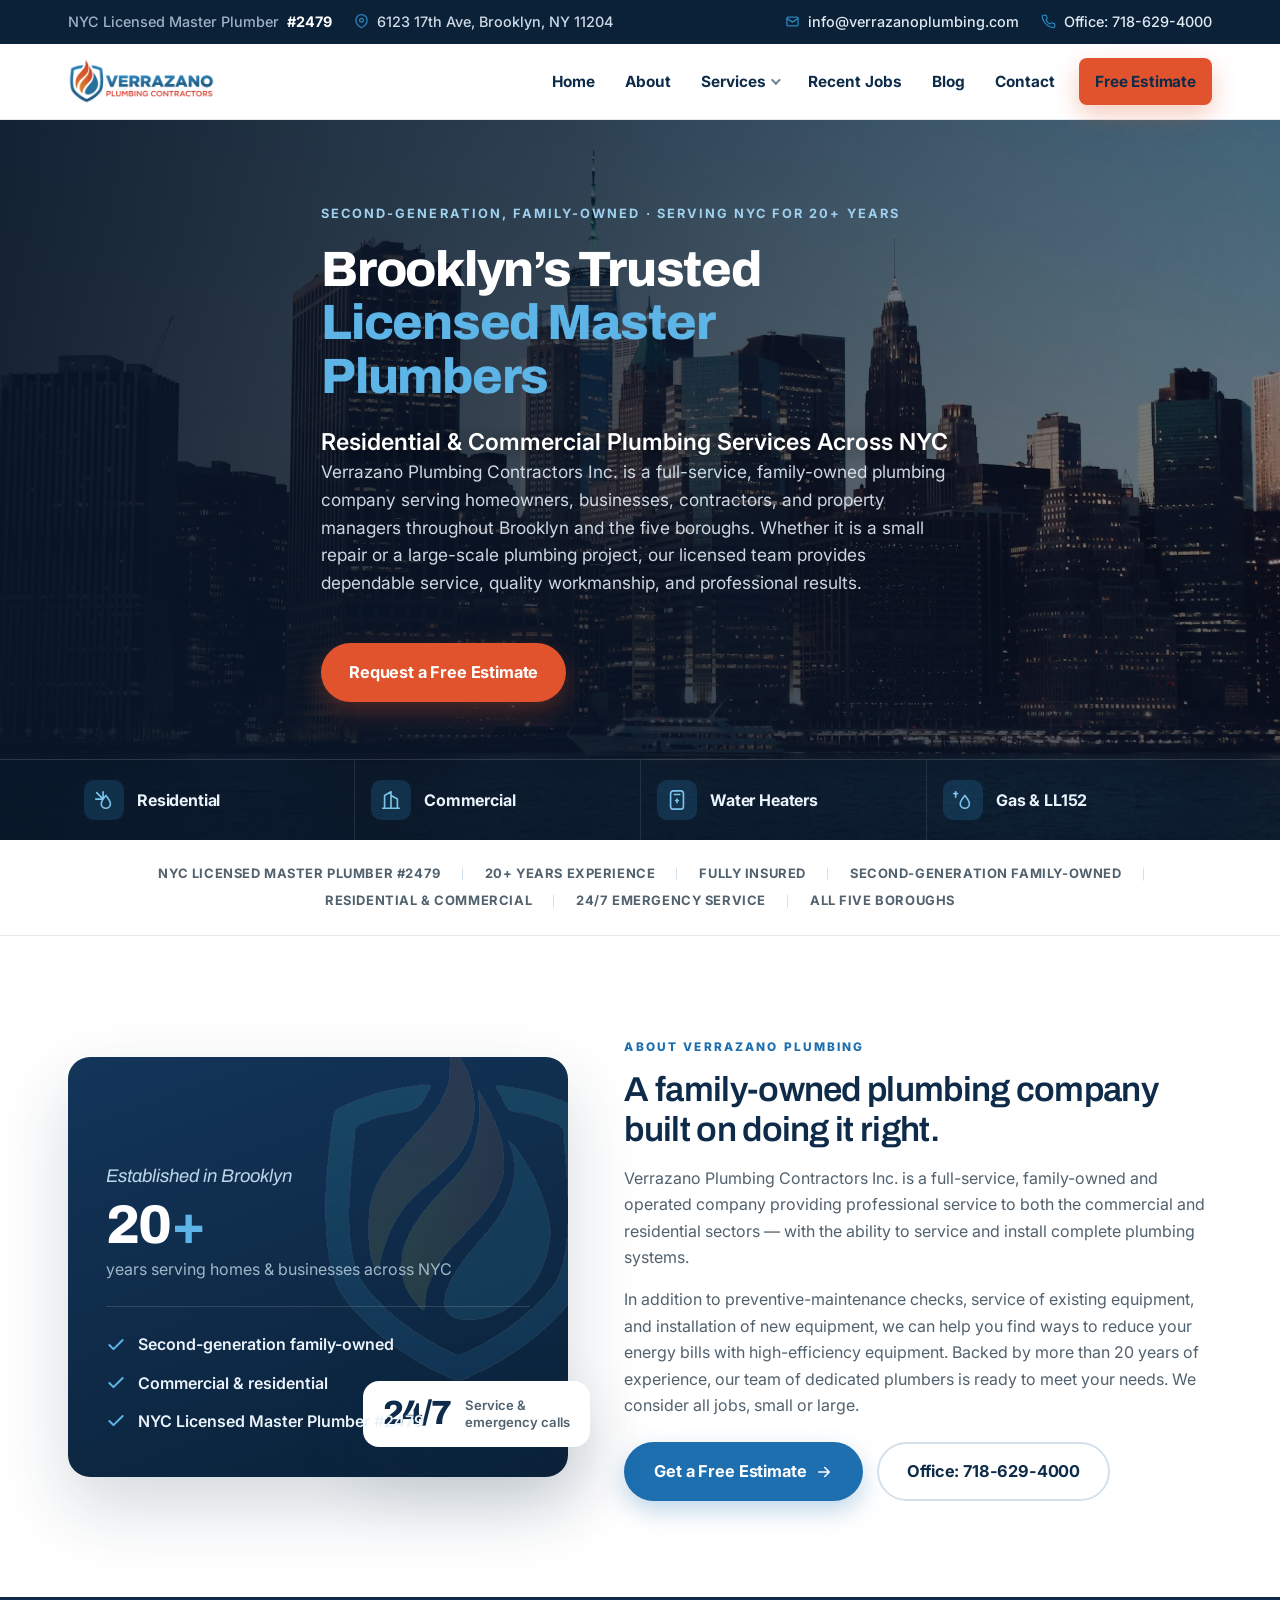
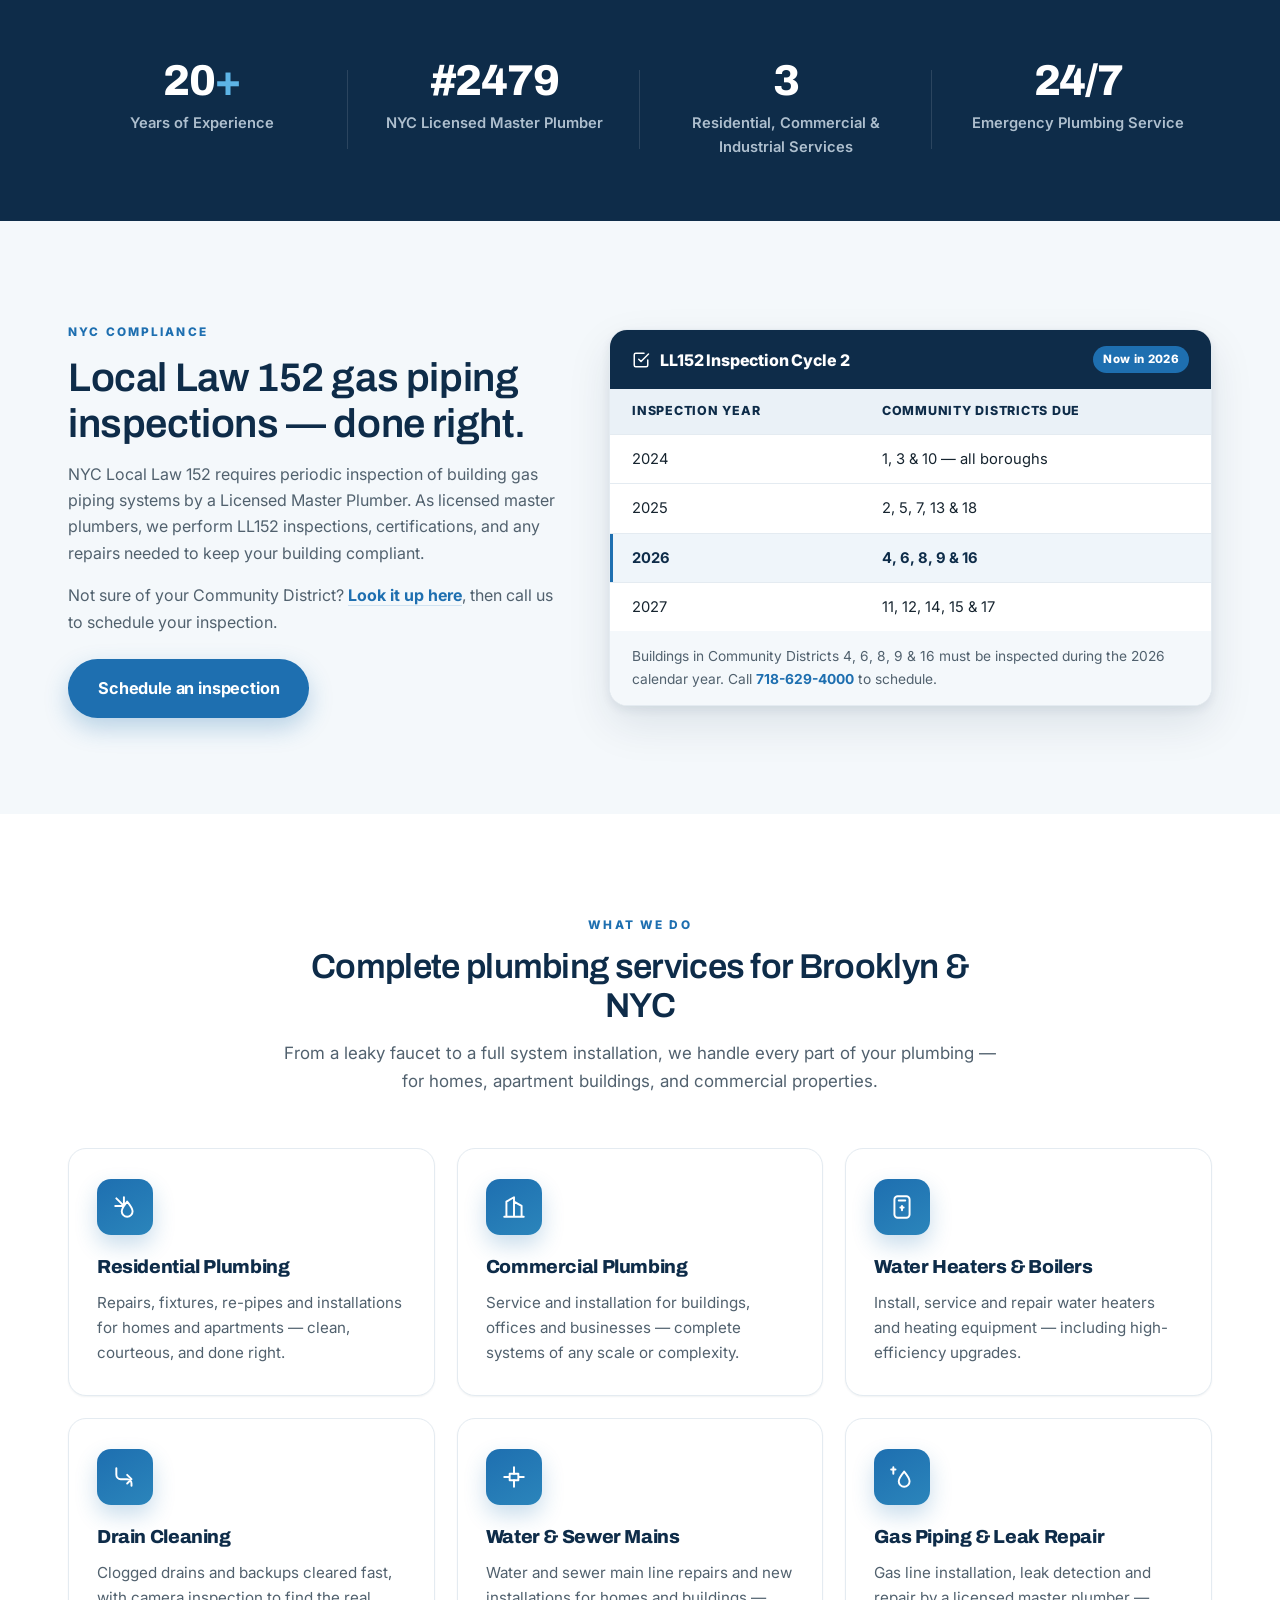
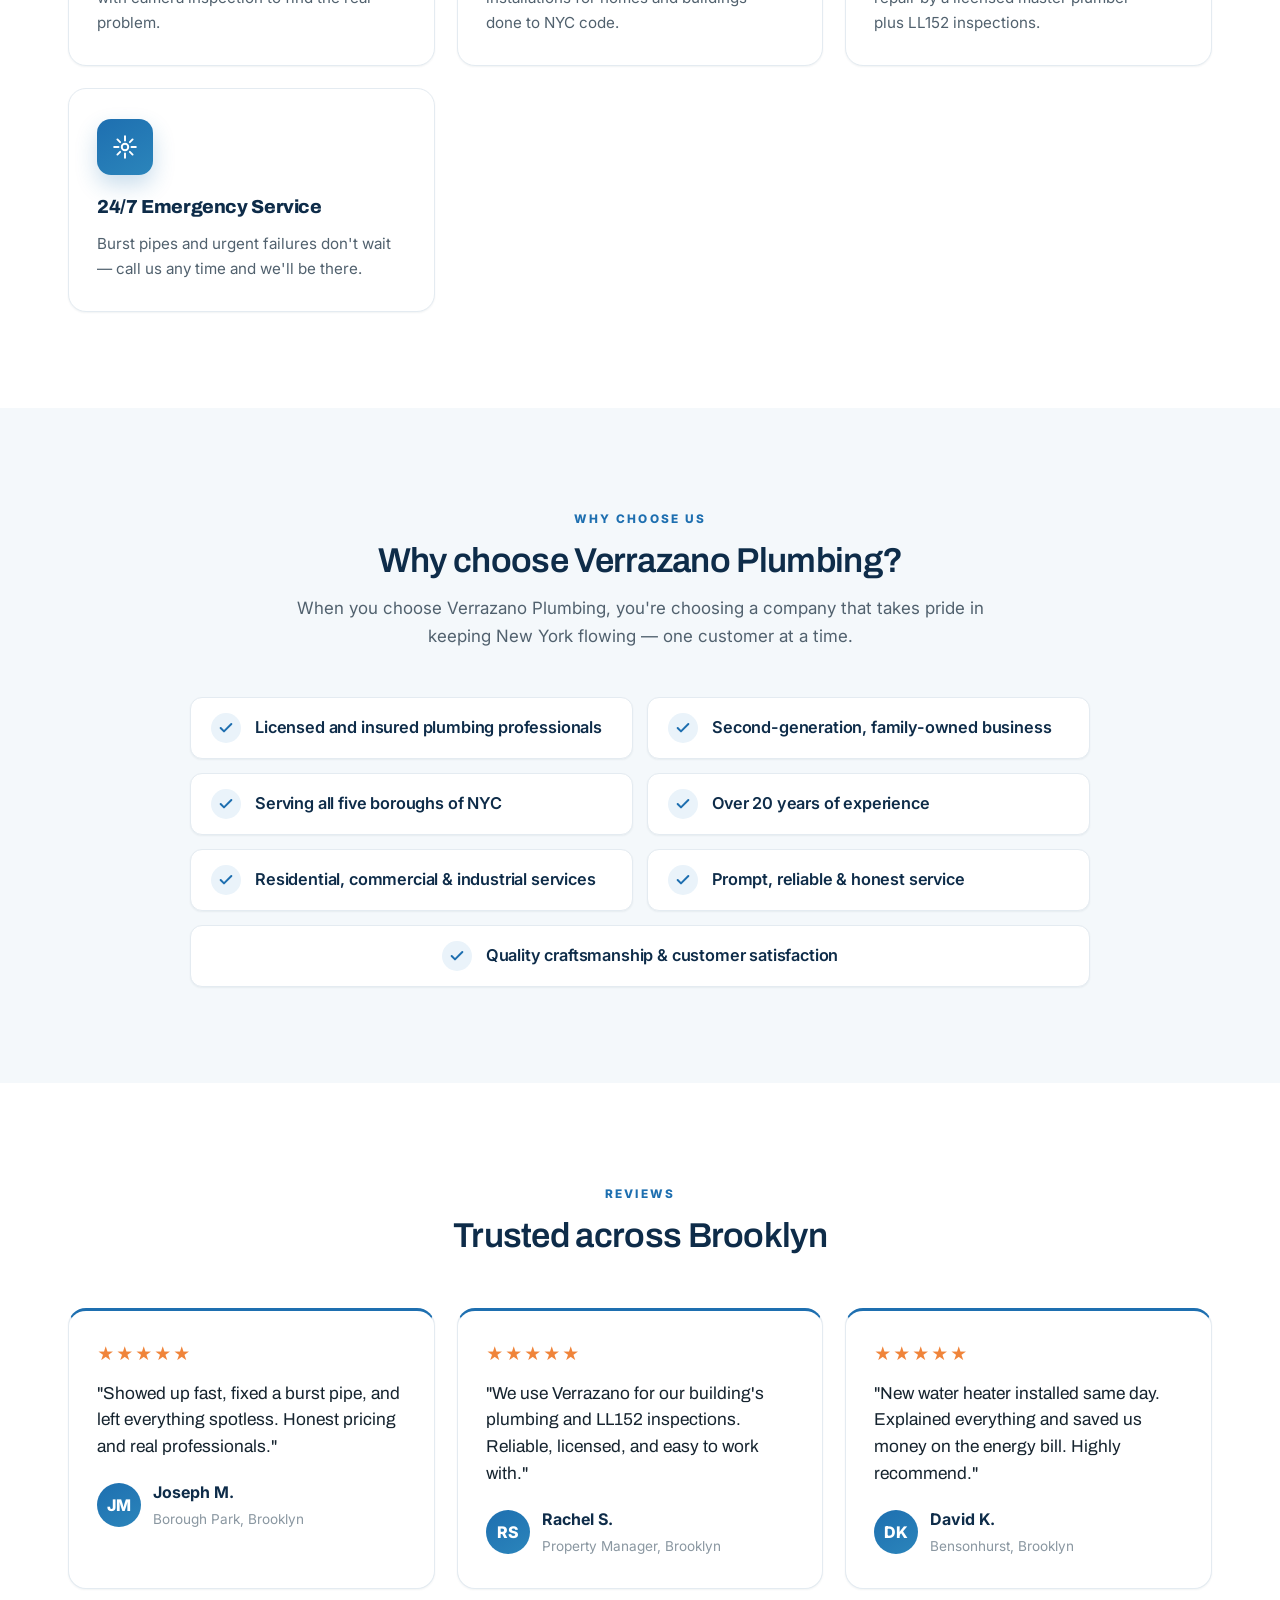
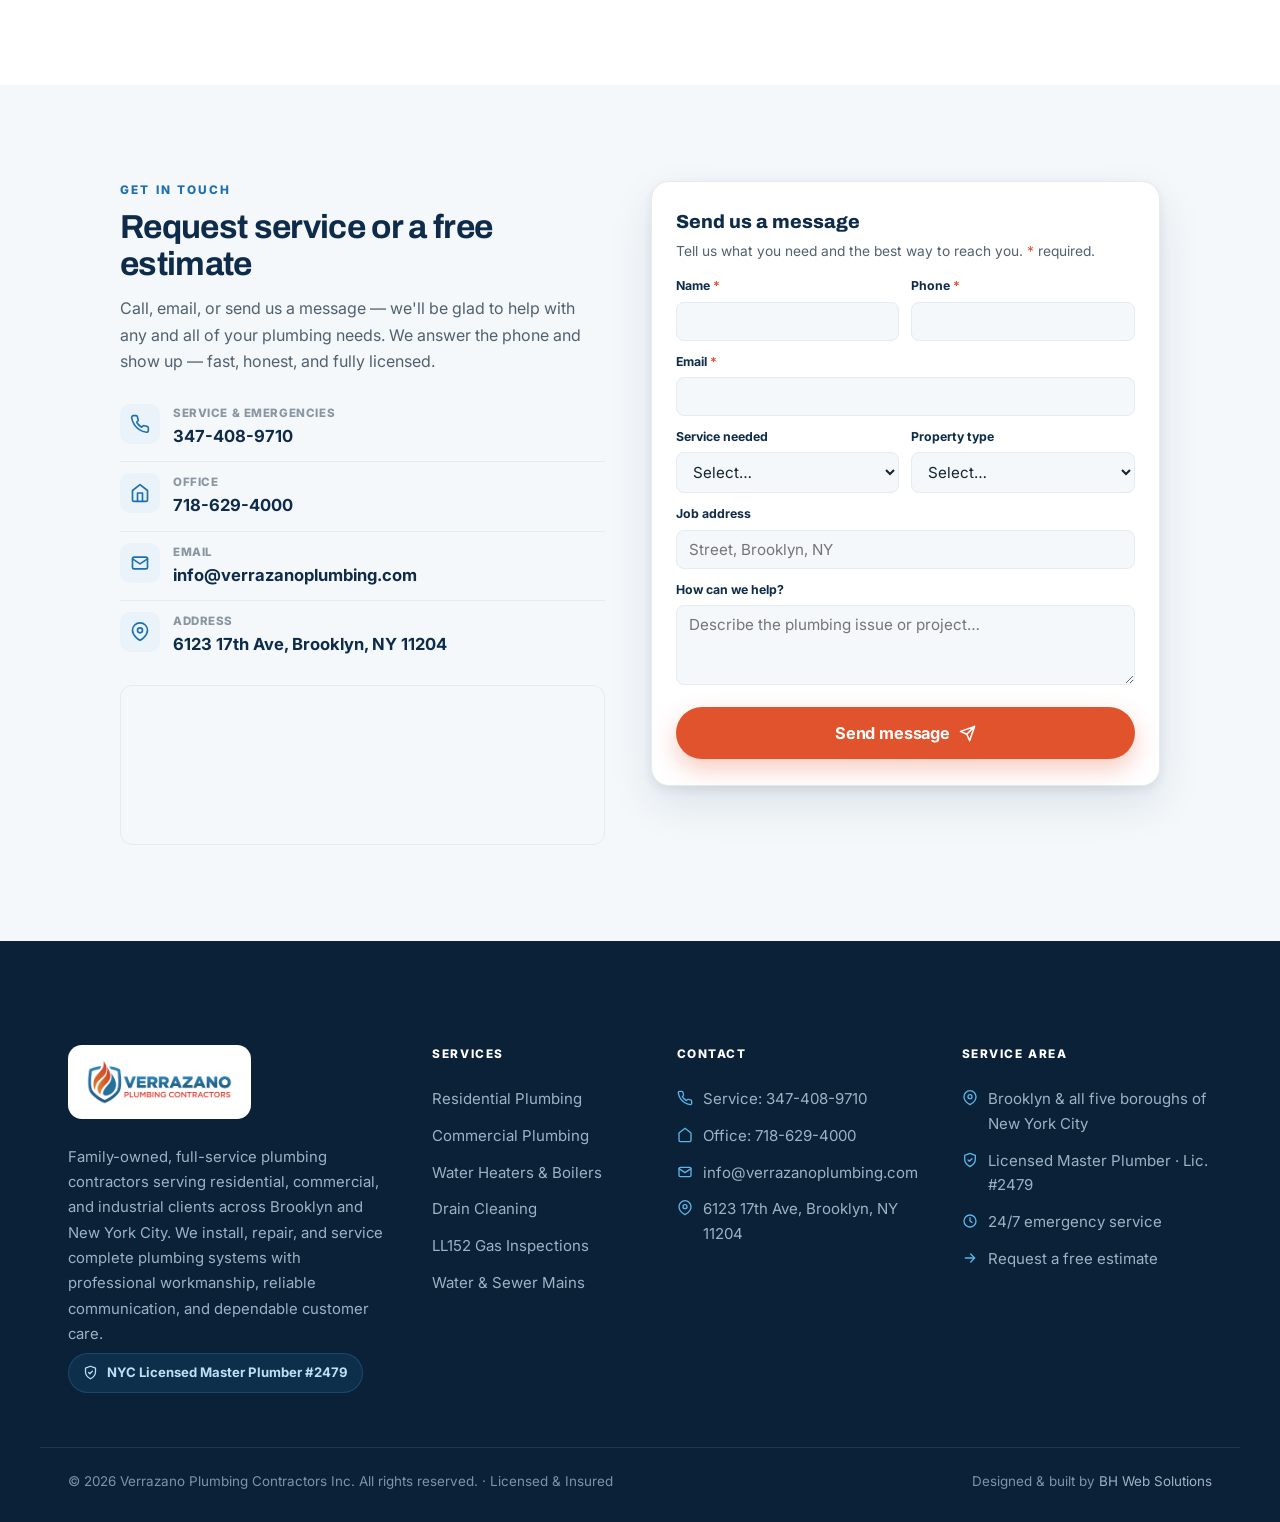
==== index.html @ 9fcffcb4 "About page corporate rewrite + add Water & Sewer Mains service; remove sewer cleaning About page (ab" ====
<!DOCTYPE html>
<html lang="en">
<head>
<meta charset="UTF-8">
<meta name="viewport" content="width=device-width, initial-scale=1.0">
<title>Verrazano Plumbing Contractors Inc. | Licensed Master Plumber — Brooklyn, NY</title>
<meta name="description" content="Verrazano Plumbing Contractors Inc. — family-owned, full-service commercial &amp; residential plumbing in Brooklyn and NYC. NYC Licensed Master Plumber #2479. 20+ years of experience. Call 347-408-9710 for 24/7 service.">
<meta name="theme-color" content="#0E2C49">
<link rel="icon" type="image/png" sizes="32x32" href="assets/favicon-32.png">
<link rel="icon" type="image/png" sizes="64x64" href="assets/favicon-64.png">
<link rel="apple-touch-icon" href="assets/favicon-180.png">
<meta property="og:type" content="website">
<meta property="og:title" content="Verrazano Plumbing Contractors Inc. | Licensed Master Plumber — Brooklyn, NY">
<meta property="og:description" content="Family-owned, full-service commercial &amp; residential plumbing in Brooklyn and NYC. NYC Licensed Master Plumber #2479.">
<meta property="og:image" content="assets/logo.png">
<link rel="preconnect" href="https://fonts.googleapis.com">
<link rel="preconnect" href="https://fonts.gstatic.com" crossorigin>
<link href="https://fonts.googleapis.com/css2?family=Archivo:wght@500;600;700;800;900&family=Inter:wght@400;500;600;700&display=swap" rel="stylesheet">
<link rel="stylesheet" href="assets/site.css">
</head>
<body>

<!-- TOP BAR -->
<div class="topbar">
  <div class="in">
    <div class="tb-left">
      <span class="tb-i lic">NYC Licensed Master Plumber <b>#2479</b></span>
      <span class="tb-i hideS"><svg width="15" height="15" viewBox="0 0 24 24" fill="none" stroke="currentColor" stroke-width="2" stroke-linecap="round" stroke-linejoin="round"><path d="M21 10c0 7-9 12-9 12s-9-5-9-12a9 9 0 0 1 18 0Z"/><circle cx="12" cy="10" r="3"/></svg>6123 17th Ave, Brooklyn, NY 11204</span>
    </div>
    <div class="tb-right">
      <a class="tb-i" href="mailto:info@verrazanoplumbing.com"><svg width="15" height="15" viewBox="0 0 24 24" fill="none" stroke="currentColor" stroke-width="2" stroke-linecap="round" stroke-linejoin="round"><rect x="3" y="5" width="18" height="14" rx="2"/><path d="m3 7 9 6 9-6"/></svg>info@verrazanoplumbing.com</a>
      <a class="tb-i" href="tel:7186294000"><svg width="15" height="15" viewBox="0 0 24 24" fill="none" stroke="currentColor" stroke-width="2" stroke-linecap="round" stroke-linejoin="round"><path d="M22 16.9v3a2 2 0 0 1-2.2 2 19.8 19.8 0 0 1-8.6-3.1 19.5 19.5 0 0 1-6-6A19.8 19.8 0 0 1 2 4.2 2 2 0 0 1 4 2h3a2 2 0 0 1 2 1.7c.1 1 .4 1.9.7 2.8a2 2 0 0 1-.4 2.1L8 9.9a16 16 0 0 0 6 6l1.3-1.3a2 2 0 0 1 2.1-.4c.9.3 1.8.6 2.8.7A2 2 0 0 1 22 16.9Z"/></svg>Office: 718-629-4000</a>
    </div>
  </div>
</div>

<!-- NAV -->
<nav class="nav" id="nav">
  <div class="in">
    <a href="#top" class="brand" aria-label="Verrazano Plumbing Contractors home">
      <img src="assets/logo.png" alt="Verrazano Plumbing Contractors Inc.">
    </a>
    <ul class="nav__links">
      <li><a href="index.html">Home</a></li>
      <li><a href="about.html">About</a></li>
      <li class="has drop"><a href="services.html">Services</a>
        <div class="drop__menu">
          <a href="services.html#residential">Residential Plumbing</a>
          <a href="services.html#commercial">Commercial Plumbing</a>
          <a href="services.html#heating">Water Heaters &amp; Boilers</a>
          <a href="services.html#drain">Drain Cleaning</a>
          <a href="services.html#gas">Gas Piping &amp; LL152</a>
          <a href="services.html#mains">Water &amp; Sewer Mains</a>
        </div>
      </li>
      <li><a href="case-studies.html">Recent Jobs</a></li>
      <li><a href="blog.html">Blog</a></li>
      <li><a href="contact.html">Contact</a></li>
      <li class="nav__cta"><a href="contact.html" class="btn btn--org btn--sm">Free Estimate</a></li>
    </ul>
    <button class="burger" id="burger" aria-label="Open menu" aria-expanded="false"><span></span><span></span><span></span></button>
  </div>
</nav>
<div class="mobile" id="mobile">
  <a href="index.html">Home</a>
  <a href="about.html">About</a>
  <a href="services.html">Services</a>
  <a href="case-studies.html">Recent Jobs</a>
  <a href="blog.html">Blog</a>
  <a href="contact.html">Contact</a>
  <a href="tel:3474089710" class="m-cta btn btn--org">Call 347-408-9710</a>
</div>

<!-- HERO -->
<header class="hero" id="top">
  <div class="hero__media" aria-hidden="true"><img src="assets/img/nyc-skyline.jpg" alt=""></div>
  <div class="hero__scrim" aria-hidden="true"></div>
  <div class="in hero__inner">
    <span class="hero__eyebrow">Second-Generation, Family-Owned · Serving NYC for 20+ Years</span>
    <h1>Brooklyn’s Trusted <span class="u">Licensed Master Plumbers</span></h1>
    <p class="hero__lead">Residential &amp; Commercial Plumbing Services Across NYC</p>
    <p class="hero__sub">Verrazano Plumbing Contractors Inc. is a full-service, family-owned plumbing company serving homeowners, businesses, contractors, and property managers throughout Brooklyn and the five boroughs. Whether it is a small repair or a large-scale plumbing project, our licensed team provides dependable service, quality workmanship, and professional results.</p>
    <div class="hero__cta"><a class="btn btn--org" target="_blank" rel="noopener" href="https://wa.me/13474089710?text=Hi%20Verrazano%20Plumbing%2C%20I%20would%20like%20to%20request%20service%20or%20a%20free%20estimate.">Request a Free Estimate</a></div>
  </div>
  <div class="hero__tiles">
    <div class="in hero__tiles-row">
      <a href="#services" class="htile"><span class="htile__ic"><svg width="22" height="22" viewBox="0 0 24 24" fill="none" stroke="currentColor" stroke-width="1.8" stroke-linecap="round" stroke-linejoin="round"><path d="M3 11h8V3M11 11 4 4M14 21a5 5 0 0 0 5-5c0-3-5-9-5-9s-5 6-5 9a5 5 0 0 0 5 5Z"/></svg></span>Residential</a>
      <a href="#services" class="htile"><span class="htile__ic"><svg width="22" height="22" viewBox="0 0 24 24" fill="none" stroke="currentColor" stroke-width="1.8" stroke-linecap="round" stroke-linejoin="round"><path d="M3 21h18M5 21V7l7-4v18M19 21V11l-7-4"/></svg></span>Commercial</a>
      <a href="#services" class="htile"><span class="htile__ic"><svg width="22" height="22" viewBox="0 0 24 24" fill="none" stroke="currentColor" stroke-width="1.8" stroke-linecap="round" stroke-linejoin="round"><rect x="5" y="2" width="14" height="20" rx="3"/><path d="M9 6h6M12 11v4M10.5 12.5h3"/></svg></span>Water Heaters</a>
      <a href="#ll152" class="htile"><span class="htile__ic"><svg width="22" height="22" viewBox="0 0 24 24" fill="none" stroke="currentColor" stroke-width="1.8" stroke-linecap="round" stroke-linejoin="round"><path d="M14 21a5 5 0 0 0 5-5c0-3-5-9-5-9s-5 6-5 9a5 5 0 0 0 5 5Z"/><path d="M4 3v6M2 5h4"/></svg></span>Gas &amp; LL152</a>
    </div>
  </div>
</header>

<!-- CREDIBILITY STRIP -->
<section class="cred">
  <div class="in cred__row">
    <span class="cred__item">NYC Licensed Master Plumber #2479</span>
    <span class="cred__item">20+ Years Experience</span>
    <span class="cred__item">Fully Insured</span>
    <span class="cred__item">Second-Generation Family-Owned</span>
    <span class="cred__item">Residential &amp; Commercial</span>
    <span class="cred__item">24/7 Emergency Service</span>
    <span class="cred__item">All Five Boroughs</span>
  </div>
</section>

<!-- ABOUT -->
<section class="sec" id="about">
  <div class="in about__wrap">
    <div class="about__visual rv">
      <div class="about__panel">
        <img class="wm" src="assets/mark.png" alt="">
        <span class="est">Established in Brooklyn</span>
        <div class="big">20<span>+</span></div>
        <div class="sub">years serving homes &amp; businesses across NYC</div>
        <div class="rule"></div>
        <ul>
          <li><svg width="20" height="20" viewBox="0 0 24 24" fill="none" stroke="currentColor" stroke-width="2.4" stroke-linecap="round" stroke-linejoin="round"><path d="m20 6-11 11-5-5"/></svg> Second-generation family-owned</li>
          <li><svg width="20" height="20" viewBox="0 0 24 24" fill="none" stroke="currentColor" stroke-width="2.4" stroke-linecap="round" stroke-linejoin="round"><path d="m20 6-11 11-5-5"/></svg> Commercial &amp; residential</li>
          <li><svg width="20" height="20" viewBox="0 0 24 24" fill="none" stroke="currentColor" stroke-width="2.4" stroke-linecap="round" stroke-linejoin="round"><path d="m20 6-11 11-5-5"/></svg> NYC Licensed Master Plumber #2479</li>
        </ul>
      </div>
      <div class="about__badge">
        <span class="n">24/7</span>
        <span class="t">Service &amp;<br>emergency calls</span>
      </div>
    </div>
    <div class="about__body rv rd1">
      <span class="eyebrow">About Verrazano Plumbing</span>
      <h2>A family-owned plumbing company built on doing it right.</h2>
      <p>Verrazano Plumbing Contractors Inc. is a full-service, family-owned and operated company providing professional service to both the commercial and residential sectors — with the ability to service and install complete plumbing systems.</p>
      <p>In addition to preventive-maintenance checks, service of existing equipment, and installation of new equipment, we can help you find ways to reduce your energy bills with high-efficiency equipment. Backed by more than 20 years of experience, our team of dedicated plumbers is ready to meet your needs. We consider all jobs, small or large.</p>
      <div class="cta-row">
        <a href="#contact" class="btn btn--blue">Get a Free Estimate <svg class="arr" width="18" height="18" viewBox="0 0 24 24" fill="none" stroke="currentColor" stroke-width="2" stroke-linecap="round" stroke-linejoin="round"><path d="M5 12h14M13 6l6 6-6 6"/></svg></a>
        <a href="tel:7186294000" class="btn btn--outline">Office: 718-629-4000</a>
      </div>
    </div>
  </div>
</section>

<!-- STATS -->
<section class="stats">
  <div class="in" style="padding-top:54px;padding-bottom:54px">
    <div class="grid">
      <div class="stat rv rd1"><div class="n">20<span>+</span></div><div class="l">Years of Experience</div></div>
      <div class="stat rv rd2"><div class="n">#2479</div><div class="l">NYC Licensed Master Plumber</div></div>
      <div class="stat rv rd3"><div class="n">3</div><div class="l">Residential, Commercial &amp; Industrial Services</div></div>
      <div class="stat rv rd4"><div class="n">24/7</div><div class="l">Emergency Plumbing Service</div></div>
    </div>
  </div>
</section>

<!-- LL152 -->
<section class="sec ll152" id="ll152">
  <div class="in ll152__wrap">
    <div class="rv">
      <span class="eyebrow org">NYC Compliance</span>
      <h2 style="font-family:var(--serif);font-weight:600;font-size:clamp(1.8rem,3.4vw,2.5rem);color:var(--navy);letter-spacing:-.01em;line-height:1.14;margin:12px 0 14px">Local Law 152 gas piping inspections — done right.</h2>
      <p style="color:var(--ink-soft);margin-bottom:16px">NYC Local Law 152 requires periodic inspection of building gas piping systems by a Licensed Master Plumber. As licensed master plumbers, we perform LL152 inspections, certifications, and any repairs needed to keep your building compliant.</p>
      <p style="color:var(--ink-soft)">Not sure of your Community District? <a href="https://communityprofiles.planning.nyc.gov/" target="_blank" rel="noopener" style="color:var(--blue);font-weight:700;border-bottom:1px solid var(--blue-line)">Look it up here</a>, then call us to schedule your inspection.</p>
      <a href="#contact" class="btn btn--blue" style="margin-top:24px">Schedule an inspection</a>
    </div>
    <div class="ll152__card rv rd2">
      <div class="hd">
        <svg width="18" height="18" viewBox="0 0 24 24" fill="none" stroke="currentColor" stroke-width="2" stroke-linecap="round" stroke-linejoin="round"><path d="M9 11l3 3L22 4M21 12v7a2 2 0 0 1-2 2H5a2 2 0 0 1-2-2V5a2 2 0 0 1 2-2h11"/></svg>
        LL152 Inspection Cycle 2
        <span class="tag">Now in 2026</span>
      </div>
      <table>
        <thead><tr><th>Inspection year</th><th>Community Districts due</th></tr></thead>
        <tbody>
          <tr><td>2024</td><td>1, 3 &amp; 10 — all boroughs</td></tr>
          <tr><td>2025</td><td>2, 5, 7, 13 &amp; 18</td></tr>
          <tr class="now"><td>2026</td><td>4, 6, 8, 9 &amp; 16</td></tr>
          <tr><td>2027</td><td>11, 12, 14, 15 &amp; 17</td></tr>
        </tbody>
      </table>
      <div class="note">Buildings in Community Districts 4, 6, 8, 9 &amp; 16 must be inspected during the 2026 calendar year. Call <a href="tel:7186294000" style="color:var(--blue);font-weight:700">718-629-4000</a> to schedule.</div>
    </div>
  </div>
</section>

<!-- SERVICES -->
<section class="sec svcs" id="services">
  <div class="in">
    <div class="shead center rv">
      <span class="eyebrow">What We Do</span>
      <h2>Complete plumbing services for Brooklyn &amp; NYC</h2>
      <p>From a leaky faucet to a full system installation, we handle every part of your plumbing — for homes, apartment buildings, and commercial properties.</p>
    </div>
    <div class="grid">
      <div class="scard rv"><span class="ic"><svg width="26" height="26" viewBox="0 0 24 24" fill="none" stroke="currentColor" stroke-width="1.8" stroke-linecap="round" stroke-linejoin="round"><path d="M3 11h8V3M11 11 4 4M14 21a5 5 0 0 0 5-5c0-3-5-9-5-9s-5 6-5 9a5 5 0 0 0 5 5Z"/></svg></span><h3>Residential Plumbing</h3><p>Repairs, fixtures, re-pipes and installations for homes and apartments — clean, courteous, and done right.</p></div>
      <div class="scard rv"><span class="ic"><svg width="26" height="26" viewBox="0 0 24 24" fill="none" stroke="currentColor" stroke-width="1.8" stroke-linecap="round" stroke-linejoin="round"><path d="M3 21h18M5 21V7l7-4v18M19 21V11l-7-4"/></svg></span><h3>Commercial Plumbing</h3><p>Service and installation for buildings, offices and businesses — complete systems of any scale or complexity.</p></div>
      <div class="scard rv"><span class="ic"><svg width="26" height="26" viewBox="0 0 24 24" fill="none" stroke="currentColor" stroke-width="1.8" stroke-linecap="round" stroke-linejoin="round"><rect x="5" y="2" width="14" height="20" rx="3"/><path d="M9 6h6M12 11v4M10.5 12.5h3"/></svg></span><h3>Water Heaters &amp; Boilers</h3><p>Install, service and repair water heaters and heating equipment — including high-efficiency upgrades.</p></div>
      <div class="scard rv"><span class="ic"><svg width="26" height="26" viewBox="0 0 24 24" fill="none" stroke="currentColor" stroke-width="1.8" stroke-linecap="round" stroke-linejoin="round"><path d="M4 4v6a4 4 0 0 0 4 4h6a4 4 0 0 1 4 4v2M14 10l4 4-4 4"/></svg></span><h3>Drain Cleaning</h3><p>Clogged drains and backups cleared fast, with camera inspection to find the real problem.</p></div>
      <div class="scard rv"><span class="ic"><svg width="26" height="26" viewBox="0 0 24 24" fill="none" stroke="currentColor" stroke-width="1.8" stroke-linecap="round" stroke-linejoin="round"><path d="M3 12h5M16 12h5M8 9v6h8V9z"/><path d="M12 3v6M12 15v6"/></svg></span><h3>Water &amp; Sewer Mains</h3><p>Water and sewer main line repairs and new installations for homes and buildings — done to NYC code.</p></div>
      <div class="scard rv"><span class="ic"><svg width="26" height="26" viewBox="0 0 24 24" fill="none" stroke="currentColor" stroke-width="1.8" stroke-linecap="round" stroke-linejoin="round"><path d="M14 21a5 5 0 0 0 5-5c0-3-5-9-5-9s-5 6-5 9a5 5 0 0 0 5 5Z"/><path d="M4 3v6M2 5h4"/></svg></span><h3>Gas Piping &amp; Leak Repair</h3><p>Gas line installation, leak detection and repair by a licensed master plumber — plus LL152 inspections.</p></div>
      <div class="scard rv"><span class="ic"><svg width="26" height="26" viewBox="0 0 24 24" fill="none" stroke="currentColor" stroke-width="1.8" stroke-linecap="round" stroke-linejoin="round"><path d="M12 2v4M12 18v4M2 12h4M18 12h4M5 5l2.5 2.5M16.5 16.5 19 19M19 5l-2.5 2.5M7.5 16.5 5 19"/><circle cx="12" cy="12" r="3"/></svg></span><h3>24/7 Emergency Service</h3><p>Burst pipes and urgent failures don't wait — call us any time and we'll be there.</p></div>
    </div>
  </div>
</section>

<!-- WHY -->
<section class="sec why" id="why">
  <div class="in">
    <div class="shead center rv">
      <span class="eyebrow">Why Choose Us</span>
      <h2>Why choose Verrazano Plumbing?</h2>
      <p>When you choose Verrazano Plumbing, you're choosing a company that takes pride in keeping New York flowing — one customer at a time.</p>
    </div>
    <ul class="whychoose rv rd1">
      <li><span class="wc-ic"><svg width="16" height="16" viewBox="0 0 24 24" fill="none" stroke="currentColor" stroke-width="3" stroke-linecap="round" stroke-linejoin="round"><path d="m20 6-11 11-5-5"/></svg></span>Licensed and insured plumbing professionals</li>
      <li><span class="wc-ic"><svg width="16" height="16" viewBox="0 0 24 24" fill="none" stroke="currentColor" stroke-width="3" stroke-linecap="round" stroke-linejoin="round"><path d="m20 6-11 11-5-5"/></svg></span>Second-generation, family-owned business</li>
      <li><span class="wc-ic"><svg width="16" height="16" viewBox="0 0 24 24" fill="none" stroke="currentColor" stroke-width="3" stroke-linecap="round" stroke-linejoin="round"><path d="m20 6-11 11-5-5"/></svg></span>Serving all five boroughs of NYC</li>
      <li><span class="wc-ic"><svg width="16" height="16" viewBox="0 0 24 24" fill="none" stroke="currentColor" stroke-width="3" stroke-linecap="round" stroke-linejoin="round"><path d="m20 6-11 11-5-5"/></svg></span>Over 20 years of experience</li>
      <li><span class="wc-ic"><svg width="16" height="16" viewBox="0 0 24 24" fill="none" stroke="currentColor" stroke-width="3" stroke-linecap="round" stroke-linejoin="round"><path d="m20 6-11 11-5-5"/></svg></span>Residential, commercial &amp; industrial services</li>
      <li><span class="wc-ic"><svg width="16" height="16" viewBox="0 0 24 24" fill="none" stroke="currentColor" stroke-width="3" stroke-linecap="round" stroke-linejoin="round"><path d="m20 6-11 11-5-5"/></svg></span>Prompt, reliable &amp; honest service</li>
      <li><span class="wc-ic"><svg width="16" height="16" viewBox="0 0 24 24" fill="none" stroke="currentColor" stroke-width="3" stroke-linecap="round" stroke-linejoin="round"><path d="m20 6-11 11-5-5"/></svg></span>Quality craftsmanship &amp; customer satisfaction</li>
    </ul>
  </div>
</section>

<!-- TESTIMONIALS (placeholder copy — replace with real reviews) -->
<section class="sec quotes">
  <div class="in">
    <div class="shead center rv">
      <span class="eyebrow">Reviews</span>
      <h2>Trusted across Brooklyn</h2>
    </div>
    <div class="grid">
      <div class="quote rv rd1"><div class="stars">★★★★★</div><blockquote>"Showed up fast, fixed a burst pipe, and left everything spotless. Honest pricing and real professionals."</blockquote><div class="who"><div class="av">JM</div><div><b>Joseph M.</b><span>Borough Park, Brooklyn</span></div></div></div>
      <div class="quote rv rd2"><div class="stars">★★★★★</div><blockquote>"We use Verrazano for our building's plumbing and LL152 inspections. Reliable, licensed, and easy to work with."</blockquote><div class="who"><div class="av">RS</div><div><b>Rachel S.</b><span>Property Manager, Brooklyn</span></div></div></div>
      <div class="quote rv rd3"><div class="stars">★★★★★</div><blockquote>"New water heater installed same day. Explained everything and saved us money on the energy bill. Highly recommend."</blockquote><div class="who"><div class="av">DK</div><div><b>David K.</b><span>Bensonhurst, Brooklyn</span></div></div></div>
    </div>
  </div>
</section>

<!-- CONTACT -->
<section class="sec hcontact" id="contact">
  <div class="in">
    <div class="hcontact__grid">
      <div class="hcontact__info rv">
        <span class="eyebrow">Get In Touch</span>
        <h2>Request service or a free estimate</h2>
        <p class="hcontact__lead">Call, email, or send us a message — we'll be glad to help with any and all of your plumbing needs. We answer the phone and show up — fast, honest, and fully licensed.</p>
        <div class="hc-line"><span class="hc-ic"><svg width="20" height="20" viewBox="0 0 24 24" fill="none" stroke="currentColor" stroke-width="2" stroke-linecap="round" stroke-linejoin="round"><path d="M22 16.9v3a2 2 0 0 1-2.2 2 19.8 19.8 0 0 1-8.6-3.1 19.5 19.5 0 0 1-6-6A19.8 19.8 0 0 1 2 4.2 2 2 0 0 1 4 2h3a2 2 0 0 1 2 1.7c.1 1 .4 1.9.7 2.8a2 2 0 0 1-.4 2.1L8 9.9a16 16 0 0 0 6 6l1.3-1.3a2 2 0 0 1 2.1-.4c.9.3 1.8.6 2.8.7A2 2 0 0 1 22 16.9Z"/></svg></span><div><div class="hc-k">Service &amp; Emergencies</div><div class="hc-v"><a href="tel:3474089710">347-408-9710</a></div></div></div>
        <div class="hc-line"><span class="hc-ic"><svg width="20" height="20" viewBox="0 0 24 24" fill="none" stroke="currentColor" stroke-width="2" stroke-linecap="round" stroke-linejoin="round"><path d="M3 9l9-7 9 7v11a2 2 0 0 1-2 2H5a2 2 0 0 1-2-2z"/><path d="M9 22V12h6v10"/></svg></span><div><div class="hc-k">Office</div><div class="hc-v"><a href="tel:7186294000">718-629-4000</a></div></div></div>
        <div class="hc-line"><span class="hc-ic"><svg width="20" height="20" viewBox="0 0 24 24" fill="none" stroke="currentColor" stroke-width="2" stroke-linecap="round" stroke-linejoin="round"><rect x="3" y="5" width="18" height="14" rx="2"/><path d="m3 7 9 6 9-6"/></svg></span><div><div class="hc-k">Email</div><div class="hc-v"><a href="mailto:info@verrazanoplumbing.com">info@verrazanoplumbing.com</a></div></div></div>
        <div class="hc-line"><span class="hc-ic"><svg width="20" height="20" viewBox="0 0 24 24" fill="none" stroke="currentColor" stroke-width="2" stroke-linecap="round" stroke-linejoin="round"><path d="M21 10c0 7-9 12-9 12s-9-5-9-12a9 9 0 0 1 18 0Z"/><circle cx="12" cy="10" r="3"/></svg></span><div><div class="hc-k">Address</div><div class="hc-v">6123 17th Ave, Brooklyn, NY 11204</div></div></div>
        <div class="hc-map">
          <iframe loading="lazy" title="Verrazano Plumbing location" src="https://maps.google.com/maps?q=6123%2017th%20Ave%2C%20Brooklyn%2C%20NY%2011204&z=15&output=embed"></iframe>
        </div>
      </div>

      <div class="hcontact__form rv rd1">
        <h3 class="hcontact__formtitle">Send us a message</h3>
        <p class="sml">Tell us what you need and the best way to reach you. <span class="req">*</span> required.</p>
        <form id="lead" novalidate>
          <div class="fg row2">
            <div><label for="f-name">Name <span class="req">*</span></label><input id="f-name" type="text" autocomplete="name" required></div>
            <div><label for="f-phone">Phone <span class="req">*</span></label><input id="f-phone" type="tel" autocomplete="tel" required></div>
          </div>
          <div class="fg"><label for="f-email">Email <span class="req">*</span></label><input id="f-email" type="email" autocomplete="email" required></div>
          <div class="fg row2">
            <div><label for="f-service">Service needed</label>
              <select id="f-service">
                <option value="">Select…</option>
                <option>Residential plumbing</option>
                <option>Commercial plumbing</option>
                <option>Water heater / heating</option>
                <option>Drain Cleaning</option>
                <option>Gas piping / LL152 inspection</option>
                <option>Emergency service</option>
                <option>Other</option>
              </select>
            </div>
            <div><label for="f-prop">Property type</label>
              <select id="f-prop"><option value="">Select…</option><option>Home / apartment</option><option>Commercial / building</option></select>
            </div>
          </div>
          <div class="fg"><label for="f-addr">Job address</label><input id="f-addr" type="text" autocomplete="street-address" placeholder="Street, Brooklyn, NY"></div>
          <div class="fg"><label for="f-msg">How can we help?</label><textarea id="f-msg" placeholder="Describe the plumbing issue or project…"></textarea></div>
          <input type="text" id="company" class="hp" tabindex="-1" autocomplete="off" aria-hidden="true">
          <button type="submit" class="btn btn--org" id="cSubmit">Send message
            <svg width="17" height="17" viewBox="0 0 24 24" fill="none" stroke="currentColor" stroke-width="2.2" stroke-linecap="round" stroke-linejoin="round"><path d="M22 2 11 13M22 2l-7 20-4-9-9-4 20-7Z"/></svg></button>
          <div class="cstatus" id="cStatus"></div>
        </form>
        <div class="csuccess" id="cSuccess">
          <div class="ic"><svg width="32" height="32" viewBox="0 0 24 24" fill="none" stroke="currentColor" stroke-width="2.4" stroke-linecap="round" stroke-linejoin="round"><path d="M20 6 9 17l-5-5"/></svg></div>
          <h3>Thanks — we've got it!</h3>
          <p>Your request has been sent — we'll get back to you as soon as possible, usually within hours. Need us now? Call <a href="tel:3474089710" style="color:var(--blue);font-weight:700">347-408-9710</a>.</p>
        </div>
      </div>
    </div>
  </div>
</section>

<!-- FOOTER -->
<footer class="foot foot--xl">
  <div class="in foot__grid">
    <div>
      <span class="foot__logo"><img src="assets/logo.png" alt="Verrazano Plumbing Contractors Inc."></span>
      <p class="foot__about">Family-owned, full-service plumbing contractors serving residential, commercial, and industrial clients across Brooklyn and New York City. We install, repair, and service complete plumbing systems with professional workmanship, reliable communication, and dependable customer care.</p>
      <div class="lic-badge"><svg width="15" height="15" viewBox="0 0 24 24" fill="none" stroke="currentColor" stroke-width="2" stroke-linecap="round" stroke-linejoin="round"><path d="M12 2 4 5v6c0 5 3.4 8.5 8 11 4.6-2.5 8-6 8-11V5l-8-3Z"/><path d="m9 12 2 2 4-4"/></svg> NYC Licensed Master Plumber #2479</div>
    </div>
    <div>
      <h5>Services</h5>
      <a class="fl" href="services.html#residential">Residential Plumbing</a>
      <a class="fl" href="services.html#commercial">Commercial Plumbing</a>
      <a class="fl" href="services.html#heating">Water Heaters &amp; Boilers</a>
      <a class="fl" href="services.html#drain">Drain Cleaning</a>
      <a class="fl" href="services.html#gas">LL152 Gas Inspections</a>
      <a class="fl" href="services.html#mains">Water &amp; Sewer Mains</a>
    </div>
    <div>
      <h5>Contact</h5>
      <a class="fl" href="tel:3474089710"><svg width="16" height="16" viewBox="0 0 24 24" fill="none" stroke="currentColor" stroke-width="2" stroke-linecap="round" stroke-linejoin="round"><path d="M22 16.9v3a2 2 0 0 1-2.2 2 19.8 19.8 0 0 1-8.6-3.1 19.5 19.5 0 0 1-6-6A19.8 19.8 0 0 1 2 4.2 2 2 0 0 1 4 2h3a2 2 0 0 1 2 1.7c.1 1 .4 1.9.7 2.8a2 2 0 0 1-.4 2.1L8 9.9a16 16 0 0 0 6 6l1.3-1.3a2 2 0 0 1 2.1-.4c.9.3 1.8.6 2.8.7A2 2 0 0 1 22 16.9Z"/></svg>Service: 347-408-9710</a>
      <a class="fl" href="tel:7186294000"><svg width="16" height="16" viewBox="0 0 24 24" fill="none" stroke="currentColor" stroke-width="2" stroke-linecap="round" stroke-linejoin="round"><path d="M3 9l9-7 9 7v11a2 2 0 0 1-2 2H5a2 2 0 0 1-2-2z"/></svg>Office: 718-629-4000</a>
      <a class="fl" href="mailto:info@verrazanoplumbing.com"><svg width="16" height="16" viewBox="0 0 24 24" fill="none" stroke="currentColor" stroke-width="2" stroke-linecap="round" stroke-linejoin="round"><rect x="3" y="5" width="18" height="14" rx="2"/><path d="m3 7 9 6 9-6"/></svg>info@verrazanoplumbing.com</a>
      <span class="fl"><svg width="16" height="16" viewBox="0 0 24 24" fill="none" stroke="currentColor" stroke-width="2" stroke-linecap="round" stroke-linejoin="round"><path d="M21 10c0 7-9 12-9 12s-9-5-9-12a9 9 0 0 1 18 0Z"/><circle cx="12" cy="10" r="3"/></svg>6123 17th Ave, Brooklyn, NY 11204</span>
    </div>
    <div>
      <h5>Service Area</h5>
      <span class="fl"><svg width="16" height="16" viewBox="0 0 24 24" fill="none" stroke="currentColor" stroke-width="2" stroke-linecap="round" stroke-linejoin="round"><path d="M21 10c0 7-9 12-9 12s-9-5-9-12a9 9 0 0 1 18 0Z"/><circle cx="12" cy="10" r="3"/></svg>Brooklyn &amp; all five boroughs of New York City</span>
      <span class="fl"><svg width="16" height="16" viewBox="0 0 24 24" fill="none" stroke="currentColor" stroke-width="2" stroke-linecap="round" stroke-linejoin="round"><path d="M12 2 4 5v6c0 5 3.4 8.5 8 11 4.6-2.5 8-6 8-11V5l-8-3Z"/><path d="m9 12 2 2 4-4"/></svg>Licensed Master Plumber · Lic. #2479</span>
      <span class="fl"><svg width="16" height="16" viewBox="0 0 24 24" fill="none" stroke="currentColor" stroke-width="2" stroke-linecap="round" stroke-linejoin="round"><circle cx="12" cy="12" r="9"/><path d="M12 7v5l3 2"/></svg>24/7 emergency service</span>
      <a class="fl" href="contact.html"><svg width="16" height="16" viewBox="0 0 24 24" fill="none" stroke="currentColor" stroke-width="2" stroke-linecap="round" stroke-linejoin="round"><path d="M5 12h14M13 6l6 6-6 6"/></svg>Request a free estimate</a>
    </div>
  </div>
  <div class="foot__bottom">
    <span>© 2026 Verrazano Plumbing Contractors Inc. All rights reserved. · Licensed &amp; Insured</span>
    <span>Designed &amp; built by <a href="https://bhwebsolutions.com" target="_blank" rel="noopener">BH Web Solutions</a></span>
  </div>
</footer>

<button class="totop" id="totop" aria-label="Back to top"><svg width="18" height="18" viewBox="0 0 24 24" fill="none" stroke="currentColor" stroke-width="2.4" stroke-linecap="round" stroke-linejoin="round"><path d="M12 19V5M5 12l7-7 7 7"/></svg></button>

<script src="assets/site.js" defer></script>
</body>
</html>
---- assets/site.css ----
@import url('https://fonts.googleapis.com/css2?family=Archivo:wght@500;600;700;800;900&family=Inter:wght@400;500;600;700&display=swap');

:root{
  --navy:#0E2C49;--navy-2:#0A2138;--navy-3:#13355A;
  --blue:#1E6FB0;--blue-2:#185C93;--blue-bright:#2B85BB;--blue-soft:#EAF3FA;--blue-line:#cfe2f1;
  --orange:#E0532C;--orange-2:#C8401F;--flame:#F0843A;
  --ink:#16242F;--ink-soft:#51616E;--muted:#8A97A1;
  --bg:#ffffff;--bg-soft:#F4F8FB;--bg-soft2:#EAF1F7;--line:#E4EBF1;--line-2:#D4E0EA;
  --r-sm:8px;--r:12px;--r-lg:18px;--r-xl:26px;--pill:999px;
  --sh-sm:0 1px 2px rgba(14,44,73,.06);
  --sh:0 4px 10px rgba(14,44,73,.07),0 18px 44px rgba(14,44,73,.10);
  --sh-lg:0 30px 70px rgba(14,44,73,.18);
  --sans:'Inter',-apple-system,BlinkMacSystemFont,'Segoe UI',sans-serif;
  --serif:'Archivo','Inter',-apple-system,'Segoe UI',sans-serif;
  --max:1200px;--nav:76px;
  --ease:cubic-bezier(.4,0,.2,1);--ease-out:cubic-bezier(.22,1,.36,1);
}
*,*::before,*::after{box-sizing:border-box;margin:0;padding:0}
html{scroll-behavior:smooth;scroll-padding-top:calc(var(--nav) + 44px);font-size:16px;-webkit-font-smoothing:antialiased;-moz-osx-font-smoothing:grayscale}
body{font-family:var(--sans);background:var(--bg);color:var(--ink);line-height:1.65;overflow-x:hidden}
a{text-decoration:none;color:inherit}
img{max-width:100%;display:block}
::selection{background:var(--blue);color:#fff}
.in{max-width:var(--max);margin:0 auto;padding:0 28px}
.sec{padding:96px 0;position:relative}
.eyebrow{font-family:var(--sans);text-transform:uppercase;letter-spacing:.18em;font-size:.74rem;font-weight:800;color:var(--blue)}
.eyebrow.org{color:var(--orange)}

/* buttons */
.btn{display:inline-flex;align-items:center;justify-content:center;gap:9px;font-family:var(--sans);font-weight:700;font-size:1.02rem;letter-spacing:-.01em;padding:14px 28px;border-radius:var(--pill);cursor:pointer;border:2px solid transparent;transition:transform .2s var(--ease),background .2s,box-shadow .2s,border-color .2s,color .2s;white-space:nowrap}
.btn svg{transition:transform .2s var(--ease)}
.btn--org{background:var(--orange);color:#fff;box-shadow:0 10px 24px rgba(224,83,44,.30)}
.btn--org:hover{background:var(--orange-2);transform:translateY(-2px);box-shadow:0 16px 32px rgba(224,83,44,.40)}
.btn--blue{background:var(--blue);color:#fff;box-shadow:0 10px 24px rgba(30,111,176,.28)}
.btn--blue:hover{background:var(--blue-2);transform:translateY(-2px);box-shadow:0 16px 32px rgba(30,111,176,.36)}
.btn--ghost{background:transparent;color:#fff;border-color:rgba(255,255,255,.45)}
.btn--ghost:hover{border-color:#fff;background:rgba(255,255,255,.08);transform:translateY(-2px)}
.btn--outline{background:#fff;color:var(--navy);border-color:var(--line-2)}
.btn--outline:hover{border-color:var(--blue);color:var(--blue);transform:translateY(-2px)}
.btn--sm{padding:10px 20px;font-size:.93rem}
.btn:hover svg.arr{transform:translateX(3px)}

/* top bar */
.topbar{background:var(--navy-2);color:#cdd9e6;font-size:.9rem;font-weight:500}
.topbar .in{display:flex;align-items:center;justify-content:space-between;gap:16px;height:44px}
.topbar a{color:#dfe9f2;transition:color .2s}
.topbar a:hover{color:#fff}
.topbar .tb-left{display:flex;align-items:center;gap:22px}
.topbar .tb-right{display:flex;align-items:center;gap:22px}
.topbar .tb-i{display:inline-flex;align-items:center;gap:8px;white-space:nowrap}
.topbar svg{color:var(--blue-bright);flex:0 0 auto}
.topbar .lic{color:#9fb2c4}
.topbar .lic b{color:#fff;font-weight:700}

/* nav */
.nav{position:sticky;top:0;z-index:1000;height:var(--nav);background:#fff;display:flex;align-items:center;border-bottom:1px solid var(--line);transition:box-shadow .25s,height .25s}
.nav.scrolled{box-shadow:0 4px 20px rgba(14,44,73,.10)}
.nav .in{width:100%;display:flex;align-items:center;justify-content:space-between;gap:20px}
.brand{display:flex;align-items:center}
.brand img{height:46px;width:auto}
.nav__links{display:flex;align-items:center;gap:2px;list-style:none}
.nav__links>li>a{display:inline-flex;align-items:center;gap:5px;color:var(--navy);padding:9px 14px;border-radius:var(--r-sm);font-weight:700;font-size:.96rem;transition:color .18s,background .18s}
.nav__links>li>a:hover{color:var(--blue);background:var(--bg-soft)}
.nav__links .has>a::after{content:"";width:7px;height:7px;border-right:2px solid currentColor;border-bottom:2px solid currentColor;transform:rotate(45deg) translateY(-2px);opacity:.6}
.drop{position:relative}
.drop__menu{position:absolute;top:calc(100% + 6px);left:0;min-width:248px;background:#fff;border:1px solid var(--line);border-radius:var(--r);box-shadow:var(--sh);padding:8px;opacity:0;visibility:hidden;transform:translateY(8px);transition:.2s var(--ease)}
.drop:hover .drop__menu{opacity:1;visibility:visible;transform:none}
.drop__menu a{display:block;padding:10px 14px;border-radius:var(--r-sm);font-size:.94rem;font-weight:600;color:var(--ink-soft);transition:.15s}
.drop__menu a:hover{background:var(--blue-soft);color:var(--blue)}
.nav__cta{margin-left:8px}
.burger{display:none;flex-direction:column;gap:5px;background:none;border:none;cursor:pointer;padding:9px;border-radius:var(--r-sm)}
.burger span{width:24px;height:2px;background:var(--navy);border-radius:2px;transition:.25s var(--ease)}
.burger.on span:nth-child(1){transform:rotate(45deg) translate(5px,5px)}
.burger.on span:nth-child(2){opacity:0}
.burger.on span:nth-child(3){transform:rotate(-45deg) translate(5px,-5px)}
.mobile{position:fixed;inset:0;z-index:999;background:rgba(255,255,255,.98);backdrop-filter:blur(14px);display:flex;flex-direction:column;align-items:center;justify-content:center;gap:8px;opacity:0;pointer-events:none;transition:opacity .26s}
.mobile.on{opacity:1;pointer-events:all}
.mobile a{font-weight:700;font-size:1.35rem;letter-spacing:-.02em;color:var(--navy);padding:8px 18px;border-radius:var(--r)}
.mobile a:hover{background:var(--bg-soft)}
.mobile .m-cta{background:var(--orange);color:#fff;margin-top:10px}

/* hero */
.hero{position:relative;background:linear-gradient(155deg,#10355A 0%,#0A2138 58%,#0E2C49 100%);color:#fff;padding:calc(72px) 0 150px;overflow:hidden}
.hero::before{content:"";position:absolute;inset:0;background-image:radial-gradient(rgba(255,255,255,.06) 1px,transparent 1.4px);background-size:30px 30px;-webkit-mask-image:radial-gradient(ellipse 80% 70% at 30% 28%,#000,transparent 76%);mask-image:radial-gradient(ellipse 80% 70% at 30% 28%,#000,transparent 76%)}
.hero::after{content:"";position:absolute;top:-140px;right:-140px;width:620px;height:620px;border-radius:50%;background:radial-gradient(circle,rgba(43,133,187,.34),transparent 66%);filter:blur(8px)}
.hero__in{position:relative;z-index:2;display:grid;grid-template-columns:1.18fr .82fr;gap:50px;align-items:center}
.hero .pill-badge{display:inline-flex;align-items:center;gap:9px;background:rgba(43,133,187,.16);border:1px solid rgba(43,133,187,.4);color:#bfe0f3;font-weight:700;font-size:.82rem;letter-spacing:.02em;padding:7px 16px;border-radius:var(--pill);margin-bottom:22px}
.hero .pill-badge .dot{width:8px;height:8px;border-radius:50%;background:#43d27a;box-shadow:0 0 0 4px rgba(67,210,122,.25)}
.hero h1{font-family:var(--sans);font-weight:800;font-size:clamp(2.4rem,5vw,3.85rem);line-height:1.05;letter-spacing:-.03em;margin-bottom:20px}
.hero h1 .u{color:#5db4e6}
.hero p.sub{font-size:clamp(1.06rem,1.6vw,1.22rem);color:rgba(223,233,242,.84);max-width:560px;margin-bottom:30px}
.hero .cta-row{display:flex;flex-wrap:wrap;gap:14px;align-items:center}
.hero .trust{margin-top:30px;display:flex;flex-wrap:wrap;gap:10px 26px;align-items:center;color:#bcccdb;font-size:.92rem;font-weight:600}
.hero .trust span{display:inline-flex;align-items:center;gap:8px}
.hero .trust svg{color:#5db4e6}
/* hero card */
.hero__card{position:relative;background:linear-gradient(160deg,rgba(255,255,255,.1),rgba(255,255,255,.03));border:1px solid rgba(255,255,255,.14);border-radius:22px;padding:32px 30px;box-shadow:0 30px 70px rgba(0,0,0,.34);backdrop-filter:blur(4px)}
.hero__card h3{font-family:var(--sans);font-weight:800;font-size:1.32rem;letter-spacing:-.02em;margin-bottom:6px}
.hero__card p{color:rgba(223,233,242,.78);font-size:.95rem;margin-bottom:20px}
.hero__card .emerg{display:flex;align-items:center;gap:14px;background:rgba(224,83,44,.16);border:1px solid rgba(224,83,44,.4);border-radius:var(--r);padding:14px 16px;margin-bottom:18px}
.hero__card .emerg .ic{width:42px;height:42px;flex:0 0 auto;border-radius:10px;background:var(--orange);color:#fff;display:grid;place-items:center}
.hero__card .emerg b{display:block;font-size:1.18rem;letter-spacing:-.02em}
.hero__card .emerg span{font-size:.82rem;color:#e7b3a3}
.hero__card .mini{display:grid;grid-template-columns:1fr 1fr;gap:10px}
.hero__card .mini div{background:rgba(255,255,255,.06);border:1px solid rgba(255,255,255,.1);border-radius:10px;padding:12px 14px}
.hero__card .mini b{display:block;font-size:1.3rem;font-weight:800;letter-spacing:-.02em;color:#fff}
.hero__card .mini span{font-size:.78rem;color:#a9bccd}

/* service cards overlapping hero */
.svc-strip{position:relative;z-index:5;margin-top:-96px}
.svc-strip .grid{display:grid;grid-template-columns:repeat(5,1fr);gap:16px}
.svc-card{background:#fff;border:1px solid var(--line);border-radius:var(--r-lg);padding:26px 18px 22px;text-align:center;box-shadow:var(--sh);transition:transform .25s var(--ease-out),box-shadow .25s,border-color .2s;display:flex;flex-direction:column;align-items:center}
.svc-card:hover{transform:translateY(-7px);box-shadow:var(--sh-lg);border-color:var(--blue-line)}
.svc-card .ic{width:62px;height:62px;border-radius:16px;background:var(--blue-soft);color:var(--blue);display:grid;place-items:center;margin-bottom:14px;transition:.25s}
.svc-card:hover .ic{background:var(--blue);color:#fff}
.svc-card h3{font-size:1.04rem;font-weight:800;letter-spacing:-.02em;color:var(--navy);line-height:1.25}
.svc-card p{font-size:.85rem;color:var(--ink-soft);margin-top:5px}

/* section heading */
.shead{max-width:720px}
.shead.center{margin:0 auto;text-align:center}
.shead h2{font-family:var(--serif);font-weight:600;font-size:clamp(1.9rem,3.6vw,2.7rem);letter-spacing:-.01em;line-height:1.12;color:var(--navy);margin-top:12px}
.shead p{margin-top:14px;color:var(--ink-soft);font-size:1.06rem}

/* about */
.about__wrap{display:grid;grid-template-columns:.92fr 1.08fr;gap:56px;align-items:center}
.about__visual{position:relative}
.about__panel{position:relative;border-radius:22px;overflow:hidden;background:linear-gradient(160deg,var(--navy-3),var(--navy-2));color:#fff;padding:42px 38px;box-shadow:var(--sh-lg);min-height:420px;display:flex;flex-direction:column;justify-content:flex-end}
.about__panel .wm{position:absolute;right:-30px;top:-20px;width:280px;opacity:.10;filter:grayscale(0) brightness(2)}
.about__panel .est{font-family:var(--serif);font-style:italic;font-size:1.15rem;color:#bcd6ea;position:relative;z-index:1}
.about__panel .big{font-family:var(--sans);font-weight:800;font-size:3.4rem;line-height:1;letter-spacing:-.03em;margin:6px 0 4px;position:relative;z-index:1}
.about__panel .big span{color:#5db4e6}
.about__panel .sub{color:#9fb6c9;position:relative;z-index:1}
.about__panel .rule{height:1px;background:rgba(255,255,255,.14);margin:24px 0;position:relative;z-index:1}
.about__panel ul{list-style:none;display:grid;gap:12px;position:relative;z-index:1}
.about__panel li{display:flex;align-items:center;gap:12px;font-weight:600;color:#eaf2f9}
.about__panel li svg{flex:0 0 auto;color:#5db4e6}
.about__badge{position:absolute;right:-22px;bottom:30px;background:#fff;border-radius:16px;box-shadow:var(--sh-lg);padding:16px 20px;display:flex;align-items:center;gap:14px}
.about__badge .n{font-family:var(--sans);font-weight:800;font-size:2.1rem;color:var(--orange);letter-spacing:-.03em;line-height:1}
.about__badge .t{font-size:.82rem;color:var(--ink-soft);font-weight:600;line-height:1.25}
.about__body h2{font-family:var(--serif);font-weight:600;font-size:clamp(1.9rem,3.4vw,2.6rem);letter-spacing:-.01em;line-height:1.14;color:var(--navy);margin:12px 0 16px}
.about__body p{color:var(--ink-soft);margin-bottom:16px}
.about__body .cta-row{display:flex;flex-wrap:wrap;gap:14px;margin-top:24px}

/* stats band */
.stats{background:var(--navy);color:#fff}
.stats .grid{display:grid;grid-template-columns:repeat(4,1fr);gap:24px;text-align:center}
.stat{position:relative;padding:8px}
.stat:not(:last-child)::after{content:"";position:absolute;right:-12px;top:16%;height:68%;width:1px;background:rgba(255,255,255,.12)}
.stat .n{font-family:var(--sans);font-weight:800;font-size:2.7rem;letter-spacing:-.03em;line-height:1;color:#fff}
.stat .n span{color:#5db4e6}
.stat .l{margin-top:8px;color:#aebfce;font-size:.92rem;font-weight:600}

/* ll152 */
.ll152{background:var(--bg-soft)}
.ll152__wrap{display:grid;grid-template-columns:.9fr 1.1fr;gap:48px;align-items:center}
.ll152__card{background:#fff;border:1px solid var(--line);border-radius:var(--r-lg);box-shadow:var(--sh);overflow:hidden}
.ll152__card .hd{background:var(--navy);color:#fff;padding:16px 22px;font-weight:800;letter-spacing:-.01em;display:flex;align-items:center;gap:10px}
.ll152__card .hd .tag{margin-left:auto;background:var(--orange);font-size:.72rem;padding:4px 10px;border-radius:var(--pill);letter-spacing:.03em}
.ll152 table{width:100%;border-collapse:collapse}
.ll152 td,.ll152 th{padding:12px 22px;font-size:.92rem;text-align:left;border-bottom:1px solid var(--line)}
.ll152 th{background:var(--bg-soft2);color:var(--navy);font-weight:800;font-size:.78rem;text-transform:uppercase;letter-spacing:.06em}
.ll152 tr:last-child td{border-bottom:none}
.ll152 tr.now td{background:rgba(224,83,44,.07);font-weight:700;color:var(--navy)}
.ll152 tr.now td:first-child{box-shadow:inset 3px 0 0 var(--orange)}
.ll152 .note{font-size:.86rem;color:var(--ink-soft);padding:14px 22px;background:var(--bg-soft)}

/* services grid */
.svcs .grid{display:grid;grid-template-columns:repeat(3,1fr);gap:22px;margin-top:52px}
.scard{background:#fff;border:1px solid var(--line);border-radius:var(--r-lg);padding:30px 28px;box-shadow:var(--sh-sm);transition:transform .25s var(--ease-out),box-shadow .25s,border-color .2s}
.scard:hover{transform:translateY(-6px);box-shadow:var(--sh);border-color:var(--blue-line)}
.scard .ic{width:56px;height:56px;border-radius:14px;background:linear-gradient(150deg,var(--blue),var(--blue-bright));color:#fff;display:grid;place-items:center;margin-bottom:16px;box-shadow:0 10px 22px rgba(30,111,176,.28)}
.scard.alt .ic{background:linear-gradient(150deg,var(--orange),var(--flame));box-shadow:0 10px 22px rgba(224,83,44,.28)}
.scard h3{font-size:1.18rem;font-weight:800;letter-spacing:-.02em;color:var(--navy)}
.scard p{margin-top:8px;color:var(--ink-soft);font-size:.95rem}

/* why */
.why{background:var(--bg-soft)}
.why .grid{display:grid;grid-template-columns:repeat(3,1fr);gap:22px;margin-top:52px}
.feat{background:#fff;border:1px solid var(--line);border-radius:var(--r-lg);padding:30px 26px;box-shadow:var(--sh-sm);display:flex;gap:16px;align-items:flex-start;transition:transform .25s var(--ease-out),box-shadow .25s}
.feat:hover{transform:translateY(-5px);box-shadow:var(--sh)}
.feat .ic{width:48px;height:48px;flex:0 0 auto;border-radius:12px;background:var(--blue-soft);color:var(--blue);display:grid;place-items:center}
.feat h3{font-size:1.08rem;font-weight:800;letter-spacing:-.02em;color:var(--navy)}
.feat p{margin-top:5px;color:var(--ink-soft);font-size:.93rem}

/* testimonials */
.quotes .grid{display:grid;grid-template-columns:repeat(3,1fr);gap:22px;margin-top:52px}
.quote{background:#fff;border:1px solid var(--line);border-top:3px solid var(--orange);border-radius:var(--r-lg);padding:30px 28px;box-shadow:var(--sh-sm)}
.quote .stars{color:var(--flame);letter-spacing:2px;font-size:1.05rem}
.quote blockquote{font-family:var(--serif);font-size:1.08rem;color:var(--ink);line-height:1.55;margin:12px 0 18px}
.quote .who{display:flex;align-items:center;gap:12px}
.quote .av{width:44px;height:44px;border-radius:50%;background:linear-gradient(150deg,var(--blue),var(--blue-bright));color:#fff;display:grid;place-items:center;font-weight:800}
.quote .who b{display:block;color:var(--navy)}
.quote .who span{font-size:.85rem;color:var(--muted)}

/* contact */
.contact{background:var(--navy);color:#fff}
.contact__wrap{display:grid;grid-template-columns:1fr 1.04fr;gap:54px;align-items:start}
.contact h2{font-family:var(--serif);font-weight:600;font-size:clamp(1.9rem,3.6vw,2.7rem);letter-spacing:-.01em;line-height:1.12;margin-top:12px}
.contact .lead{color:#b7cadb;margin:16px 0 30px;font-size:1.05rem}
.cline{display:flex;align-items:flex-start;gap:15px;padding:16px 0;border-top:1px solid rgba(255,255,255,.1)}
.cline:first-of-type{border-top:none}
.cline .ic{width:44px;height:44px;flex:0 0 auto;border-radius:12px;background:rgba(43,133,187,.18);color:#5db4e6;display:grid;place-items:center}
.cline .k{font-size:.8rem;color:#90a6b9;font-weight:700;text-transform:uppercase;letter-spacing:.06em}
.cline .v{font-size:1.12rem;font-weight:700;letter-spacing:-.01em}
.cline .v a:hover{color:#5db4e6}
.cmap{margin-top:24px;border-radius:var(--r-lg);overflow:hidden;border:1px solid rgba(255,255,255,.12);height:200px}
.cmap iframe{width:100%;height:100%;border:0;filter:grayscale(.2) contrast(1.05)}
/* form */
.form{background:#fff;border-radius:22px;padding:34px 32px;box-shadow:var(--sh-lg);color:var(--ink)}
.form h3{font-family:var(--sans);font-weight:800;font-size:1.4rem;letter-spacing:-.02em;color:var(--navy)}
.form .sml{color:var(--ink-soft);font-size:.92rem;margin:4px 0 20px}
.fg{margin-bottom:15px}
.fg.row2{display:grid;grid-template-columns:1fr 1fr;gap:14px}
.fg label{display:block;font-size:.82rem;font-weight:700;color:var(--navy);margin-bottom:6px}
.fg label .req{color:var(--orange)}
.fg input,.fg select,.fg textarea{width:100%;font-family:var(--sans);font-size:1rem;color:var(--ink);background:var(--bg-soft);border:1.5px solid var(--line);border-radius:var(--r-sm);padding:12px 14px;transition:border-color .18s,background .18s,box-shadow .18s}
.fg textarea{min-height:110px;resize:vertical}
.fg input:focus,.fg select:focus,.fg textarea:focus{outline:none;border-color:var(--blue);background:#fff;box-shadow:0 0 0 3px rgba(30,111,176,.14)}
.form .btn{width:100%;margin-top:6px}
.hp{position:absolute!important;left:-9999px!important;width:1px;height:1px;opacity:0}
.form .cstatus{margin-top:12px;font-size:.9rem;font-weight:600;color:var(--orange-2);display:none}
.form .cstatus.show{display:block}
.csuccess{display:none;text-align:center;padding:18px 8px}
.csuccess.show{display:block}
.csuccess .ic{width:64px;height:64px;border-radius:50%;background:#e9f7ee;color:#1f9d55;display:grid;place-items:center;margin:0 auto 14px}
.csuccess h3{color:var(--navy)}
.csuccess p{color:var(--ink-soft);max-width:340px;margin:8px auto 0}

/* cta boxes */
.ctaboxes{background:var(--navy);padding-bottom:0}
.ctaboxes .grid{display:grid;grid-template-columns:repeat(3,1fr);gap:18px;position:relative;top:46px}
.cbox{border-radius:var(--r-lg);padding:26px 24px;color:#fff;display:flex;align-items:center;gap:16px;box-shadow:var(--sh-lg);transition:transform .25s}
.cbox:hover{transform:translateY(-4px)}
.cbox .ic{width:50px;height:50px;flex:0 0 auto;border-radius:12px;background:rgba(255,255,255,.18);display:grid;place-items:center}
.cbox b{display:block;font-size:1.16rem;font-weight:800;letter-spacing:-.02em}
.cbox span{font-size:.86rem;opacity:.9}
.cbox.b1{background:linear-gradient(150deg,var(--blue),var(--blue-2))}
.cbox.b2{background:linear-gradient(150deg,var(--orange),var(--orange-2))}
.cbox.b3{background:linear-gradient(150deg,var(--navy-3),var(--navy-2))}

/* footer */
.foot{background:var(--navy-2);color:#9fb2c4;padding:104px 0 0}
.foot__grid{display:grid;grid-template-columns:1.7fr 1fr 1.3fr;gap:44px}
.foot__logo{background:#fff;border-radius:14px;padding:14px 18px;display:inline-block;margin-bottom:18px}
.foot__logo img{height:46px}
.foot__about{font-size:.93rem;line-height:1.7;max-width:330px}
.foot h5{color:#fff;font-size:.74rem;letter-spacing:.13em;text-transform:uppercase;font-weight:800;margin-bottom:16px}
.foot a.fl,.foot .fl{display:flex;gap:10px;align-items:flex-start;color:#9fb2c4;font-size:.94rem;padding:6px 0;transition:color .18s}
.foot a.fl:hover{color:#fff}
.foot .fl svg{flex:0 0 auto;color:#5db4e6;margin-top:3px}
.foot .lic-badge{display:inline-flex;align-items:center;gap:9px;background:rgba(43,133,187,.14);border:1px solid rgba(43,133,187,.3);color:#bfe0f3;font-weight:700;font-size:.82rem;padding:8px 14px;border-radius:var(--pill);margin-top:6px}
.foot__bottom{max-width:var(--max);margin:54px auto 0;padding:22px 28px 30px;border-top:1px solid rgba(255,255,255,.1);display:flex;justify-content:space-between;flex-wrap:wrap;gap:12px;font-size:.84rem;color:#7e93a7}
.foot__bottom a{color:#9fb2c4}.foot__bottom a:hover{color:#fff}

.totop{position:fixed;bottom:24px;right:24px;z-index:998;width:48px;height:48px;border-radius:50%;background:var(--orange);color:#fff;border:none;cursor:pointer;box-shadow:0 12px 26px rgba(224,83,44,.4);display:grid;place-items:center;opacity:0;pointer-events:none;transform:translateY(10px);transition:.3s}
.totop.show{opacity:1;pointer-events:all;transform:none}
.totop:hover{background:var(--orange-2);transform:translateY(-3px)}

.rv{opacity:0;transform:translateY(24px);transition:opacity .7s var(--ease-out),transform .7s var(--ease-out)}
.rv.show{opacity:1;transform:none}
.rd1{transition-delay:.06s}.rd2{transition-delay:.12s}.rd3{transition-delay:.18s}.rd4{transition-delay:.24s}

@media(max-width:1080px){
  .hero__in{grid-template-columns:1fr;gap:36px}
  .svc-strip .grid{grid-template-columns:repeat(3,1fr)}
  .about__wrap{grid-template-columns:1fr;gap:60px}
  .about__badge{left:auto;right:24px}
  .ll152__wrap{grid-template-columns:1fr;gap:30px}
  .contact__wrap{grid-template-columns:1fr;gap:36px}
}
@media(max-width:900px){
  .nav__links{display:none}.burger{display:flex}
  .svcs .grid,.why .grid,.quotes .grid{grid-template-columns:1fr 1fr}
  .stats .grid{grid-template-columns:1fr 1fr;gap:34px 24px}.stat::after{display:none}
  .foot__grid{grid-template-columns:1fr 1fr}
  .ctaboxes .grid{grid-template-columns:1fr}
}
@media(max-width:680px){
  .sec{padding:64px 0}
  .topbar .tb-left .lic,.topbar .tb-right .tb-i.hideS{display:none}
  .svc-strip{margin-top:-40px}
  .svc-strip .grid,.svcs .grid,.why .grid,.quotes .grid,.fg.row2{grid-template-columns:1fr}
  .stats .grid{grid-template-columns:1fr 1fr}
  .foot__grid{grid-template-columns:1fr}
  .hero .cta-row .btn{width:100%}
  .about__badge{position:static;margin-top:18px;display:inline-flex}
}
@media(prefers-reduced-motion:reduce){*{animation:none!important;transition:none!important}.rv{opacity:1;transform:none}}
:focus-visible{outline:3px solid var(--orange);outline-offset:2px;border-radius:4px}

/* ============ shared page styles (about/services/case-studies/blog/contact) ============ */
.titlebar{position:relative;background:linear-gradient(155deg,#10355A 0%,#0A2138 60%,#0E2C49 100%);color:#fff;overflow:hidden;padding:72px 0 64px}
.titlebar::before{content:"";position:absolute;inset:0;background-image:radial-gradient(rgba(255,255,255,.06) 1px,transparent 1.4px);background-size:30px 30px;-webkit-mask-image:radial-gradient(ellipse 80% 80% at 30% 30%,#000,transparent 78%);mask-image:radial-gradient(ellipse 80% 80% at 30% 30%,#000,transparent 78%)}
.titlebar::after{content:"";position:absolute;top:-160px;right:-120px;width:560px;height:560px;border-radius:50%;background:radial-gradient(circle,rgba(43,133,187,.30),transparent 66%);filter:blur(8px)}
.titlebar .in{position:relative;z-index:2}
.titlebar h1{font-family:var(--sans);font-weight:800;font-size:clamp(2.1rem,4.6vw,3.3rem);letter-spacing:-.03em;line-height:1.06}
.titlebar p{margin-top:14px;color:rgba(223,233,242,.82);font-size:1.1rem;max-width:640px}
.crumb{display:flex;align-items:center;gap:8px;font-size:.86rem;font-weight:700;color:#9fc2dd;margin-bottom:16px}
.crumb a{color:#9fc2dd;transition:color .2s}.crumb a:hover{color:#fff}
.crumb span{opacity:.5}
.crumb b{color:#fff;font-weight:700}

/* prose / long content */
.prose p{color:var(--ink-soft);margin-bottom:16px;font-size:1.04rem}
.prose h3{font-family:var(--serif);font-weight:600;color:var(--navy);font-size:1.5rem;margin:30px 0 10px;letter-spacing:-.01em}
.prose ul{list-style:none;display:grid;gap:12px;margin:8px 0 20px}
.prose ul li{display:flex;gap:12px;align-items:flex-start;color:var(--ink-soft)}
.prose ul li svg{flex:0 0 auto;color:var(--blue);margin-top:4px}
.split{display:grid;grid-template-columns:1.05fr .95fr;gap:54px;align-items:start}
.aside-card{background:var(--bg-soft);border:1px solid var(--line);border-radius:var(--r-lg);padding:30px 28px}
.aside-card h3{font-family:var(--sans);font-weight:800;color:var(--navy);font-size:1.15rem;margin-bottom:14px}
.aside-card .row{display:flex;gap:12px;align-items:flex-start;padding:11px 0;border-top:1px solid var(--line)}
.aside-card .row:first-of-type{border-top:none}
.aside-card .row svg{flex:0 0 auto;color:var(--blue);margin-top:3px}
.aside-card .k{font-size:.76rem;font-weight:800;letter-spacing:.05em;text-transform:uppercase;color:var(--muted)}
.aside-card .v{font-weight:700;color:var(--navy)}
.aside-card .v a:hover{color:var(--blue)}

/* service detail rows */
.srow{display:grid;grid-template-columns:64px 1fr;gap:22px;align-items:start;padding:30px 0;border-top:1px solid var(--line)}
.srow:first-child{border-top:none}
.srow .ic{width:64px;height:64px;border-radius:16px;background:linear-gradient(150deg,var(--blue),var(--blue-bright));color:#fff;display:grid;place-items:center;box-shadow:0 10px 22px rgba(30,111,176,.26)}
.srow.alt .ic{background:linear-gradient(150deg,var(--orange),var(--flame));box-shadow:0 10px 22px rgba(224,83,44,.26)}
.srow h3{font-size:1.3rem;font-weight:800;letter-spacing:-.02em;color:var(--navy)}
.srow p{color:var(--ink-soft);margin-top:6px}
.srow .tags{display:flex;flex-wrap:wrap;gap:8px;margin-top:12px}
.srow .tags span{font-size:.8rem;font-weight:700;color:var(--blue-2);background:var(--blue-soft);border-radius:var(--pill);padding:5px 12px}

/* case studies / work cards */
.work-grid{display:grid;grid-template-columns:repeat(3,1fr);gap:22px}
.wcard{display:flex;flex-direction:column;background:#fff;border:1px solid var(--line);border-radius:var(--r-lg);overflow:hidden;box-shadow:var(--sh-sm);transition:transform .25s var(--ease-out),box-shadow .25s,border-color .2s}
.wcard:hover{transform:translateY(-6px);box-shadow:var(--sh);border-color:var(--blue-line)}
.wcard .top{position:relative;height:150px;background:linear-gradient(150deg,var(--navy-3),var(--navy-2));display:grid;place-items:center;color:#fff}
.wcard:nth-child(3n+2) .top{background:linear-gradient(150deg,var(--blue),var(--blue-2))}
.wcard:nth-child(3n) .top{background:linear-gradient(150deg,var(--orange),var(--orange-2))}
.wcard .top svg{opacity:.92}
.wcard .badge{position:absolute;top:12px;left:12px;background:rgba(255,255,255,.92);color:var(--navy);font-size:.7rem;font-weight:800;letter-spacing:.03em;padding:5px 11px;border-radius:var(--pill)}
.wcard .body{padding:22px 22px 24px;display:flex;flex-direction:column;gap:8px;flex:1}
.wcard h3{font-size:1.12rem;font-weight:800;letter-spacing:-.02em;color:var(--navy)}
.wcard p{font-size:.92rem;color:var(--ink-soft);flex:1}
.wcard .loc{font-size:.82rem;font-weight:700;color:var(--blue)}

/* blog cards */
.blog-grid{display:grid;grid-template-columns:repeat(3,1fr);gap:24px}
.bcard{display:flex;flex-direction:column;background:#fff;border:1px solid var(--line);border-radius:var(--r-lg);overflow:hidden;box-shadow:var(--sh-sm);transition:transform .25s var(--ease-out),box-shadow .25s,border-color .2s}
.bcard:hover{transform:translateY(-6px);box-shadow:var(--sh);border-color:var(--blue-line)}
.bcard .top{height:140px;background:linear-gradient(150deg,#16406c,#0e2c49);position:relative;display:grid;place-items:center}
.bcard:nth-child(3n+2) .top{background:linear-gradient(150deg,var(--blue),var(--blue-bright))}
.bcard:nth-child(3n) .top{background:linear-gradient(150deg,var(--orange),var(--flame))}
.bcard .top svg{color:rgba(255,255,255,.85)}
.bcard .cat{position:absolute;top:12px;left:12px;background:rgba(255,255,255,.92);color:var(--navy);font-size:.68rem;font-weight:800;letter-spacing:.04em;text-transform:uppercase;padding:5px 11px;border-radius:var(--pill)}
.bcard .body{padding:22px 22px 24px;display:flex;flex-direction:column;gap:9px;flex:1}
.bcard .date{font-size:.8rem;color:var(--muted);font-weight:600}
.bcard h3{font-size:1.14rem;font-weight:800;letter-spacing:-.02em;color:var(--navy);line-height:1.3}
.bcard p{font-size:.92rem;color:var(--ink-soft);flex:1}
.bcard .more{font-weight:800;color:var(--orange);font-size:.9rem;display:inline-flex;align-items:center;gap:6px}

/* simple band */
.band{background:var(--bg-soft)}
.cta-band{background:linear-gradient(150deg,var(--blue),var(--blue-2));color:#fff;text-align:center;border-radius:var(--r-xl);padding:48px 28px;box-shadow:var(--sh-lg)}
.cta-band h2{font-family:var(--serif);font-weight:600;font-size:clamp(1.7rem,3vw,2.3rem);letter-spacing:-.01em}
.cta-band p{color:rgba(235,243,250,.9);margin:12px auto 26px;max-width:560px}
.cta-band .btn--org{box-shadow:0 12px 28px rgba(224,83,44,.4)}

@media(max-width:980px){
  .split{grid-template-columns:1fr;gap:36px}
  .work-grid,.blog-grid{grid-template-columns:1fr 1fr}
}
@media(max-width:680px){
  .titlebar{padding:54px 0 48px}
  .work-grid,.blog-grid{grid-template-columns:1fr}
  .srow{grid-template-columns:1fr;gap:12px}
  .srow .ic{width:54px;height:54px}
}
.nav__links>li>a[aria-current=page]{color:var(--blue);background:var(--bg-soft)}

/* ---- image cards (case studies + blog) ---- */
.wcard .top img,.bcard .top img{position:absolute;inset:0;width:100%;height:100%;object-fit:cover}
.wcard .top::after,.bcard .top::after{content:"";position:absolute;inset:0;background:linear-gradient(180deg,rgba(10,33,56,.04),rgba(10,33,56,.42))}
.wcard .badge,.bcard .cat{z-index:2}
.wcard .top,.bcard .top{height:180px}

/* ---- blog post article ---- */
.post{max-width:780px;margin:0 auto}
.backlink{display:inline-flex;align-items:center;gap:7px;font-weight:700;color:var(--blue);margin-bottom:18px;font-size:.92rem}
.backlink:hover{color:var(--blue-2)}
.post .meta{display:flex;gap:12px;align-items:center;flex-wrap:wrap;margin-bottom:14px}
.post .meta .tag{background:var(--blue-soft);color:var(--blue-2);padding:5px 12px;border-radius:var(--pill);font-size:.72rem;font-weight:800;text-transform:uppercase;letter-spacing:.05em}
.post .meta .date{color:var(--muted);font-size:.9rem;font-weight:600}
.post h1{font-family:var(--sans);font-weight:800;font-size:clamp(1.95rem,3.8vw,2.7rem);letter-spacing:-.03em;line-height:1.1;color:var(--navy);margin-bottom:14px}
.post-hero{border-radius:var(--r-lg);overflow:hidden;margin:8px 0 30px;box-shadow:var(--sh);aspect-ratio:16/7;background:var(--bg-soft2)}
.post-hero img{width:100%;height:100%;object-fit:cover;display:block}
.post .lead{font-size:1.2rem;color:var(--ink);font-weight:600;line-height:1.5;margin-bottom:20px}
.post-note{margin-top:26px;background:var(--blue-soft);border:1px solid var(--blue-line);border-radius:var(--r);padding:18px 20px;font-size:.95rem;color:var(--navy)}
.post-note b{color:var(--blue-2)}

/* ================= HOME REDESIGN (established/corporate) ================= */
/* unified type: Archivo (--serif) headings, Inter (--sans) body */
.hero h1,.titlebar h1,.shead h2,.about__body h2,.contact h2,.cta-band h2,.scard h3,.feat h3,.srow h3,.wcard h3,.bcard h3,.form h3,.csuccess h3,.prose h3,.post h1,.hcontact__info h2,.hcontact__formtitle,.stat .n,.about__panel .big,.about__badge .n{font-family:var(--serif)}
/* slightly smaller "established firm" headings */
.shead h2,.about__body h2{font-size:clamp(1.65rem,2.7vw,2.2rem);letter-spacing:-.02em}
.titlebar h1{font-size:clamp(1.9rem,3.3vw,2.55rem);letter-spacing:-.025em}

/* restrained color — single blue accent; orange reserved for CTA buttons */
.scard .ic,.scard.alt .ic,.srow .ic,.srow.alt .ic{background:linear-gradient(150deg,var(--blue),var(--blue-bright));box-shadow:0 10px 22px rgba(30,111,176,.24)}
.quote{border-top-color:var(--blue)}
.eyebrow.org{color:var(--blue)}
.about__badge .n{color:var(--navy)}
.ll152__card .hd .tag{background:var(--blue)}
.ll152 tr.now td{background:rgba(30,111,176,.07)}
.ll152 tr.now td:first-child{box-shadow:inset 3px 0 0 var(--blue)}
.bcard .more{color:var(--blue)}

/* ---- HERO: full-bleed photograph + scrim ---- */
.hero{position:relative;min-height:clamp(540px,80vh,740px);display:flex;flex-direction:column;justify-content:center;padding:36px 0 0;background:var(--navy);overflow:hidden;color:#fff}
.hero::before,.hero::after{display:none!important}
.hero__media{position:absolute;inset:0;z-index:0}
.hero__media img{width:100%;height:100%;object-fit:cover;object-position:center 42%}
.hero__scrim{position:absolute;inset:0;z-index:1;background:linear-gradient(90deg,rgba(8,22,40,.93),rgba(8,22,40,.74) 45%,rgba(8,22,40,.40) 100%),linear-gradient(0deg,rgba(8,22,40,.55),transparent 50%)}
.hero__inner{position:relative;z-index:2;flex:1;display:flex;flex-direction:column;justify-content:center;max-width:720px;padding:34px 0 44px}
.hero__eyebrow{display:inline-block;color:#9fd0ee;font-weight:700;font-size:.8rem;letter-spacing:.16em;text-transform:uppercase;margin-bottom:18px}
.hero h1{color:#fff;font-weight:800;font-size:clamp(2.05rem,4vw,3.1rem);line-height:1.08;letter-spacing:-.025em;margin-bottom:18px;max-width:16ch}
.hero h1 .u{color:#5db4e6}
.hero__sub{color:rgba(226,236,245,.9);font-size:clamp(1.01rem,1.35vw,1.16rem);line-height:1.6;max-width:58ch;margin-bottom:26px}
.hero__cta{display:flex;flex-wrap:wrap;gap:13px}
.hero__tiles{position:relative;z-index:2;border-top:1px solid rgba(255,255,255,.14);background:rgba(8,22,40,.34)}
.hero__tiles-row{display:grid;grid-template-columns:repeat(4,1fr)}
.htile{display:flex;align-items:center;gap:13px;padding:20px 16px;color:#eaf3fa;font-weight:700;font-size:1rem;letter-spacing:-.01em;border-left:1px solid rgba(255,255,255,.1);transition:background .2s}
.htile:first-child{border-left:none}
.htile:hover{background:rgba(255,255,255,.07)}
.htile__ic{width:40px;height:40px;flex:0 0 auto;border-radius:10px;background:rgba(43,133,187,.22);color:#7cc3ec;display:grid;place-items:center}

/* ---- CREDIBILITY STRIP ---- */
.cred{background:#fff;border-bottom:1px solid var(--line)}
.cred__row{display:flex;flex-wrap:wrap;align-items:center;justify-content:center;padding:20px 28px}
.cred__item{position:relative;padding:3px 22px;color:var(--ink-soft);font-weight:700;font-size:.81rem;letter-spacing:.045em;text-transform:uppercase;white-space:nowrap}
.cred__item::after{content:"";position:absolute;right:0;top:50%;transform:translateY(-50%);height:13px;width:1px;background:var(--line-2)}
.cred__item:last-child::after{display:none}

/* ---- COMPACT CONTACT (home only) ---- */
.hcontact{background:var(--bg-soft)}
.hcontact__grid{display:grid;grid-template-columns:1fr 1.05fr;gap:46px;align-items:start;max-width:1040px;margin:0 auto}
.hcontact__info .eyebrow{display:block;margin-bottom:8px}
.hcontact__info h2{color:var(--navy);font-size:clamp(1.6rem,2.6vw,2.1rem);letter-spacing:-.02em;line-height:1.12;margin-bottom:12px}
.hcontact__lead{color:var(--ink-soft);margin-bottom:18px;font-size:1rem}
.hc-line{display:flex;gap:13px;align-items:flex-start;padding:11px 0;border-top:1px solid var(--line)}
.hc-line:first-of-type{border-top:none}
.hc-ic{width:40px;height:40px;flex:0 0 auto;border-radius:10px;background:var(--blue-soft);color:var(--blue);display:grid;place-items:center}
.hc-k{font-size:.72rem;font-weight:800;letter-spacing:.05em;text-transform:uppercase;color:var(--muted)}
.hc-v{font-weight:700;color:var(--navy);font-size:1.04rem}
.hc-v a:hover{color:var(--blue)}
.hc-map{margin-top:16px;border-radius:var(--r);overflow:hidden;border:1px solid var(--line);height:160px}
.hc-map iframe{width:100%;height:100%;border:0;display:block}
.hcontact__form{background:#fff;border:1px solid var(--line);border-radius:var(--r-lg);box-shadow:var(--sh);padding:24px 24px 26px}
.hcontact__formtitle{color:var(--navy);font-weight:800;font-size:1.18rem;margin-bottom:2px}
.hcontact__form .sml{color:var(--ink-soft);font-size:.86rem;margin-bottom:14px}
.hcontact__form .fg{margin-bottom:11px}
.hcontact__form .fg label{display:block;font-size:.77rem;font-weight:700;color:var(--navy);margin-bottom:5px}
.hcontact__form .fg input,.hcontact__form .fg select,.hcontact__form .fg textarea{width:100%;font-family:var(--sans);font-size:.95rem;color:var(--ink);background:var(--bg-soft);border:1.5px solid var(--line);border-radius:var(--r-sm);padding:9px 12px;transition:border-color .18s,background .18s,box-shadow .18s}
.hcontact__form .fg textarea{min-height:80px;resize:vertical}
.hcontact__form .fg input:focus,.hcontact__form .fg select:focus,.hcontact__form .fg textarea:focus{outline:none;border-color:var(--blue);background:#fff;box-shadow:0 0 0 3px rgba(30,111,176,.14)}
.hcontact__form .fg.row2{display:grid;grid-template-columns:1fr 1fr;gap:12px}
.hcontact__form .req{color:var(--orange)}
.hcontact__form .btn{width:100%;margin-top:4px}
.hcontact__form .hp{position:absolute!important;left:-9999px!important;width:1px;height:1px;opacity:0}
.hcontact__form .cstatus{margin-top:10px;font-size:.88rem;font-weight:600;color:var(--orange-2);display:none}
.hcontact__form .cstatus.show{display:block}

/* ---- expanded footer (home) ---- */
.foot--xl .foot__grid{grid-template-columns:1.6fr 1fr 1.15fr 1.25fr}

@media(max-width:980px){
  .hcontact__grid{grid-template-columns:1fr;gap:30px;max-width:640px}
  .foot--xl .foot__grid{grid-template-columns:1fr 1fr}
}
@media(max-width:760px){
  .hero__tiles-row{grid-template-columns:1fr 1fr}
  .htile{border-top:1px solid rgba(255,255,255,.1)}
  .htile:nth-child(2){border-left:1px solid rgba(255,255,255,.1)}
  .htile:nth-child(-n+2){border-top:none}
}
@media(max-width:560px){
  .hero{min-height:0;padding-bottom:0}
  .hero__inner{padding:24px 0 36px}
  .hero h1{font-size:clamp(1.85rem,7vw,2.3rem)}
  .hero__tiles-row{grid-template-columns:1fr}
  .htile{border-left:none}
  .htile:nth-child(2){border-left:none}
  .cred__item{font-size:.74rem;padding:3px 12px;letter-spacing:.03em}
  .hcontact__form .fg.row2{grid-template-columns:1fr}
  .foot--xl .foot__grid{grid-template-columns:1fr}
}

/* case-study card meta (real permit value/year) */
.wcard .loc{margin-top:auto}
.wcard .wmeta{display:flex;flex-wrap:wrap;gap:8px;align-items:center;margin-top:8px}
.wcard .wmeta .wval{font-size:.74rem;font-weight:800;color:var(--blue-2);background:var(--blue-soft);border-radius:var(--pill);padding:3px 10px}
.wcard .wmeta .yr{font-size:.8rem;font-weight:700;color:var(--muted)}

/* why-choose checklist (replaces card grid) */
.whychoose{list-style:none;display:grid;grid-template-columns:1fr 1fr;gap:14px;max-width:900px;margin:46px auto 0}
.whychoose li{display:flex;align-items:center;gap:14px;background:#fff;border:1px solid var(--line);border-radius:var(--r);padding:15px 20px;box-shadow:var(--sh-sm);font-weight:600;color:var(--navy);font-size:1.02rem;letter-spacing:-.01em}
.whychoose li .wc-ic{width:30px;height:30px;flex:0 0 auto;border-radius:50%;background:var(--blue-soft);color:var(--blue);display:grid;place-items:center}
.whychoose li:last-child:nth-child(odd){grid-column:1 / -1;justify-content:center}
.prose-tagline{margin-top:26px;font-family:var(--serif);font-weight:700;font-size:1.12rem;letter-spacing:-.01em;color:var(--navy);border-left:3px solid var(--blue);padding-left:16px}
@media(max-width:680px){.whychoose{grid-template-columns:1fr}.whychoose li:last-child:nth-child(odd){justify-content:flex-start}}

/* hero subheadline + CTA (added) */
.hero__lead{color:#fff;font-weight:600;font-size:clamp(1.05rem,2.2vw,1.45rem);line-height:1.3;margin:.35rem 0 .1rem;text-shadow:0 2px 14px rgba(0,0,0,.45)}
.hero__cta{margin-top:20px}
.hero__cta .btn{font-size:1.02rem;padding:14px 26px}

.tb-lead{font-weight:700;font-size:1.06em;margin-bottom:.45rem}
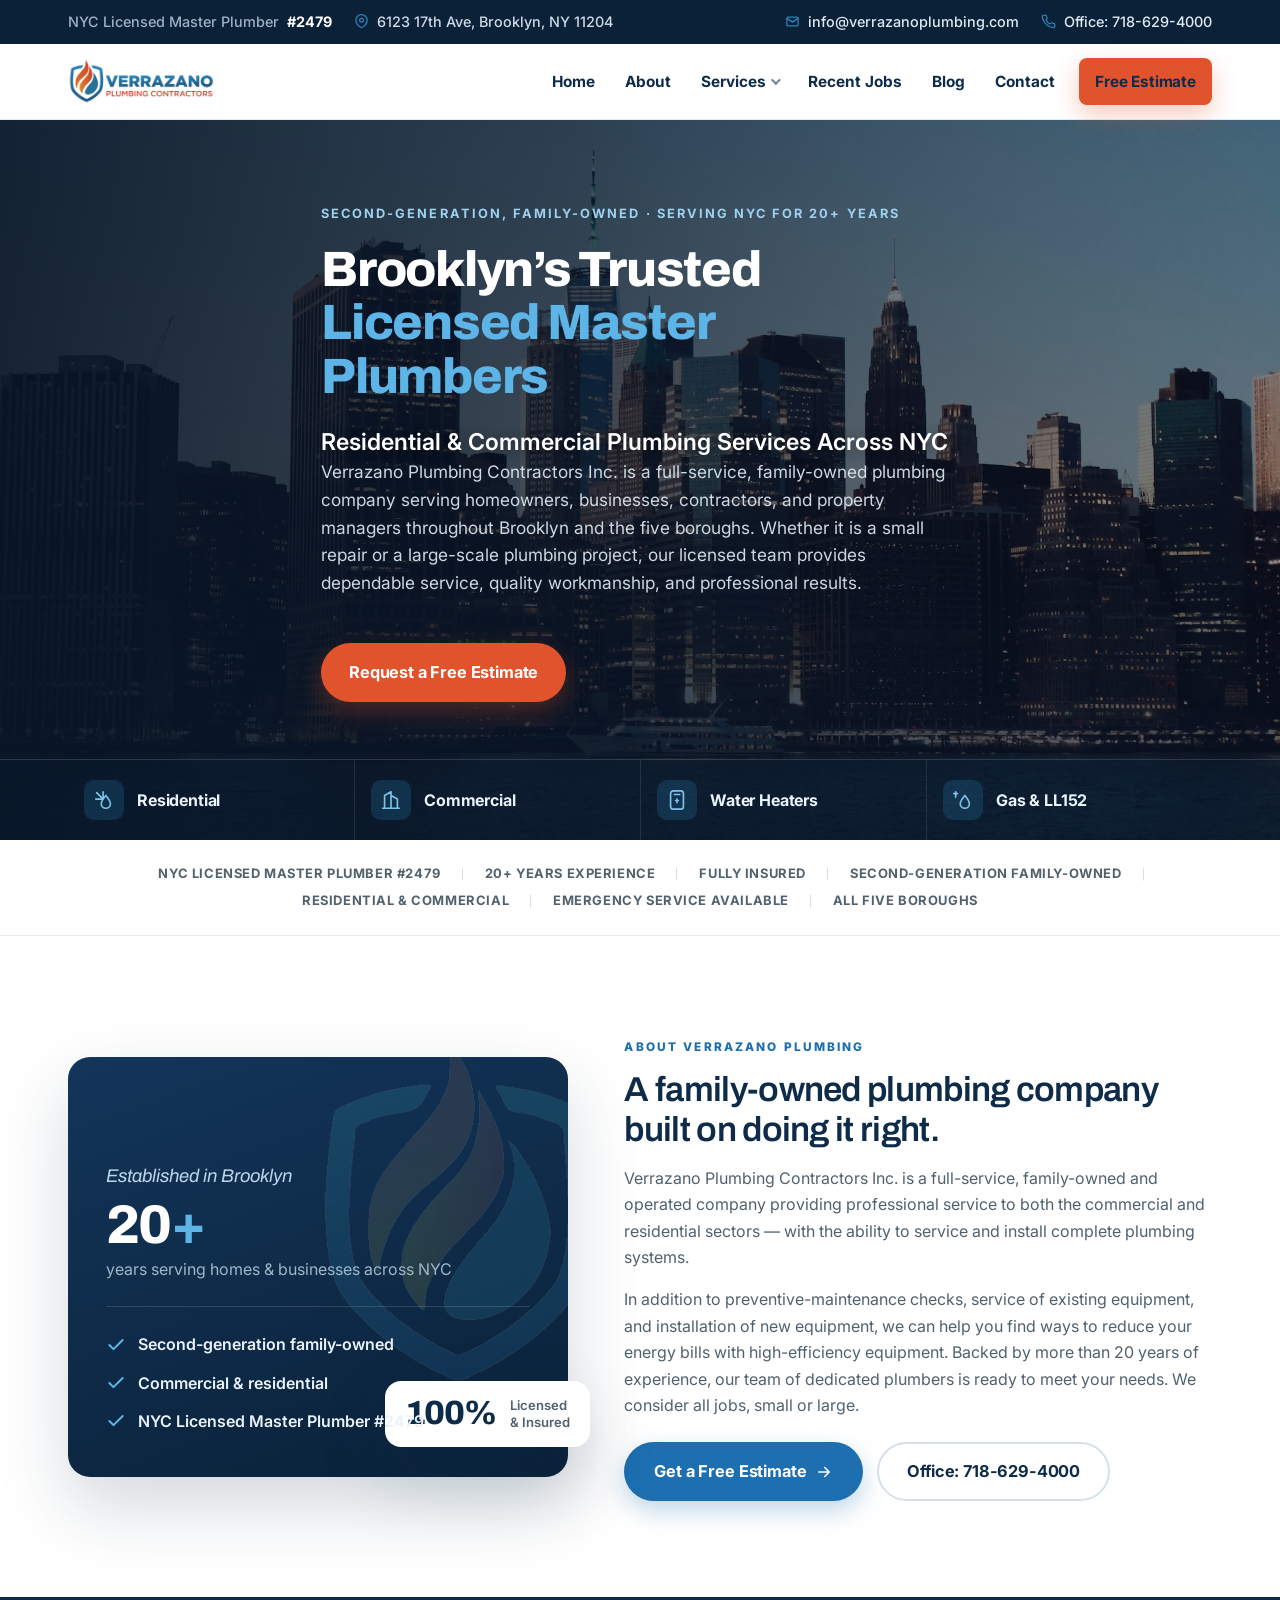
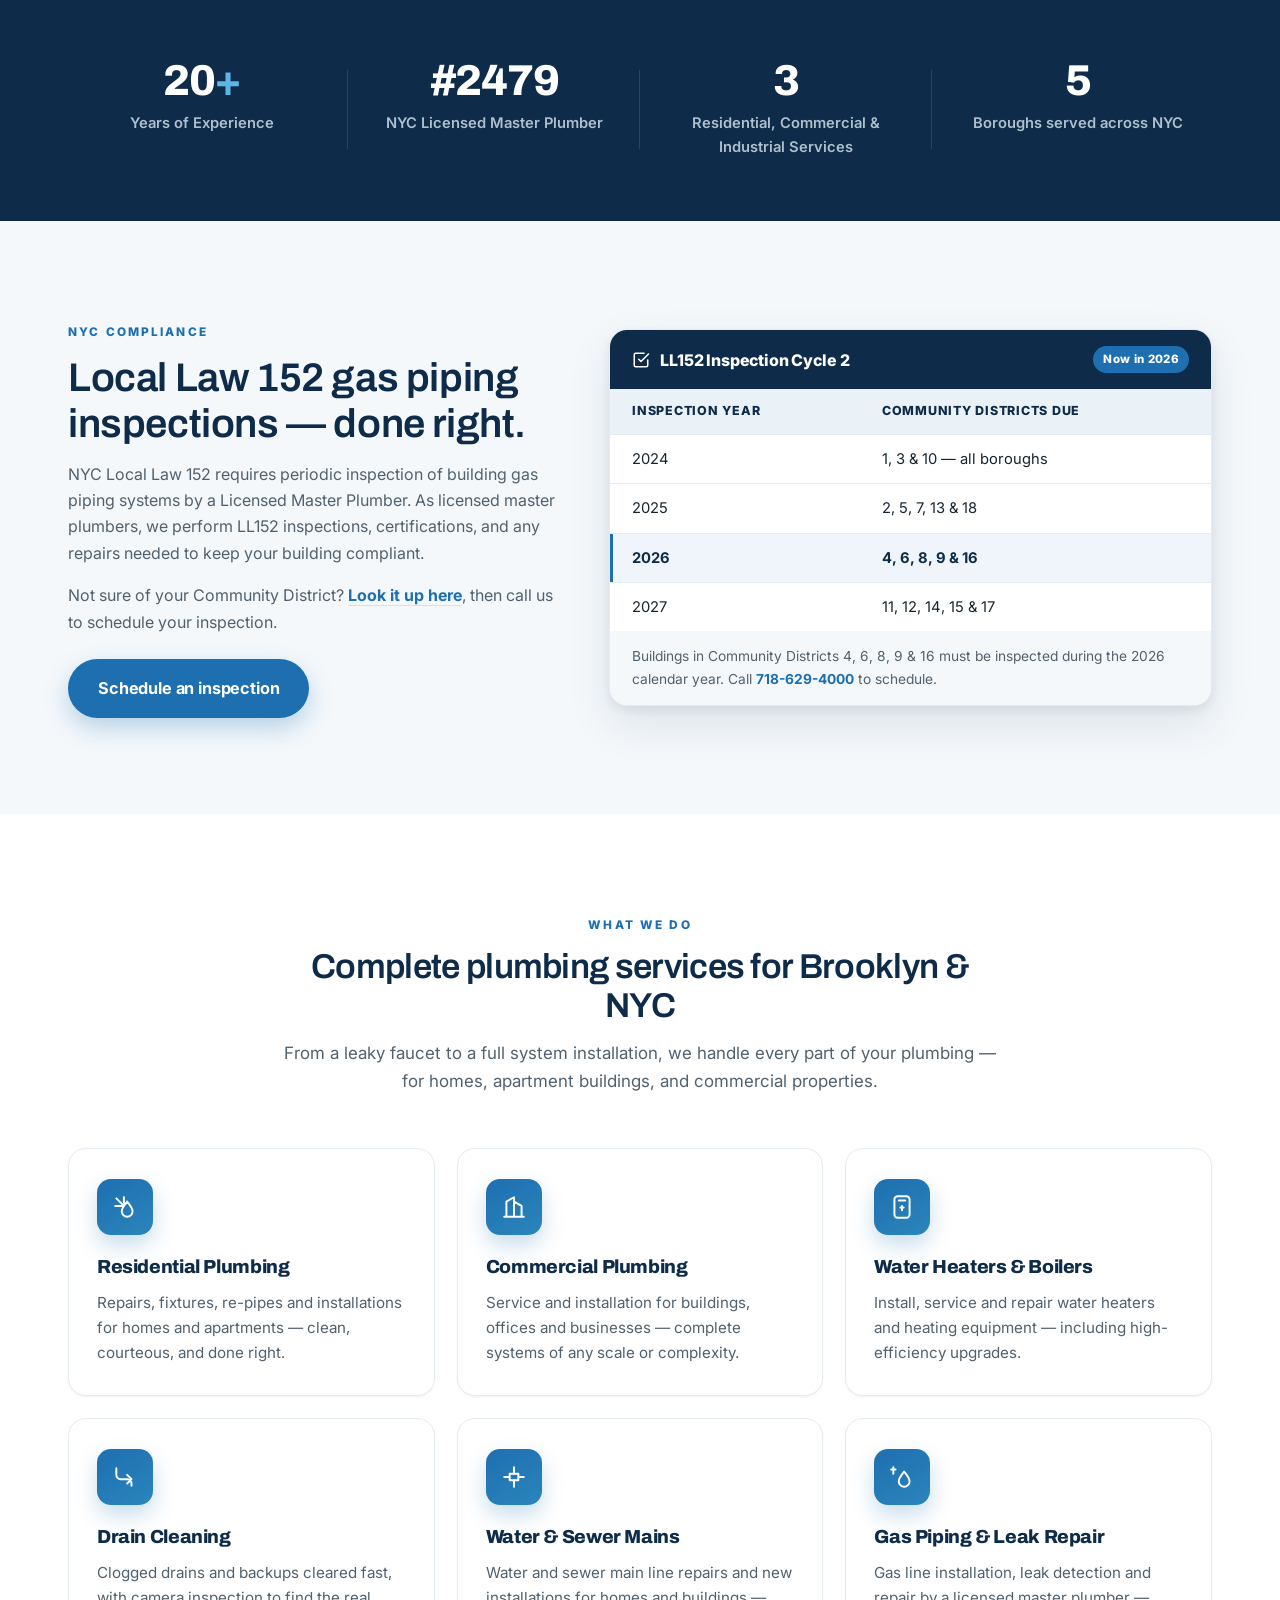
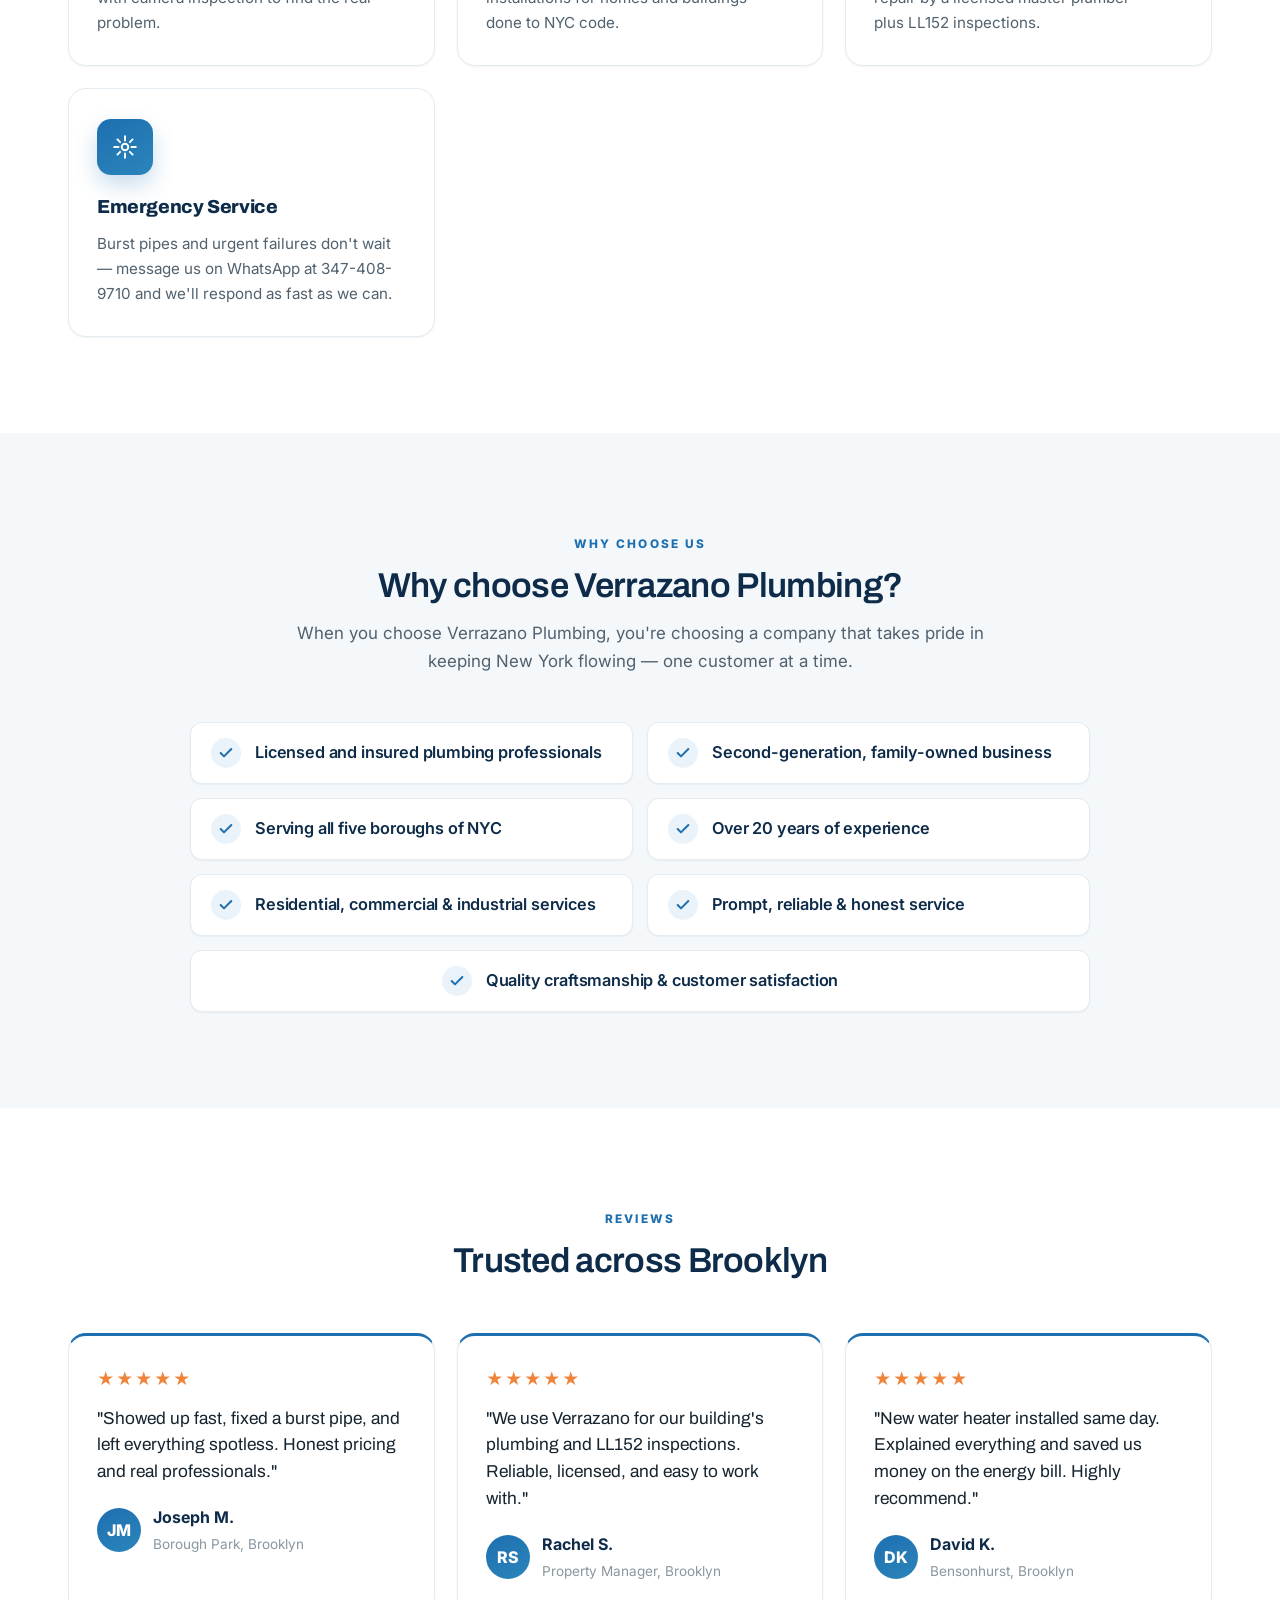
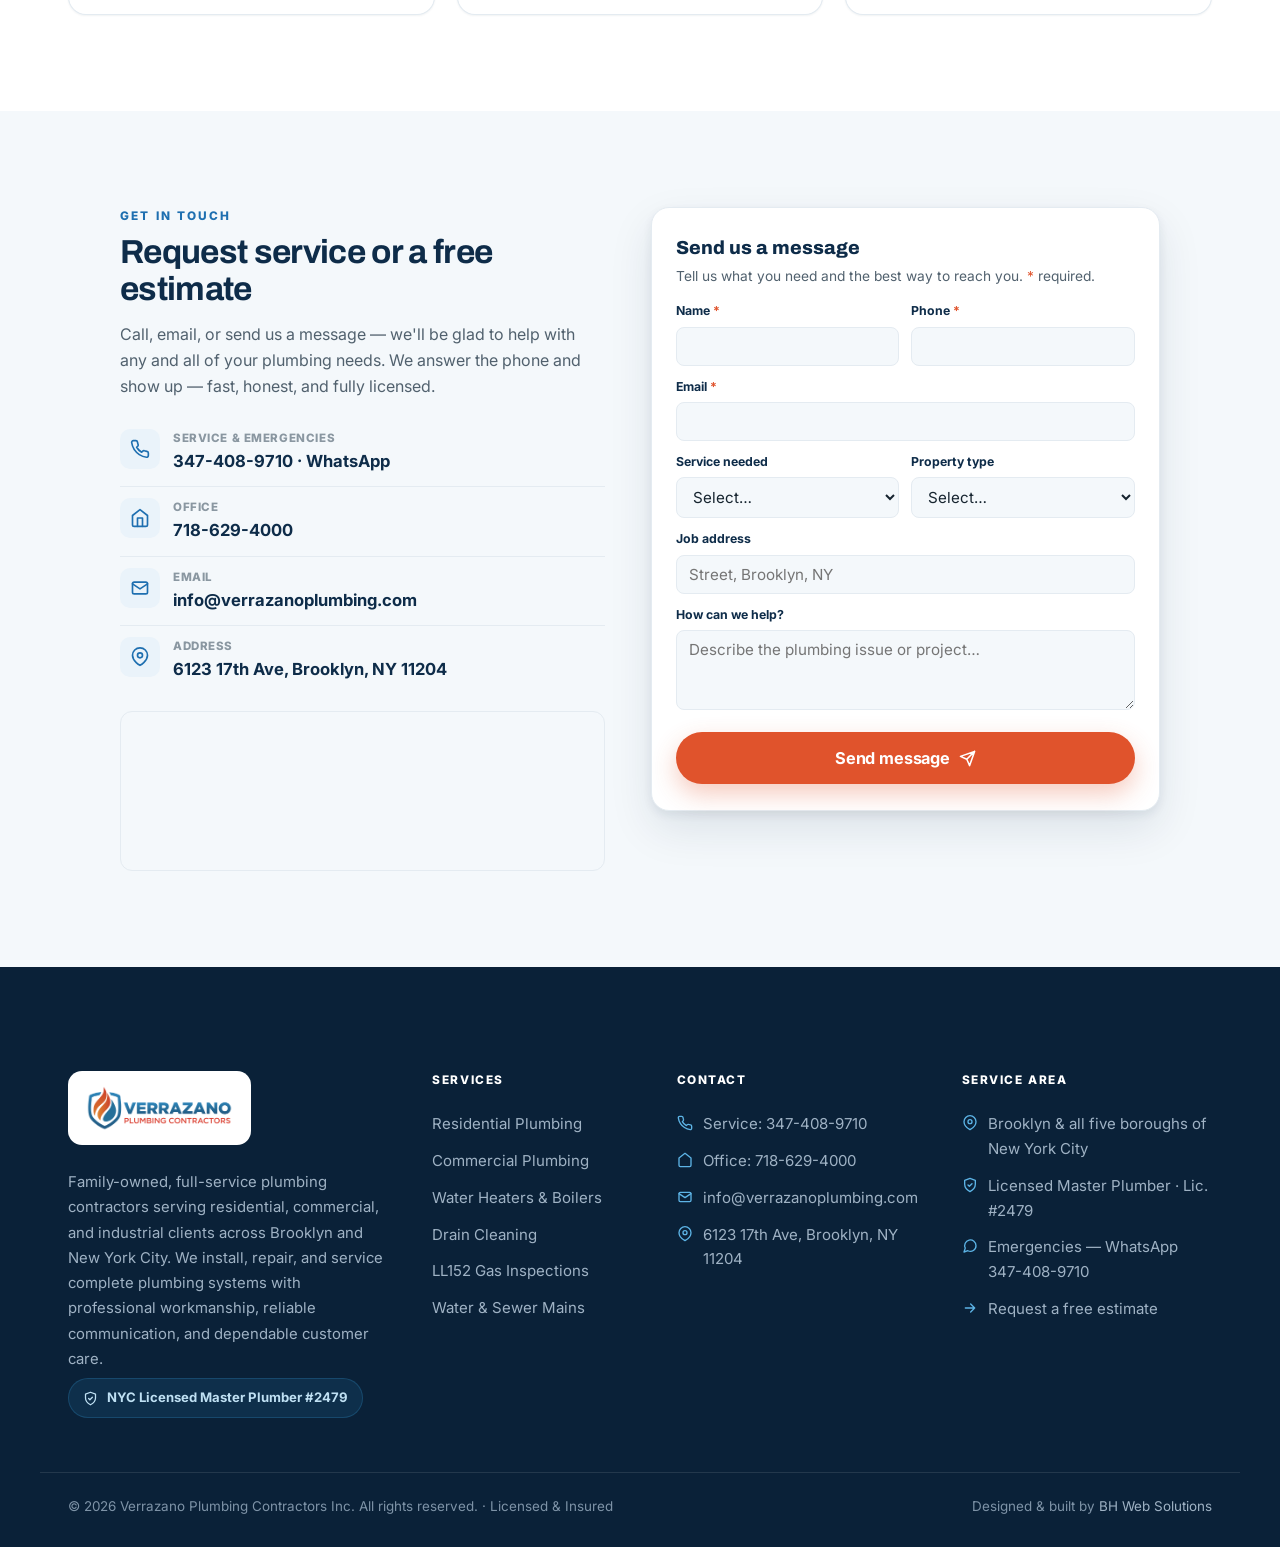
==== commit 0f319d90: "Remove all 24/7 emergency claims; route emergencies to WhatsApp (347) - Owner does NOT offer 24/7 em" ====
--- a/index.html
+++ b/index.html
@@ -4,7 +4,7 @@
 <meta charset="UTF-8">
 <meta name="viewport" content="width=device-width, initial-scale=1.0">
 <title>Verrazano Plumbing Contractors Inc. | Licensed Master Plumber — Brooklyn, NY</title>
-<meta name="description" content="Verrazano Plumbing Contractors Inc. — family-owned, full-service commercial &amp; residential plumbing in Brooklyn and NYC. NYC Licensed Master Plumber #2479. 20+ years of experience. Call 347-408-9710 for 24/7 service.">
+<meta name="description" content="Verrazano Plumbing Contractors Inc. — family-owned, full-service commercial &amp; residential plumbing in Brooklyn and NYC. NYC Licensed Master Plumber #2479. 20+ years of experience. Call or WhatsApp 347-408-9710.">
 <meta name="theme-color" content="#0E2C49">
 <link rel="icon" type="image/png" sizes="32x32" href="assets/favicon-32.png">
 <link rel="icon" type="image/png" sizes="64x64" href="assets/favicon-64.png">
@@ -100,7 +100,7 @@
     <span class="cred__item">Fully Insured</span>
     <span class="cred__item">Second-Generation Family-Owned</span>
     <span class="cred__item">Residential &amp; Commercial</span>
-    <span class="cred__item">24/7 Emergency Service</span>
+    <span class="cred__item">Emergency Service Available</span>
     <span class="cred__item">All Five Boroughs</span>
   </div>
 </section>
@@ -122,8 +122,8 @@
         </ul>
       </div>
       <div class="about__badge">
-        <span class="n">24/7</span>
-        <span class="t">Service &amp;<br>emergency calls</span>
+        <span class="n">100%</span>
+        <span class="t">Licensed<br>&amp; Insured</span>
       </div>
     </div>
     <div class="about__body rv rd1">
@@ -146,7 +146,7 @@
       <div class="stat rv rd1"><div class="n">20<span>+</span></div><div class="l">Years of Experience</div></div>
       <div class="stat rv rd2"><div class="n">#2479</div><div class="l">NYC Licensed Master Plumber</div></div>
       <div class="stat rv rd3"><div class="n">3</div><div class="l">Residential, Commercial &amp; Industrial Services</div></div>
-      <div class="stat rv rd4"><div class="n">24/7</div><div class="l">Emergency Plumbing Service</div></div>
+      <div class="stat rv rd4"><div class="n">5</div><div class="l">Boroughs served across NYC</div></div>
     </div>
   </div>
 </section>
@@ -196,7 +196,7 @@
       <div class="scard rv"><span class="ic"><svg width="26" height="26" viewBox="0 0 24 24" fill="none" stroke="currentColor" stroke-width="1.8" stroke-linecap="round" stroke-linejoin="round"><path d="M4 4v6a4 4 0 0 0 4 4h6a4 4 0 0 1 4 4v2M14 10l4 4-4 4"/></svg></span><h3>Drain Cleaning</h3><p>Clogged drains and backups cleared fast, with camera inspection to find the real problem.</p></div>
       <div class="scard rv"><span class="ic"><svg width="26" height="26" viewBox="0 0 24 24" fill="none" stroke="currentColor" stroke-width="1.8" stroke-linecap="round" stroke-linejoin="round"><path d="M3 12h5M16 12h5M8 9v6h8V9z"/><path d="M12 3v6M12 15v6"/></svg></span><h3>Water &amp; Sewer Mains</h3><p>Water and sewer main line repairs and new installations for homes and buildings — done to NYC code.</p></div>
       <div class="scard rv"><span class="ic"><svg width="26" height="26" viewBox="0 0 24 24" fill="none" stroke="currentColor" stroke-width="1.8" stroke-linecap="round" stroke-linejoin="round"><path d="M14 21a5 5 0 0 0 5-5c0-3-5-9-5-9s-5 6-5 9a5 5 0 0 0 5 5Z"/><path d="M4 3v6M2 5h4"/></svg></span><h3>Gas Piping &amp; Leak Repair</h3><p>Gas line installation, leak detection and repair by a licensed master plumber — plus LL152 inspections.</p></div>
-      <div class="scard rv"><span class="ic"><svg width="26" height="26" viewBox="0 0 24 24" fill="none" stroke="currentColor" stroke-width="1.8" stroke-linecap="round" stroke-linejoin="round"><path d="M12 2v4M12 18v4M2 12h4M18 12h4M5 5l2.5 2.5M16.5 16.5 19 19M19 5l-2.5 2.5M7.5 16.5 5 19"/><circle cx="12" cy="12" r="3"/></svg></span><h3>24/7 Emergency Service</h3><p>Burst pipes and urgent failures don't wait — call us any time and we'll be there.</p></div>
+      <div class="scard rv"><span class="ic"><svg width="26" height="26" viewBox="0 0 24 24" fill="none" stroke="currentColor" stroke-width="1.8" stroke-linecap="round" stroke-linejoin="round"><path d="M12 2v4M12 18v4M2 12h4M18 12h4M5 5l2.5 2.5M16.5 16.5 19 19M19 5l-2.5 2.5M7.5 16.5 5 19"/><circle cx="12" cy="12" r="3"/></svg></span><h3>Emergency Service</h3><p>Burst pipes and urgent failures don't wait — message us on WhatsApp at 347-408-9710 and we'll respond as fast as we can.</p></div>
     </div>
   </div>
 </section>
@@ -244,7 +244,7 @@
         <span class="eyebrow">Get In Touch</span>
         <h2>Request service or a free estimate</h2>
         <p class="hcontact__lead">Call, email, or send us a message — we'll be glad to help with any and all of your plumbing needs. We answer the phone and show up — fast, honest, and fully licensed.</p>
-        <div class="hc-line"><span class="hc-ic"><svg width="20" height="20" viewBox="0 0 24 24" fill="none" stroke="currentColor" stroke-width="2" stroke-linecap="round" stroke-linejoin="round"><path d="M22 16.9v3a2 2 0 0 1-2.2 2 19.8 19.8 0 0 1-8.6-3.1 19.5 19.5 0 0 1-6-6A19.8 19.8 0 0 1 2 4.2 2 2 0 0 1 4 2h3a2 2 0 0 1 2 1.7c.1 1 .4 1.9.7 2.8a2 2 0 0 1-.4 2.1L8 9.9a16 16 0 0 0 6 6l1.3-1.3a2 2 0 0 1 2.1-.4c.9.3 1.8.6 2.8.7A2 2 0 0 1 22 16.9Z"/></svg></span><div><div class="hc-k">Service &amp; Emergencies</div><div class="hc-v"><a href="tel:3474089710">347-408-9710</a></div></div></div>
+        <div class="hc-line"><span class="hc-ic"><svg width="20" height="20" viewBox="0 0 24 24" fill="none" stroke="currentColor" stroke-width="2" stroke-linecap="round" stroke-linejoin="round"><path d="M22 16.9v3a2 2 0 0 1-2.2 2 19.8 19.8 0 0 1-8.6-3.1 19.5 19.5 0 0 1-6-6A19.8 19.8 0 0 1 2 4.2 2 2 0 0 1 4 2h3a2 2 0 0 1 2 1.7c.1 1 .4 1.9.7 2.8a2 2 0 0 1-.4 2.1L8 9.9a16 16 0 0 0 6 6l1.3-1.3a2 2 0 0 1 2.1-.4c.9.3 1.8.6 2.8.7A2 2 0 0 1 22 16.9Z"/></svg></span><div><div class="hc-k">Service &amp; Emergencies</div><div class="hc-v"><a href="tel:3474089710">347-408-9710</a> · <a href="https://wa.me/13474089710?text=Hi%20Verrazano%20Plumbing%2C%20I%20have%20a%20plumbing%20emergency." target="_blank" rel="noopener">WhatsApp</a></div></div></div>
         <div class="hc-line"><span class="hc-ic"><svg width="20" height="20" viewBox="0 0 24 24" fill="none" stroke="currentColor" stroke-width="2" stroke-linecap="round" stroke-linejoin="round"><path d="M3 9l9-7 9 7v11a2 2 0 0 1-2 2H5a2 2 0 0 1-2-2z"/><path d="M9 22V12h6v10"/></svg></span><div><div class="hc-k">Office</div><div class="hc-v"><a href="tel:7186294000">718-629-4000</a></div></div></div>
         <div class="hc-line"><span class="hc-ic"><svg width="20" height="20" viewBox="0 0 24 24" fill="none" stroke="currentColor" stroke-width="2" stroke-linecap="round" stroke-linejoin="round"><rect x="3" y="5" width="18" height="14" rx="2"/><path d="m3 7 9 6 9-6"/></svg></span><div><div class="hc-k">Email</div><div class="hc-v"><a href="mailto:info@verrazanoplumbing.com">info@verrazanoplumbing.com</a></div></div></div>
         <div class="hc-line"><span class="hc-ic"><svg width="20" height="20" viewBox="0 0 24 24" fill="none" stroke="currentColor" stroke-width="2" stroke-linecap="round" stroke-linejoin="round"><path d="M21 10c0 7-9 12-9 12s-9-5-9-12a9 9 0 0 1 18 0Z"/><circle cx="12" cy="10" r="3"/></svg></span><div><div class="hc-k">Address</div><div class="hc-v">6123 17th Ave, Brooklyn, NY 11204</div></div></div>
@@ -324,7 +324,7 @@
       <h5>Service Area</h5>
       <span class="fl"><svg width="16" height="16" viewBox="0 0 24 24" fill="none" stroke="currentColor" stroke-width="2" stroke-linecap="round" stroke-linejoin="round"><path d="M21 10c0 7-9 12-9 12s-9-5-9-12a9 9 0 0 1 18 0Z"/><circle cx="12" cy="10" r="3"/></svg>Brooklyn &amp; all five boroughs of New York City</span>
       <span class="fl"><svg width="16" height="16" viewBox="0 0 24 24" fill="none" stroke="currentColor" stroke-width="2" stroke-linecap="round" stroke-linejoin="round"><path d="M12 2 4 5v6c0 5 3.4 8.5 8 11 4.6-2.5 8-6 8-11V5l-8-3Z"/><path d="m9 12 2 2 4-4"/></svg>Licensed Master Plumber · Lic. #2479</span>
-      <span class="fl"><svg width="16" height="16" viewBox="0 0 24 24" fill="none" stroke="currentColor" stroke-width="2" stroke-linecap="round" stroke-linejoin="round"><circle cx="12" cy="12" r="9"/><path d="M12 7v5l3 2"/></svg>24/7 emergency service</span>
+      <a class="fl" href="https://wa.me/13474089710?text=Hi%20Verrazano%20Plumbing%2C%20I%20have%20a%20plumbing%20emergency." target="_blank" rel="noopener"><svg width="16" height="16" viewBox="0 0 24 24" fill="none" stroke="currentColor" stroke-width="2" stroke-linecap="round" stroke-linejoin="round"><path d="M21 11.5a8.4 8.4 0 0 1-12.1 7.6L3 21l1.9-5.8A8.5 8.5 0 1 1 21 11.5Z"/></svg>Emergencies — WhatsApp 347-408-9710</a>
       <a class="fl" href="contact.html"><svg width="16" height="16" viewBox="0 0 24 24" fill="none" stroke="currentColor" stroke-width="2" stroke-linecap="round" stroke-linejoin="round"><path d="M5 12h14M13 6l6 6-6 6"/></svg>Request a free estimate</a>
     </div>
   </div>
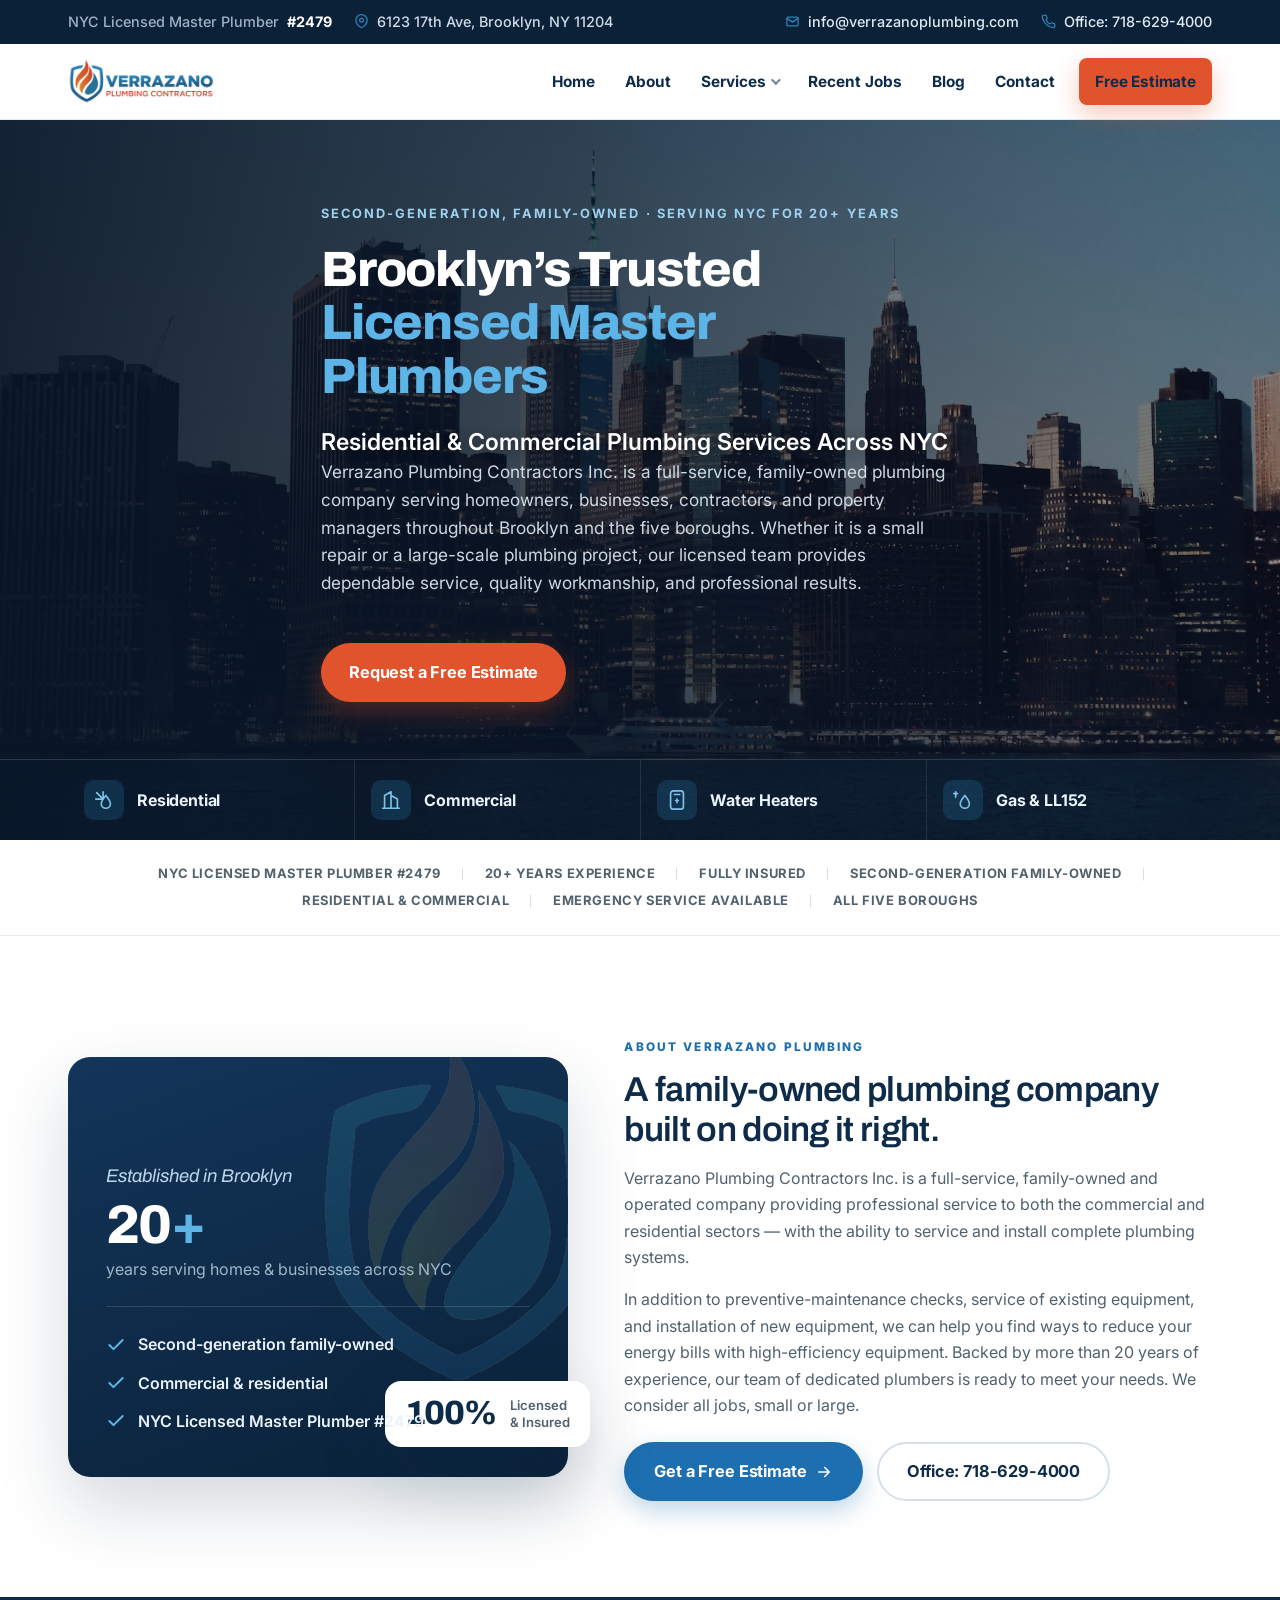
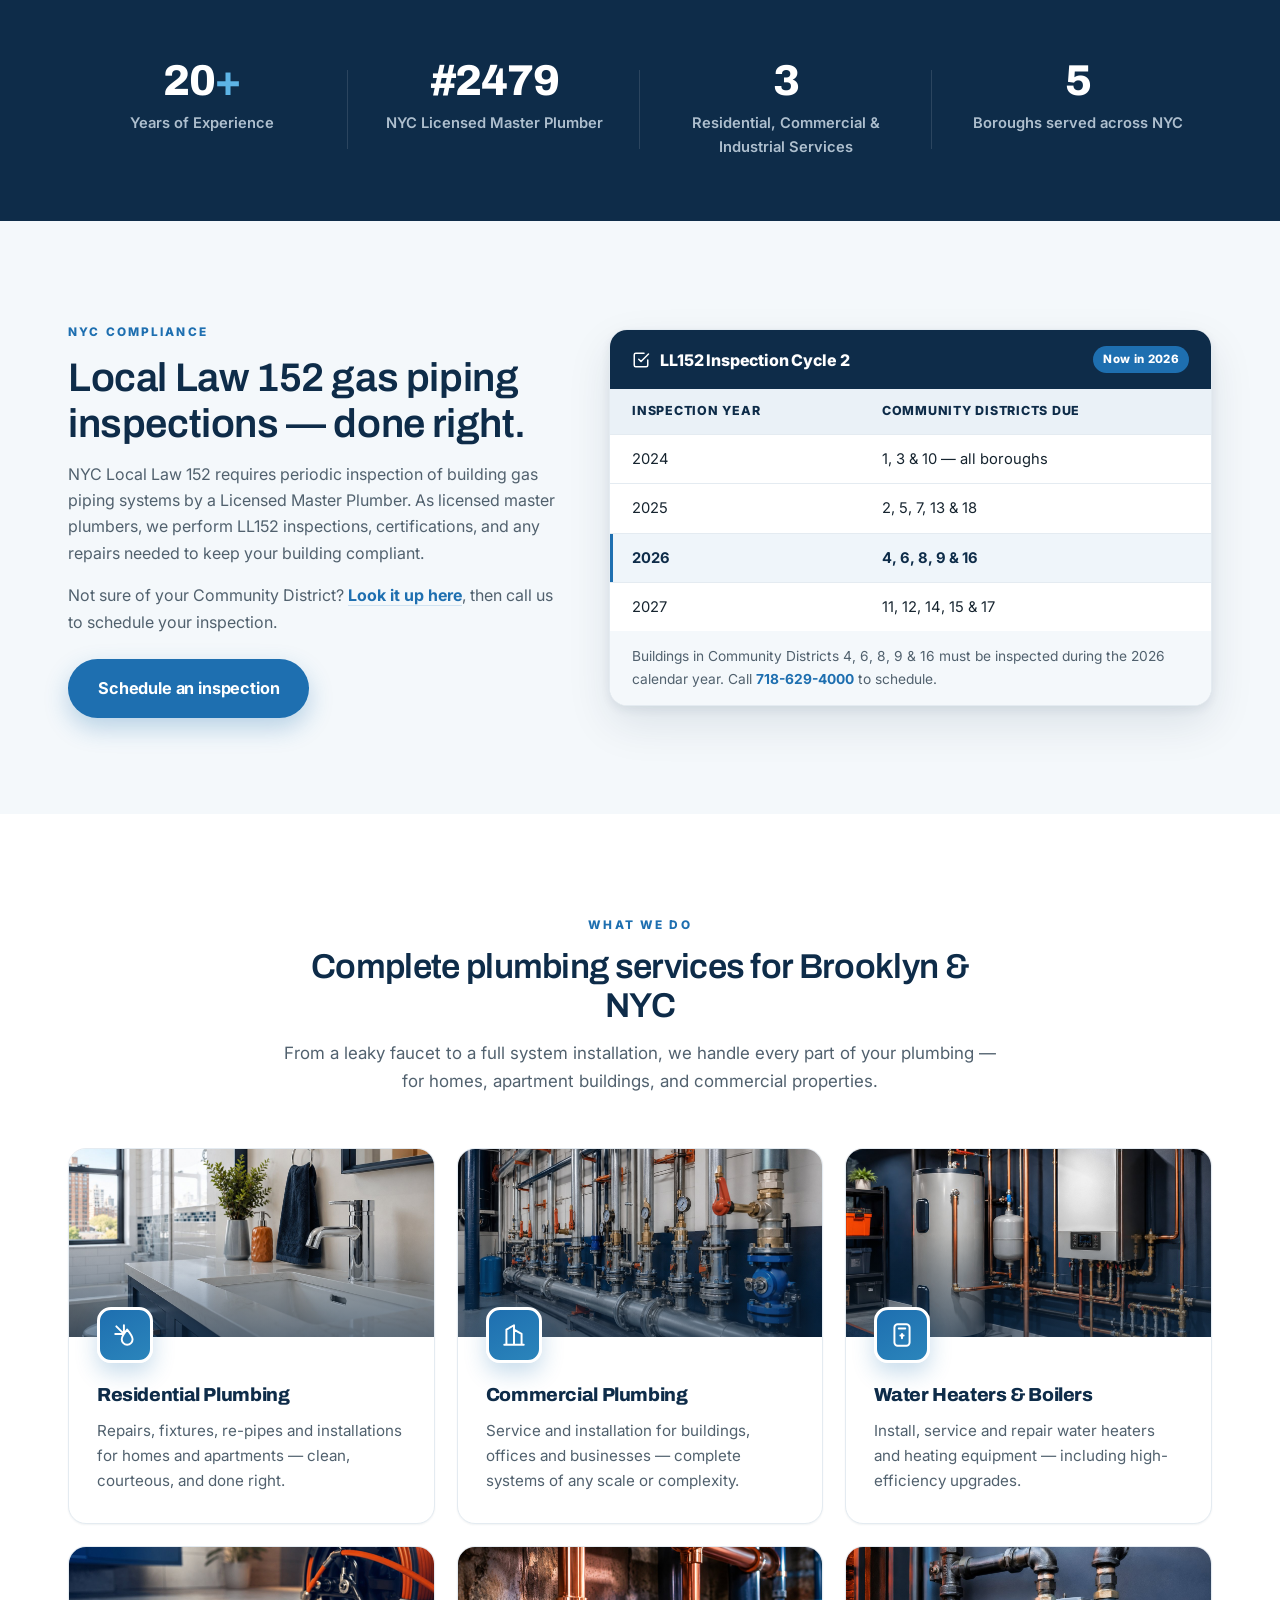
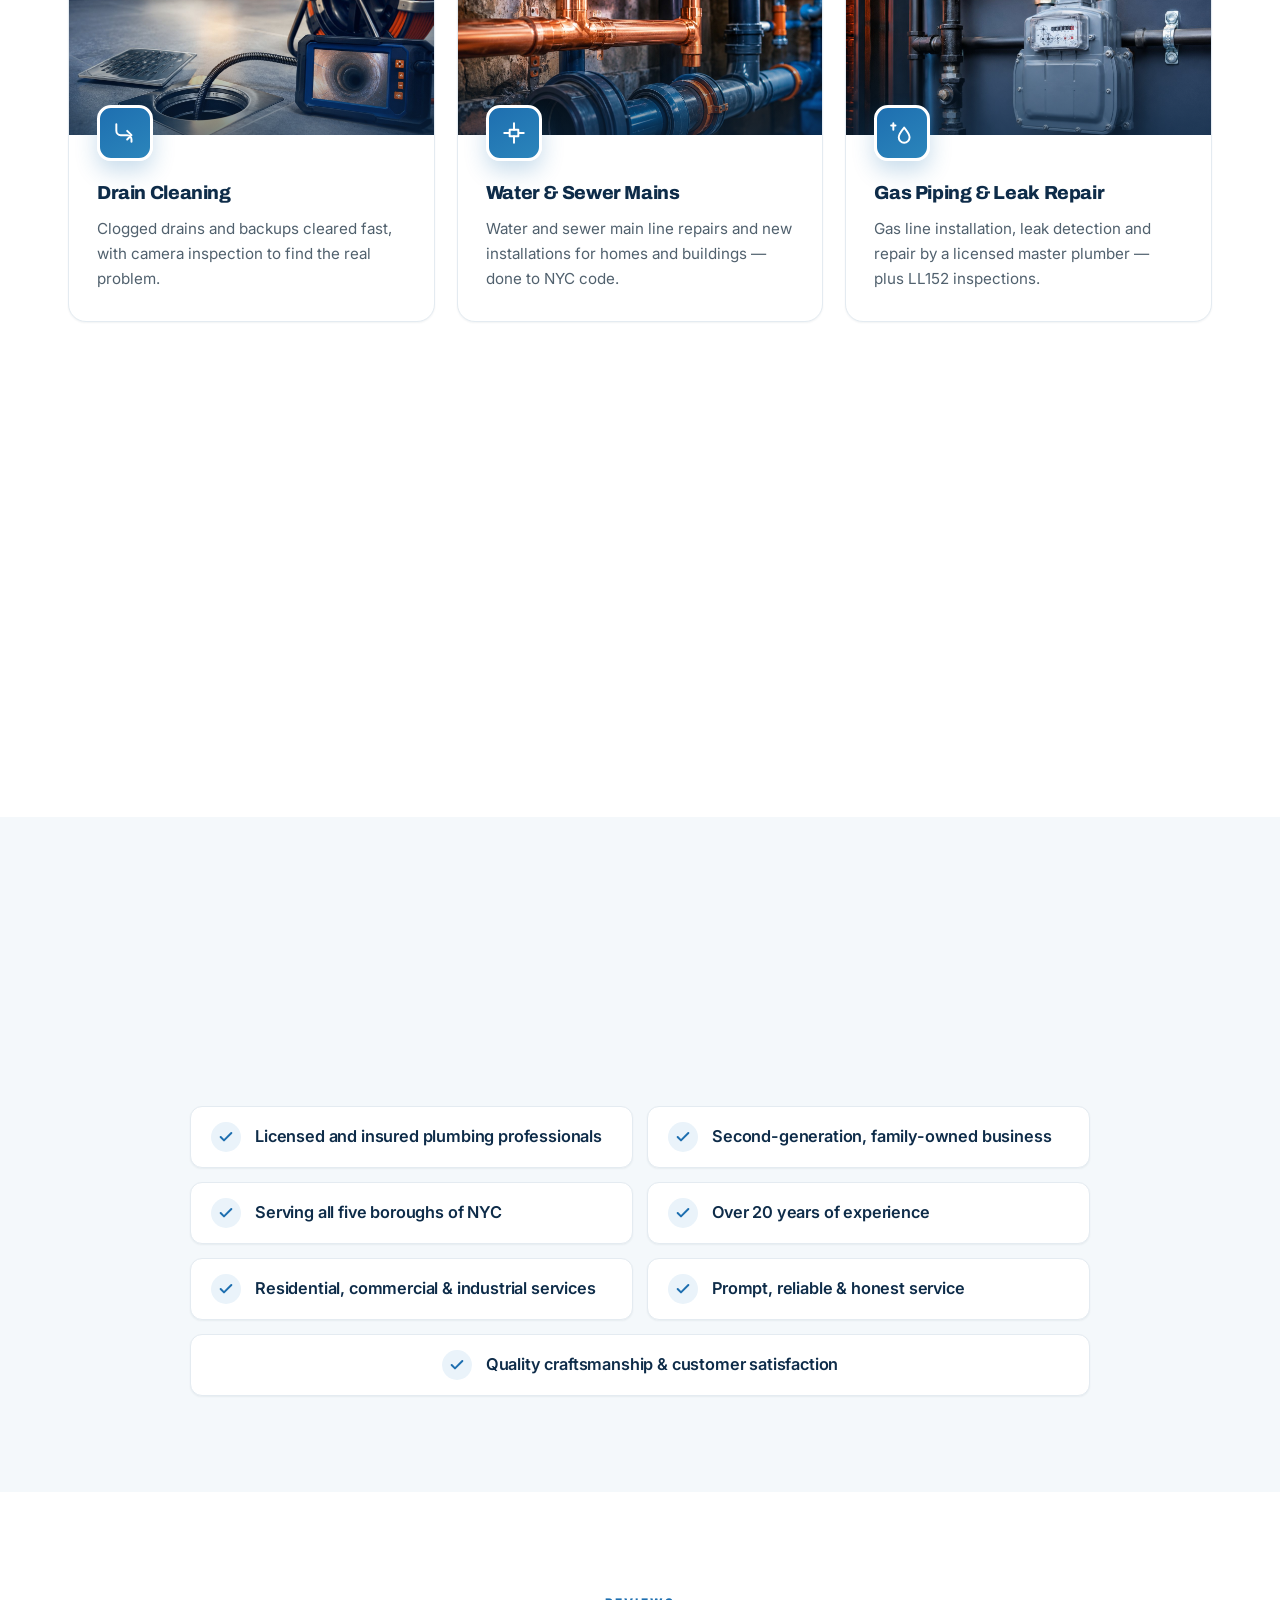
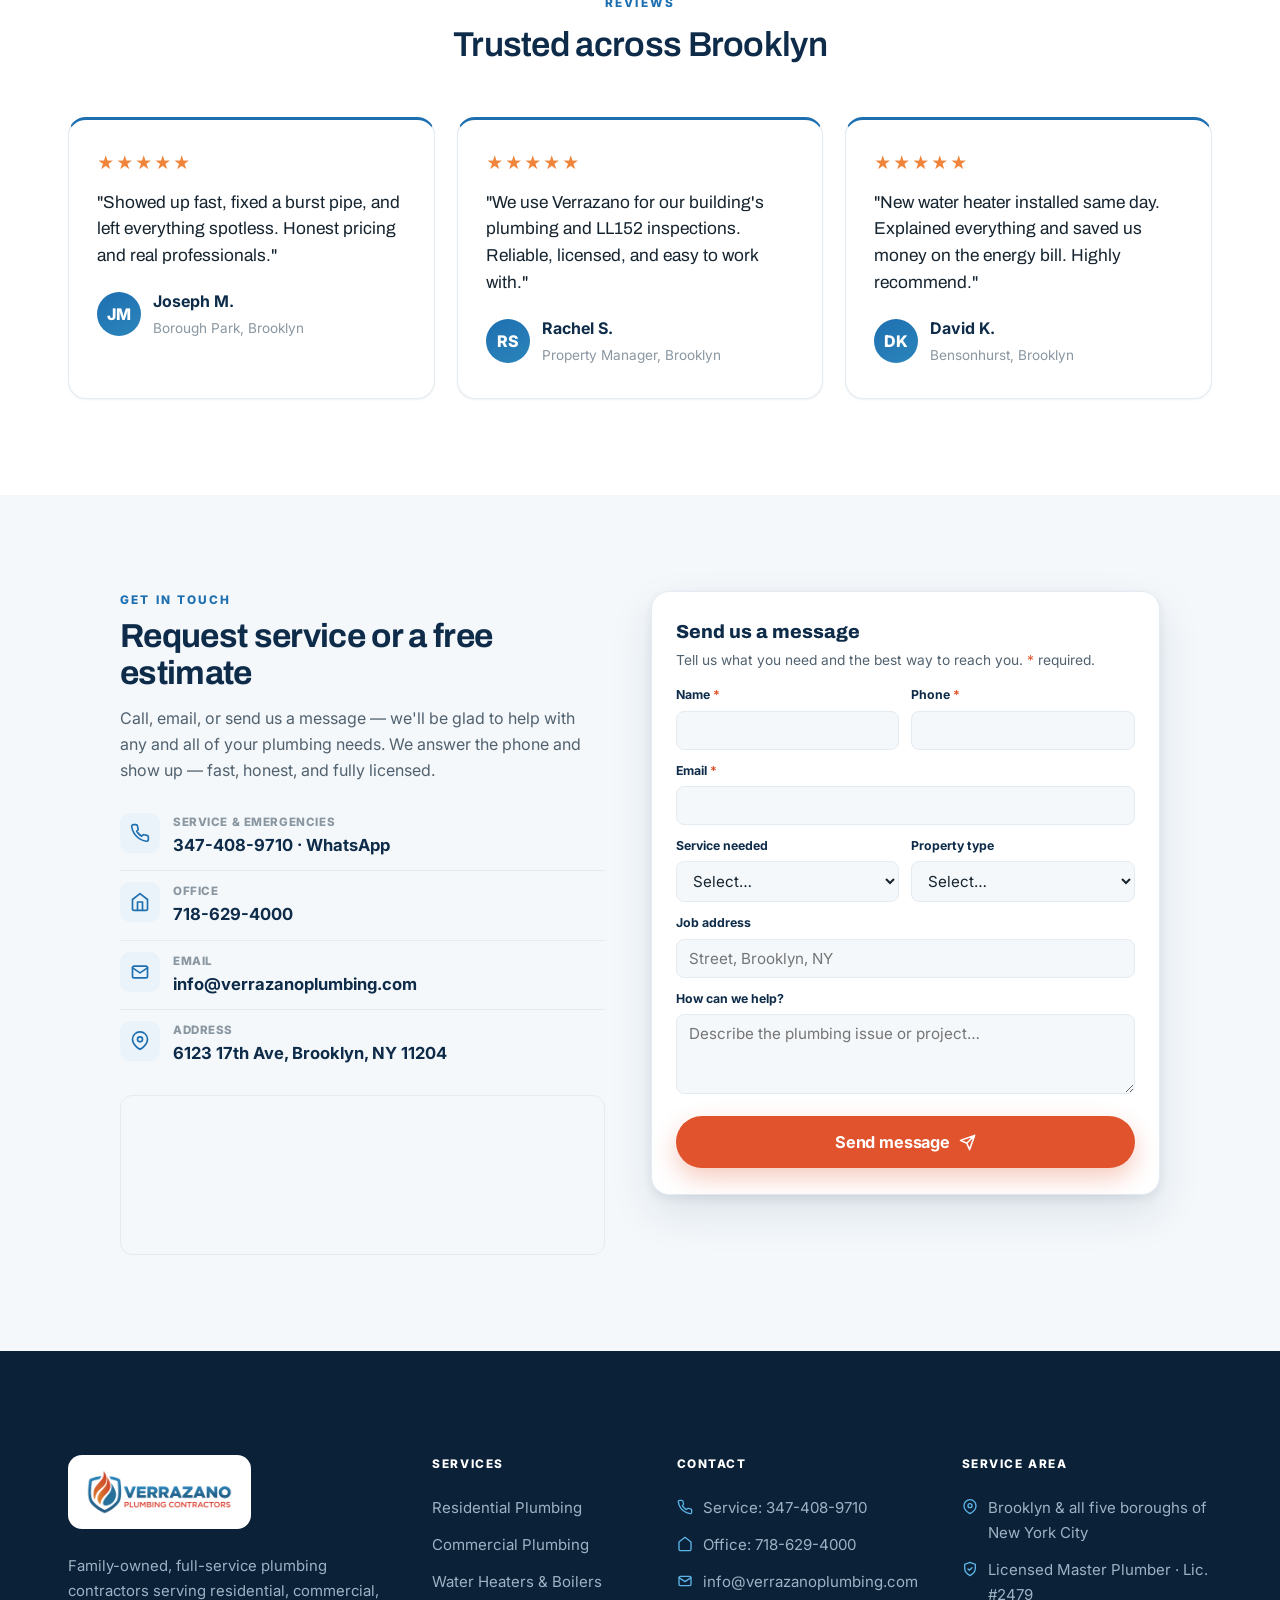
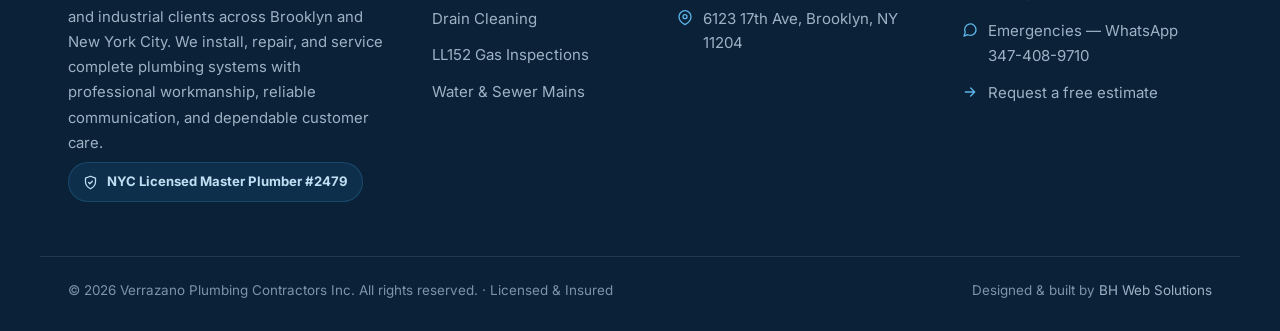
==== commit d32bbcb0: "Add AI-generated service photos across homepage and services page - Replace stock service images wit" ====
--- a/index.html
+++ b/index.html
@@ -190,13 +190,13 @@
       <p>From a leaky faucet to a full system installation, we handle every part of your plumbing — for homes, apartment buildings, and commercial properties.</p>
     </div>
     <div class="grid">
-      <div class="scard rv"><span class="ic"><svg width="26" height="26" viewBox="0 0 24 24" fill="none" stroke="currentColor" stroke-width="1.8" stroke-linecap="round" stroke-linejoin="round"><path d="M3 11h8V3M11 11 4 4M14 21a5 5 0 0 0 5-5c0-3-5-9-5-9s-5 6-5 9a5 5 0 0 0 5 5Z"/></svg></span><h3>Residential Plumbing</h3><p>Repairs, fixtures, re-pipes and installations for homes and apartments — clean, courteous, and done right.</p></div>
-      <div class="scard rv"><span class="ic"><svg width="26" height="26" viewBox="0 0 24 24" fill="none" stroke="currentColor" stroke-width="1.8" stroke-linecap="round" stroke-linejoin="round"><path d="M3 21h18M5 21V7l7-4v18M19 21V11l-7-4"/></svg></span><h3>Commercial Plumbing</h3><p>Service and installation for buildings, offices and businesses — complete systems of any scale or complexity.</p></div>
-      <div class="scard rv"><span class="ic"><svg width="26" height="26" viewBox="0 0 24 24" fill="none" stroke="currentColor" stroke-width="1.8" stroke-linecap="round" stroke-linejoin="round"><rect x="5" y="2" width="14" height="20" rx="3"/><path d="M9 6h6M12 11v4M10.5 12.5h3"/></svg></span><h3>Water Heaters &amp; Boilers</h3><p>Install, service and repair water heaters and heating equipment — including high-efficiency upgrades.</p></div>
-      <div class="scard rv"><span class="ic"><svg width="26" height="26" viewBox="0 0 24 24" fill="none" stroke="currentColor" stroke-width="1.8" stroke-linecap="round" stroke-linejoin="round"><path d="M4 4v6a4 4 0 0 0 4 4h6a4 4 0 0 1 4 4v2M14 10l4 4-4 4"/></svg></span><h3>Drain Cleaning</h3><p>Clogged drains and backups cleared fast, with camera inspection to find the real problem.</p></div>
-      <div class="scard rv"><span class="ic"><svg width="26" height="26" viewBox="0 0 24 24" fill="none" stroke="currentColor" stroke-width="1.8" stroke-linecap="round" stroke-linejoin="round"><path d="M3 12h5M16 12h5M8 9v6h8V9z"/><path d="M12 3v6M12 15v6"/></svg></span><h3>Water &amp; Sewer Mains</h3><p>Water and sewer main line repairs and new installations for homes and buildings — done to NYC code.</p></div>
-      <div class="scard rv"><span class="ic"><svg width="26" height="26" viewBox="0 0 24 24" fill="none" stroke="currentColor" stroke-width="1.8" stroke-linecap="round" stroke-linejoin="round"><path d="M14 21a5 5 0 0 0 5-5c0-3-5-9-5-9s-5 6-5 9a5 5 0 0 0 5 5Z"/><path d="M4 3v6M2 5h4"/></svg></span><h3>Gas Piping &amp; Leak Repair</h3><p>Gas line installation, leak detection and repair by a licensed master plumber — plus LL152 inspections.</p></div>
-      <div class="scard rv"><span class="ic"><svg width="26" height="26" viewBox="0 0 24 24" fill="none" stroke="currentColor" stroke-width="1.8" stroke-linecap="round" stroke-linejoin="round"><path d="M12 2v4M12 18v4M2 12h4M18 12h4M5 5l2.5 2.5M16.5 16.5 19 19M19 5l-2.5 2.5M7.5 16.5 5 19"/><circle cx="12" cy="12" r="3"/></svg></span><h3>Emergency Service</h3><p>Burst pipes and urgent failures don't wait — message us on WhatsApp at 347-408-9710 and we'll respond as fast as we can.</p></div>
+      <div class="scard rv"><div class="scard__media"><img src="assets/img/bathroom.jpg" alt="Residential plumbing in a Brooklyn home" loading="lazy"></div><div class="scard__body"><span class="ic"><svg width="26" height="26" viewBox="0 0 24 24" fill="none" stroke="currentColor" stroke-width="1.8" stroke-linecap="round" stroke-linejoin="round"><path d="M3 11h8V3M11 11 4 4M14 21a5 5 0 0 0 5-5c0-3-5-9-5-9s-5 6-5 9a5 5 0 0 0 5 5Z"/></svg></span><h3>Residential Plumbing</h3><p>Repairs, fixtures, re-pipes and installations for homes and apartments — clean, courteous, and done right.</p></div></div>
+      <div class="scard rv"><div class="scard__media"><img src="assets/img/steelpipes.jpg" alt="Commercial plumbing systems" loading="lazy"></div><div class="scard__body"><span class="ic"><svg width="26" height="26" viewBox="0 0 24 24" fill="none" stroke="currentColor" stroke-width="1.8" stroke-linecap="round" stroke-linejoin="round"><path d="M3 21h18M5 21V7l7-4v18M19 21V11l-7-4"/></svg></span><h3>Commercial Plumbing</h3><p>Service and installation for buildings, offices and businesses — complete systems of any scale or complexity.</p></div></div>
+      <div class="scard rv"><div class="scard__media"><img src="assets/img/waterheater.jpg" alt="Water heater and boiler installation" loading="lazy"></div><div class="scard__body"><span class="ic"><svg width="26" height="26" viewBox="0 0 24 24" fill="none" stroke="currentColor" stroke-width="1.8" stroke-linecap="round" stroke-linejoin="round"><rect x="5" y="2" width="14" height="20" rx="3"/><path d="M9 6h6M12 11v4M10.5 12.5h3"/></svg></span><h3>Water Heaters &amp; Boilers</h3><p>Install, service and repair water heaters and heating equipment — including high-efficiency upgrades.</p></div></div>
+      <div class="scard rv"><div class="scard__media"><img src="assets/img/washroom.jpg" alt="Drain cleaning service" loading="lazy"></div><div class="scard__body"><span class="ic"><svg width="26" height="26" viewBox="0 0 24 24" fill="none" stroke="currentColor" stroke-width="1.8" stroke-linecap="round" stroke-linejoin="round"><path d="M4 4v6a4 4 0 0 0 4 4h6a4 4 0 0 1 4 4v2M14 10l4 4-4 4"/></svg></span><h3>Drain Cleaning</h3><p>Clogged drains and backups cleared fast, with camera inspection to find the real problem.</p></div></div>
+      <div class="scard rv"><div class="scard__media"><img src="assets/img/copperpipes.jpg" alt="Water and sewer main pipes" loading="lazy"></div><div class="scard__body"><span class="ic"><svg width="26" height="26" viewBox="0 0 24 24" fill="none" stroke="currentColor" stroke-width="1.8" stroke-linecap="round" stroke-linejoin="round"><path d="M3 12h5M16 12h5M8 9v6h8V9z"/><path d="M12 3v6M12 15v6"/></svg></span><h3>Water &amp; Sewer Mains</h3><p>Water and sewer main line repairs and new installations for homes and buildings — done to NYC code.</p></div></div>
+      <div class="scard rv"><div class="scard__media"><img src="assets/img/pipefittings.jpg" alt="Gas piping and leak repair" loading="lazy"></div><div class="scard__body"><span class="ic"><svg width="26" height="26" viewBox="0 0 24 24" fill="none" stroke="currentColor" stroke-width="1.8" stroke-linecap="round" stroke-linejoin="round"><path d="M14 21a5 5 0 0 0 5-5c0-3-5-9-5-9s-5 6-5 9a5 5 0 0 0 5 5Z"/><path d="M4 3v6M2 5h4"/></svg></span><h3>Gas Piping &amp; Leak Repair</h3><p>Gas line installation, leak detection and repair by a licensed master plumber — plus LL152 inspections.</p></div></div>
+      <div class="scard rv alt"><div class="scard__media"><img src="assets/img/wrench.jpg" alt="Emergency plumbing service" loading="lazy"></div><div class="scard__body"><span class="ic"><svg width="26" height="26" viewBox="0 0 24 24" fill="none" stroke="currentColor" stroke-width="1.8" stroke-linecap="round" stroke-linejoin="round"><path d="M12 2v4M12 18v4M2 12h4M18 12h4M5 5l2.5 2.5M16.5 16.5 19 19M19 5l-2.5 2.5M7.5 16.5 5 19"/><circle cx="12" cy="12" r="3"/></svg></span><h3>Emergency Service</h3><p>Burst pipes and urgent failures don't wait — message us on WhatsApp at 347-408-9710 and we'll respond as fast as we can.</p></div></div>
     </div>
   </div>
 </section>
--- a/assets/site.css
+++ b/assets/site.css
@@ -167,9 +167,14 @@
 
 /* services grid */
 .svcs .grid{display:grid;grid-template-columns:repeat(3,1fr);gap:22px;margin-top:52px}
-.scard{background:#fff;border:1px solid var(--line);border-radius:var(--r-lg);padding:30px 28px;box-shadow:var(--sh-sm);transition:transform .25s var(--ease-out),box-shadow .25s,border-color .2s}
+.scard{background:#fff;border:1px solid var(--line);border-radius:var(--r-lg);padding:0;overflow:hidden;box-shadow:var(--sh-sm);transition:transform .25s var(--ease-out),box-shadow .25s,border-color .2s}
 .scard:hover{transform:translateY(-6px);box-shadow:var(--sh);border-color:var(--blue-line)}
-.scard .ic{width:56px;height:56px;border-radius:14px;background:linear-gradient(150deg,var(--blue),var(--blue-bright));color:#fff;display:grid;place-items:center;margin-bottom:16px;box-shadow:0 10px 22px rgba(30,111,176,.28)}
+.scard__media{position:relative;height:188px;overflow:hidden;background:var(--navy)}
+.scard__media img{width:100%;height:100%;object-fit:cover;display:block;transition:transform .5s var(--ease-out)}
+.scard:hover .scard__media img{transform:scale(1.06)}
+.scard__media::after{content:"";position:absolute;inset:0;background:linear-gradient(180deg,rgba(14,44,73,0) 45%,rgba(14,44,73,.55))}
+.scard__body{padding:0 28px 30px;position:relative}
+.scard .ic{width:56px;height:56px;border-radius:14px;background:linear-gradient(150deg,var(--blue),var(--blue-bright));color:#fff;display:grid;place-items:center;margin:-30px 0 16px;position:relative;z-index:2;border:3px solid #fff;box-shadow:0 10px 22px rgba(30,111,176,.28)}
 .scard.alt .ic{background:linear-gradient(150deg,var(--orange),var(--flame));box-shadow:0 10px 22px rgba(224,83,44,.28)}
 .scard h3{font-size:1.18rem;font-weight:800;letter-spacing:-.02em;color:var(--navy)}
 .scard p{margin-top:8px;color:var(--ink-soft);font-size:.95rem}
@@ -318,9 +323,14 @@
 .aside-card .v a:hover{color:var(--blue)}
 
 /* service detail rows */
-.srow{display:grid;grid-template-columns:64px 1fr;gap:22px;align-items:start;padding:30px 0;border-top:1px solid var(--line)}
+.srow{display:grid;grid-template-columns:300px 1fr;gap:34px;align-items:center;padding:34px 0;border-top:1px solid var(--line)}
 .srow:first-child{border-top:none}
-.srow .ic{width:64px;height:64px;border-radius:16px;background:linear-gradient(150deg,var(--blue),var(--blue-bright));color:#fff;display:grid;place-items:center;box-shadow:0 10px 22px rgba(30,111,176,.26)}
+.srow__media{position:relative;border-radius:var(--r-lg);overflow:hidden;aspect-ratio:4/3;box-shadow:var(--sh-sm)}
+.srow__media img{width:100%;height:100%;object-fit:cover;display:block;transition:transform .5s var(--ease-out)}
+.srow:hover .srow__media img{transform:scale(1.05)}
+.srow.alt{grid-template-columns:1fr 300px}
+.srow.alt .srow__media{order:2}
+.srow .ic{position:absolute;left:14px;bottom:14px;width:52px;height:52px;border-radius:14px;background:linear-gradient(150deg,var(--blue),var(--blue-bright));color:#fff;display:grid;place-items:center;border:3px solid #fff;box-shadow:0 10px 22px rgba(30,111,176,.26)}
 .srow.alt .ic{background:linear-gradient(150deg,var(--orange),var(--flame));box-shadow:0 10px 22px rgba(224,83,44,.26)}
 .srow h3{font-size:1.3rem;font-weight:800;letter-spacing:-.02em;color:var(--navy)}
 .srow p{color:var(--ink-soft);margin-top:6px}
@@ -370,8 +380,10 @@
 @media(max-width:680px){
   .titlebar{padding:54px 0 48px}
   .work-grid,.blog-grid{grid-template-columns:1fr}
-  .srow{grid-template-columns:1fr;gap:12px}
-  .srow .ic{width:54px;height:54px}
+  .srow,.srow.alt{grid-template-columns:1fr;gap:16px}
+  .srow.alt .srow__media{order:0}
+  .srow__media{max-width:420px}
+  .srow .ic{width:48px;height:48px}
 }
 .nav__links>li>a[aria-current=page]{color:var(--blue);background:var(--bg-soft)}
 
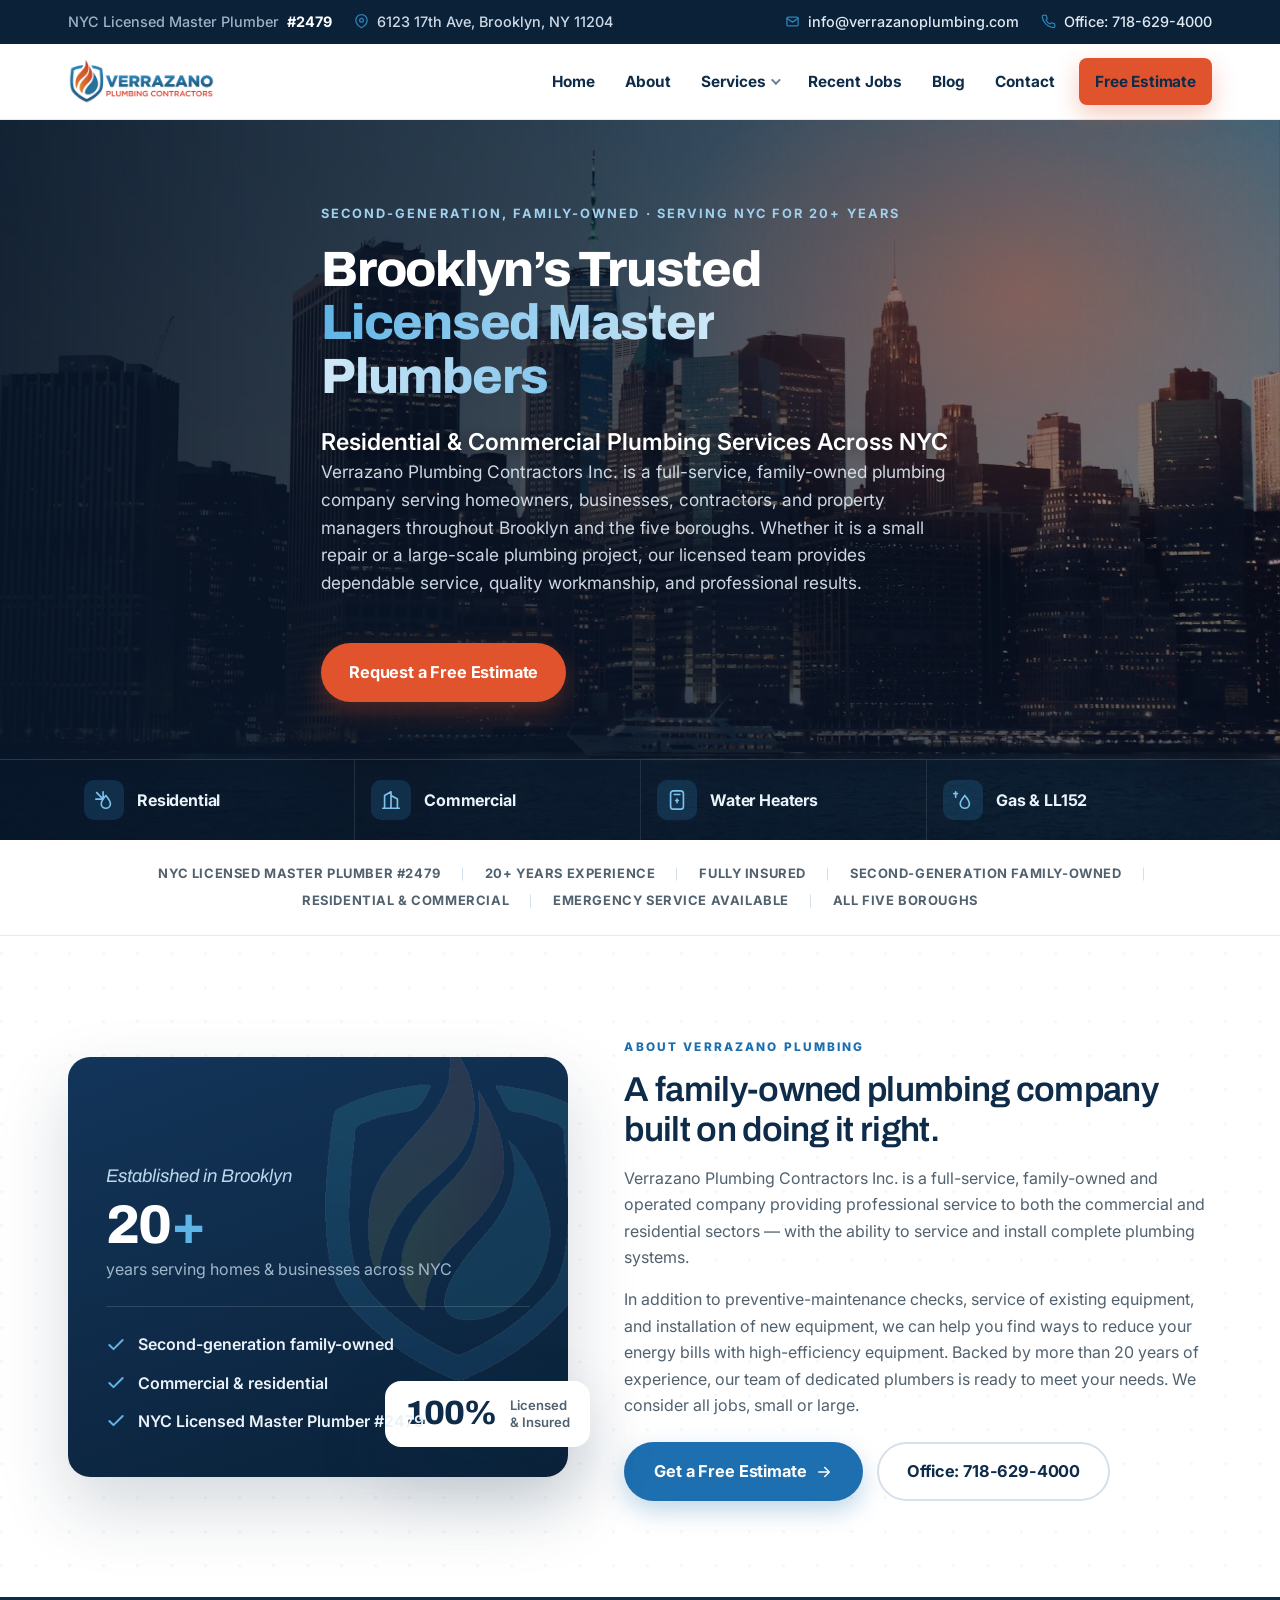
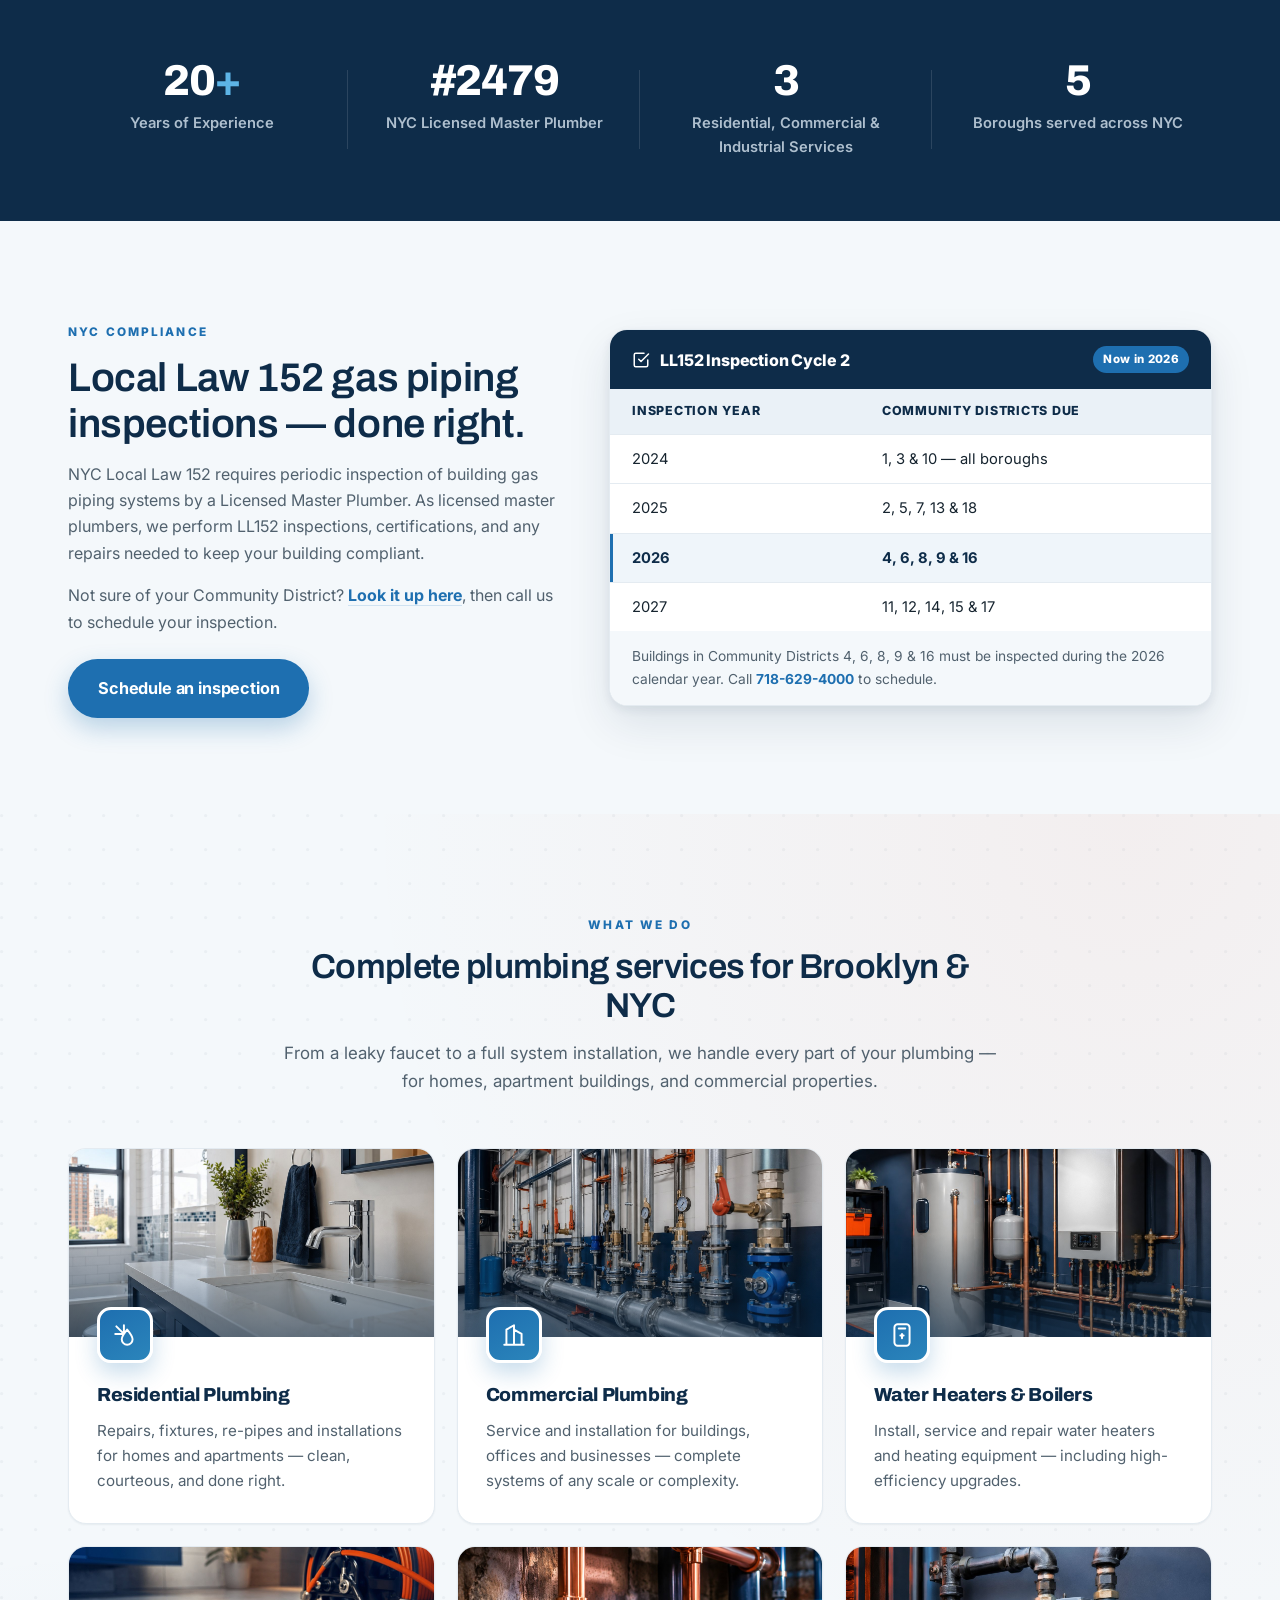
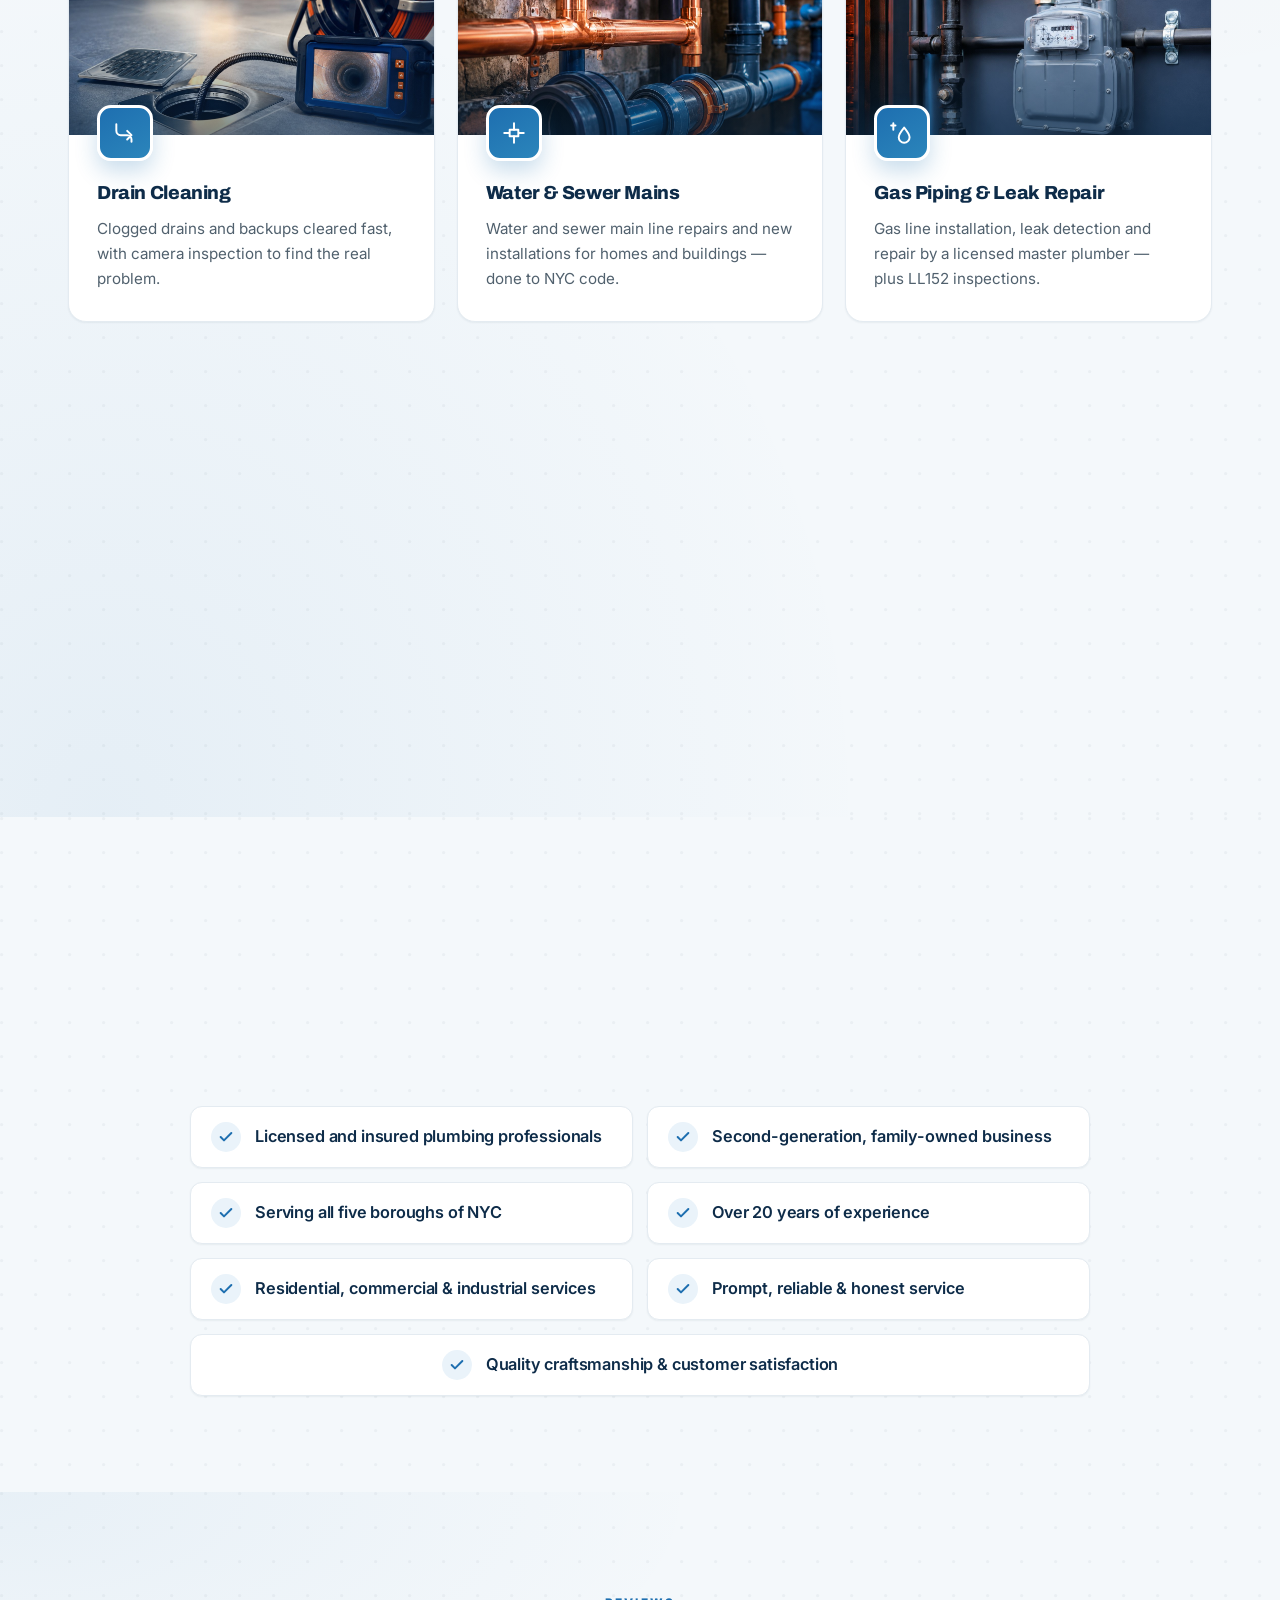
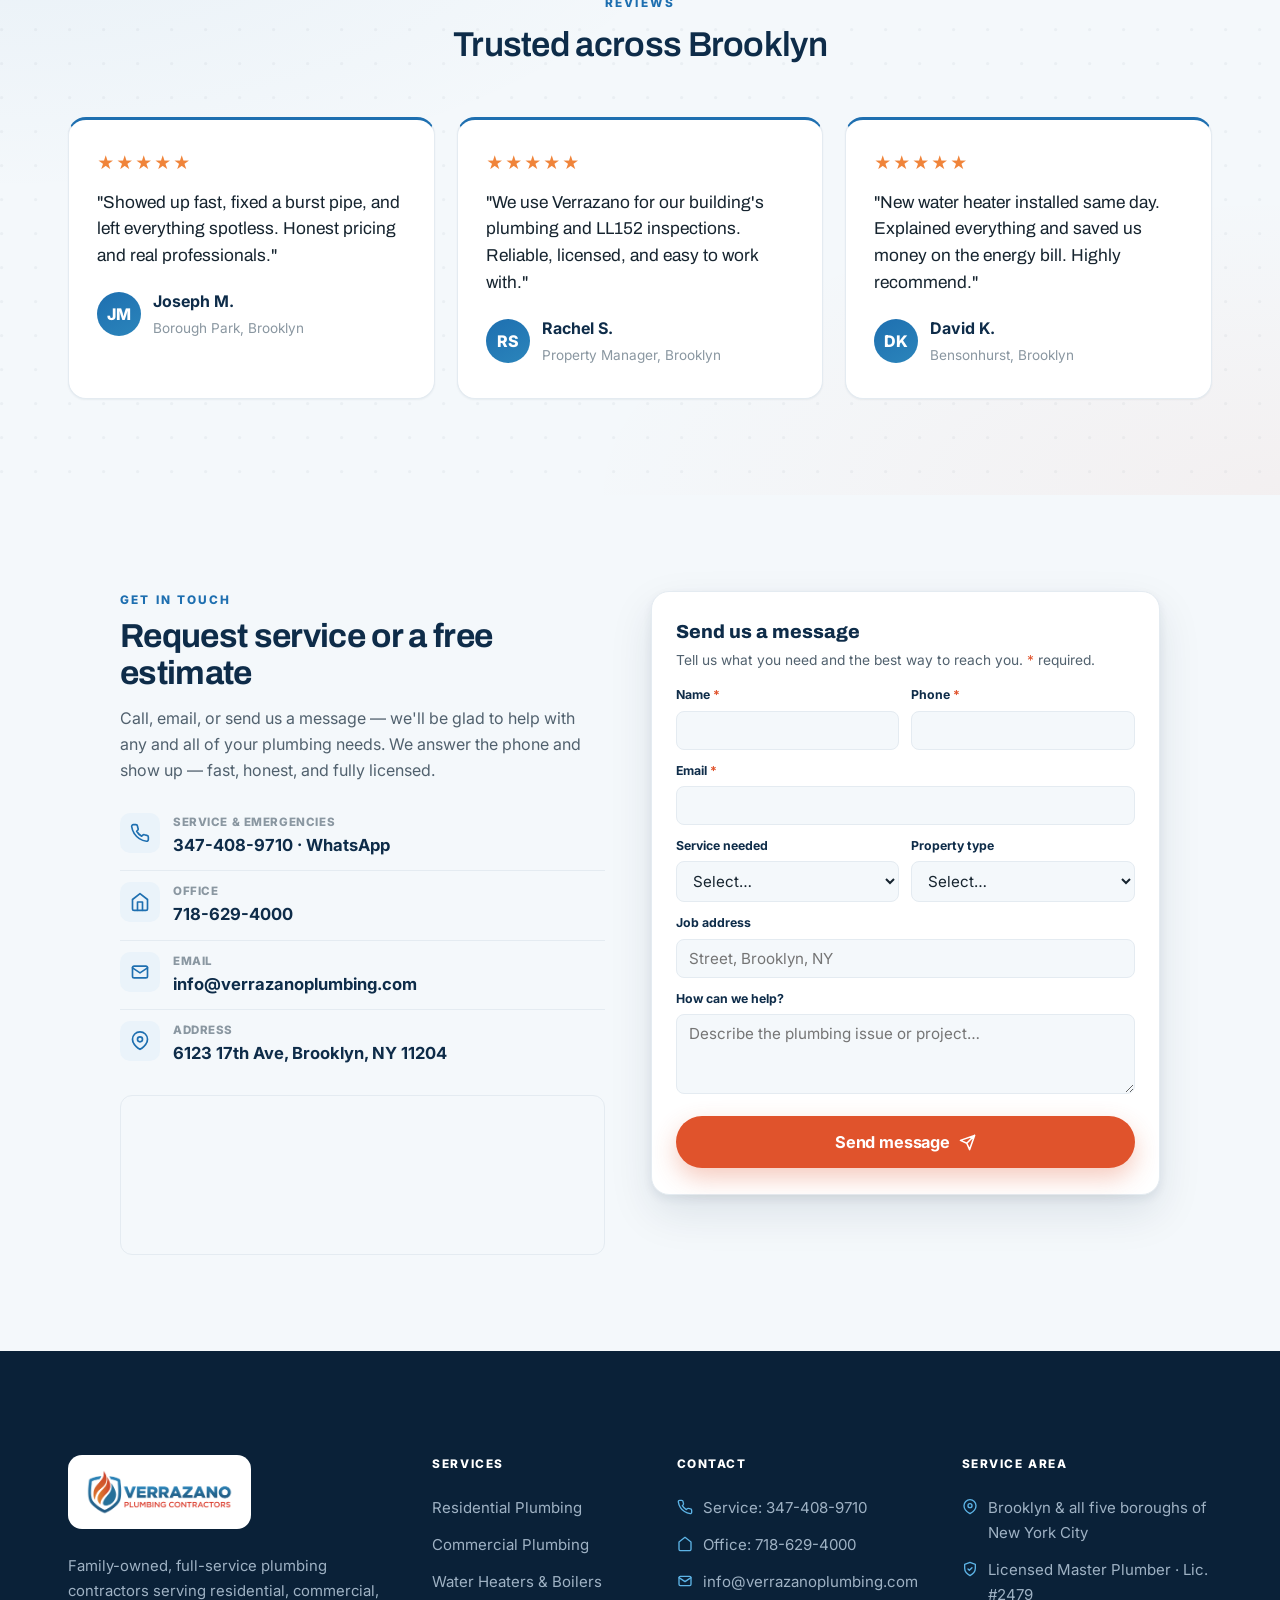
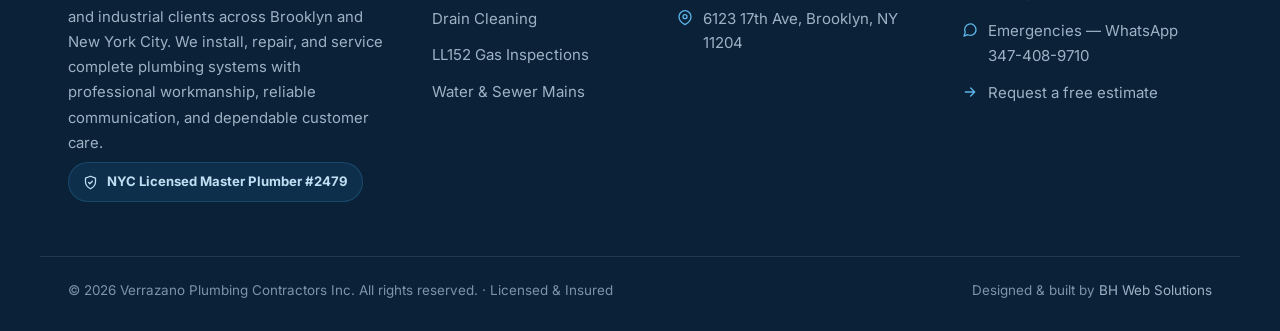
==== commit fdb56251: "Switch main "Call" CTA buttons to office line 718-629-4000 Mobile-nav and CTA-band call buttons now " ====
--- a/index.html
+++ b/index.html
@@ -68,7 +68,7 @@
   <a href="case-studies.html">Recent Jobs</a>
   <a href="blog.html">Blog</a>
   <a href="contact.html">Contact</a>
-  <a href="tel:3474089710" class="m-cta btn btn--org">Call 347-408-9710</a>
+  <a href="tel:7186294000" class="m-cta btn btn--org">Call 718-629-4000</a>
 </div>
 
 <!-- HERO -->
--- a/assets/site.css
+++ b/assets/site.css
@@ -14,10 +14,11 @@
   --serif:'Archivo','Inter',-apple-system,'Segoe UI',sans-serif;
   --max:1200px;--nav:76px;
   --ease:cubic-bezier(.4,0,.2,1);--ease-out:cubic-bezier(.22,1,.36,1);
+  --dots:url("data:image/svg+xml,%3Csvg xmlns='http://www.w3.org/2000/svg' width='34' height='34'%3E%3Ccircle cx='1.6' cy='1.6' r='1.6' fill='%230E2C49' fill-opacity='0.045'/%3E%3C/svg%3E");
 }
 *,*::before,*::after{box-sizing:border-box;margin:0;padding:0}
 html{scroll-behavior:smooth;scroll-padding-top:calc(var(--nav) + 44px);font-size:16px;-webkit-font-smoothing:antialiased;-moz-osx-font-smoothing:grayscale}
-body{font-family:var(--sans);background:var(--bg);color:var(--ink);line-height:1.65;overflow-x:hidden}
+body{font-family:var(--sans);background-color:var(--bg);background-image:var(--dots);color:var(--ink);line-height:1.65;overflow-x:hidden}
 a{text-decoration:none;color:inherit}
 img{max-width:100%;display:block}
 ::selection{background:var(--blue);color:#fff}
@@ -180,7 +181,9 @@
 .scard p{margin-top:8px;color:var(--ink-soft);font-size:.95rem}
 
 /* why */
-.why{background:var(--bg-soft)}
+.why{background-color:var(--bg-soft);background-image:var(--dots)}
+.svcs{background-color:var(--bg-soft);background-image:var(--dots),radial-gradient(ellipse 60% 55% at 88% 0%,rgba(224,83,44,.06),transparent),radial-gradient(ellipse 60% 55% at 8% 100%,rgba(30,111,176,.07),transparent)}
+.quotes{background-color:var(--bg-soft);background-image:var(--dots),radial-gradient(ellipse 55% 50% at 0% 0%,rgba(30,111,176,.06),transparent),radial-gradient(ellipse 55% 50% at 100% 100%,rgba(224,83,44,.05),transparent)}
 .why .grid{display:grid;grid-template-columns:repeat(3,1fr);gap:22px;margin-top:52px}
 .feat{background:#fff;border:1px solid var(--line);border-radius:var(--r-lg);padding:30px 26px;box-shadow:var(--sh-sm);display:flex;gap:16px;align-items:flex-start;transition:transform .25s var(--ease-out),box-shadow .25s}
 .feat:hover{transform:translateY(-5px);box-shadow:var(--sh)}
@@ -301,6 +304,18 @@
 .titlebar .in{position:relative;z-index:2}
 .titlebar h1{font-family:var(--sans);font-weight:800;font-size:clamp(2.1rem,4.6vw,3.3rem);letter-spacing:-.03em;line-height:1.06}
 .titlebar p{margin-top:14px;color:rgba(223,233,242,.82);font-size:1.1rem;max-width:640px}
+
+/* --- photo title bars (added) --- */
+.titlebar.has-photo{background:var(--navy)}
+.titlebar.has-photo::before,.titlebar.has-photo::after{display:none!important}
+.tb-media{position:absolute;inset:0;z-index:0;overflow:hidden}
+.tb-media img{width:100%;height:100%;object-fit:cover;object-position:center 40%;display:block}
+.tb-scrim{position:absolute;inset:0;z-index:1;background:linear-gradient(95deg,rgba(8,22,40,.94),rgba(8,22,40,.72) 52%,rgba(8,22,40,.46) 100%),linear-gradient(0deg,rgba(8,22,40,.55),transparent 55%)}
+.titlebar.has-photo .in{position:relative;z-index:2}
+@media (prefers-reduced-motion: no-preference){
+  .tb-media img{animation:tbZoom 24s ease-in-out infinite alternate;transform-origin:60% 40%;will-change:transform}
+  @keyframes tbZoom{from{transform:scale(1.06)}to{transform:scale(1.16) translate(-1%,-1%)}}
+}
 .crumb{display:flex;align-items:center;gap:8px;font-size:.86rem;font-weight:700;color:#9fc2dd;margin-bottom:16px}
 .crumb a{color:#9fc2dd;transition:color .2s}.crumb a:hover{color:#fff}
 .crumb span{opacity:.5}
@@ -523,4 +538,28 @@
 .hero__cta{margin-top:20px}
 .hero__cta .btn{font-size:1.02rem;padding:14px 26px}
 
+/* --- animated / cinematic hero (added) --- */
+@media (prefers-reduced-motion: no-preference){
+  /* slow Ken Burns zoom on the skyline */
+  .hero__media img{animation:heroZoom 21s ease-in-out infinite alternate;transform-origin:62% 42%;will-change:transform}
+  @keyframes heroZoom{from{transform:scale(1.05)}to{transform:scale(1.17) translate(-1.5%,-1.5%)}}
+
+  /* drifting warm orange glow over the scrim */
+  .hero__scrim::after{content:"";position:absolute;inset:0;pointer-events:none;background:radial-gradient(42% 55% at 80% 24%,rgba(232,83,31,.34),transparent 68%);mix-blend-mode:screen;animation:heroGlow 13s ease-in-out infinite alternate;will-change:transform,opacity}
+  @keyframes heroGlow{0%{transform:translate(0,0);opacity:.5}50%{opacity:.9}100%{transform:translate(-7%,9%);opacity:.62}}
+
+  /* staggered fade-up entrance for each line */
+  .hero__eyebrow,.hero h1,.hero__lead,.hero__sub,.hero__cta{opacity:0;animation:heroUp .68s cubic-bezier(.22,1,.36,1) forwards}
+  .hero__eyebrow{animation-delay:.11s}
+  .hero h1{animation-delay:.23s}
+  .hero__lead{animation-delay:.36s}
+  .hero__sub{animation-delay:.47s}
+  .hero__cta{animation-delay:.59s}
+  @keyframes heroUp{from{opacity:0;transform:translateY(24px)}to{opacity:1;transform:translateY(0)}}
+
+  /* continuous shimmer across the highlighted words */
+  .hero h1 .u{background:linear-gradient(100deg,#5db4e6 0%,#cfe8f7 28%,#5db4e6 52%,#5db4e6 100%);background-size:230% 100%;-webkit-background-clip:text;background-clip:text;-webkit-text-fill-color:transparent;color:transparent;animation:heroShimmer 4.6s linear infinite}
+  @keyframes heroShimmer{from{background-position:210% 0}to{background-position:-30% 0}}
+}
+
 .tb-lead{font-weight:700;font-size:1.06em;margin-bottom:.45rem}
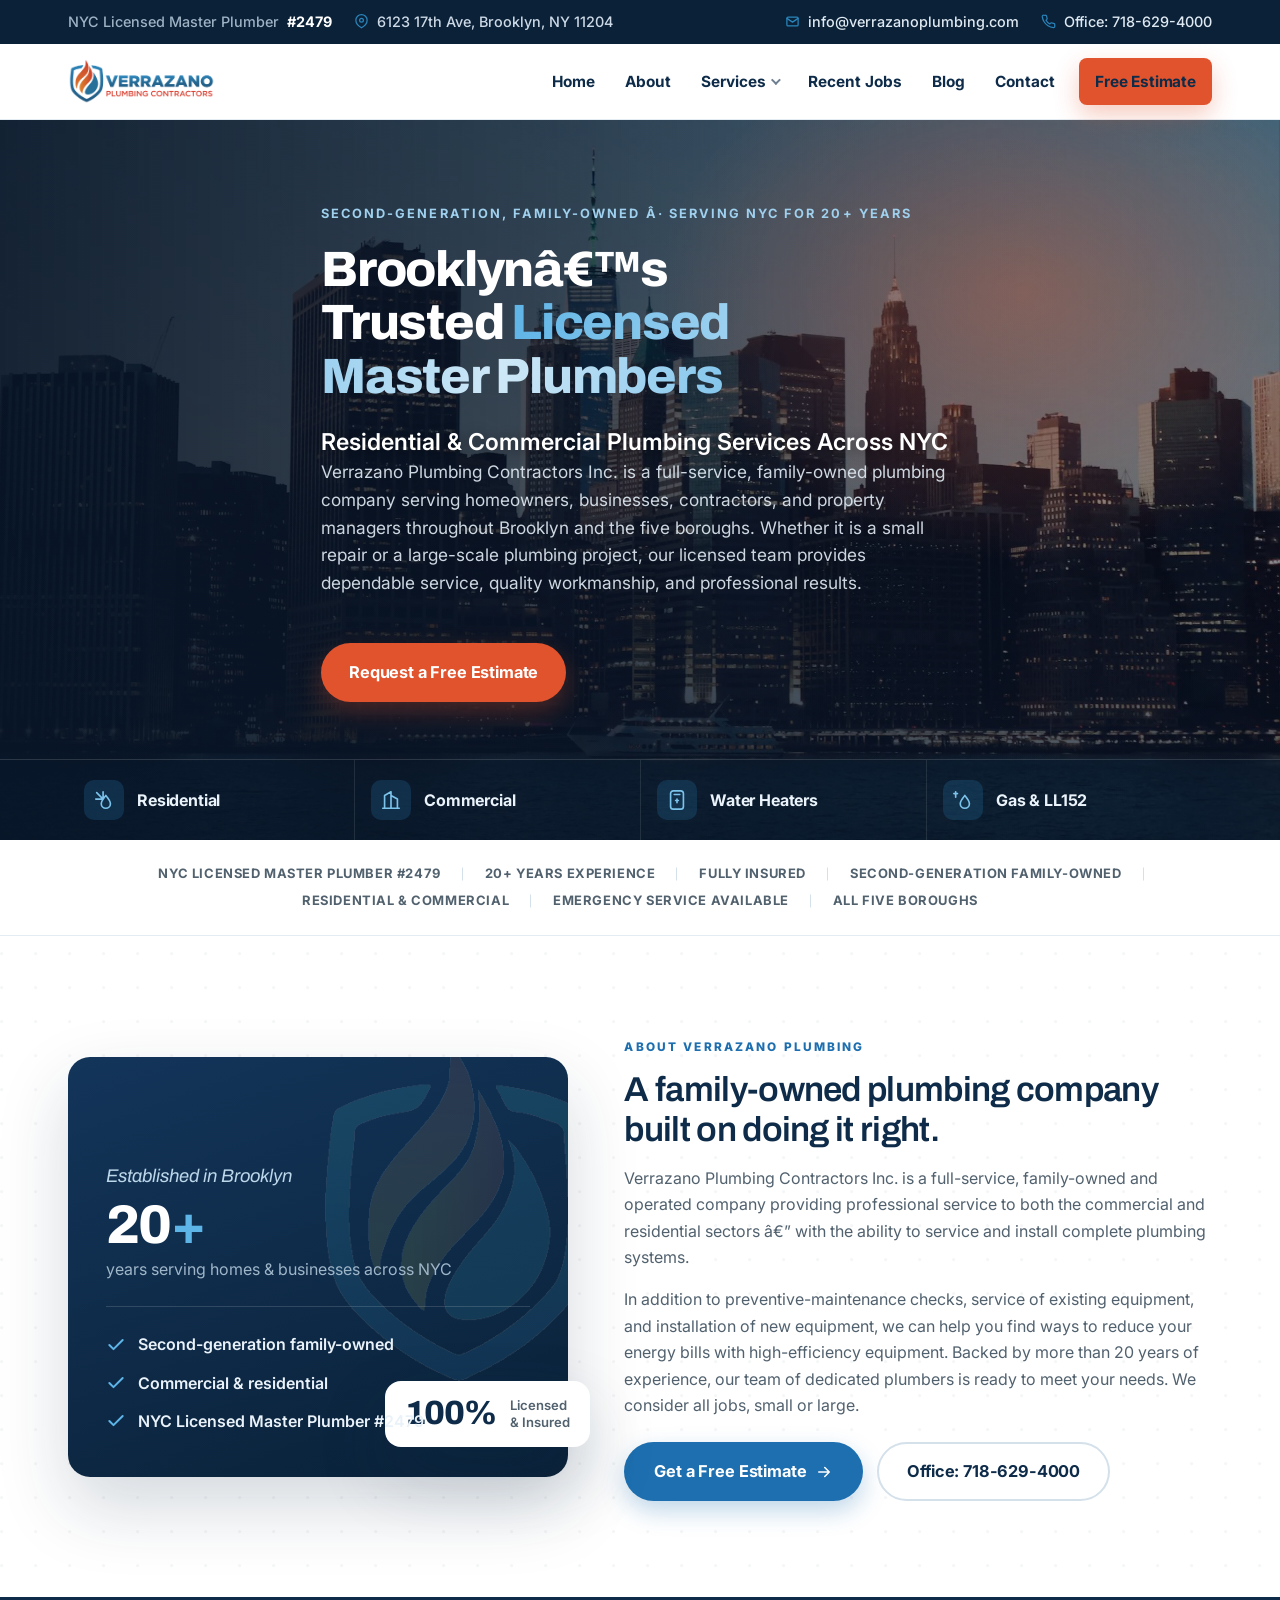
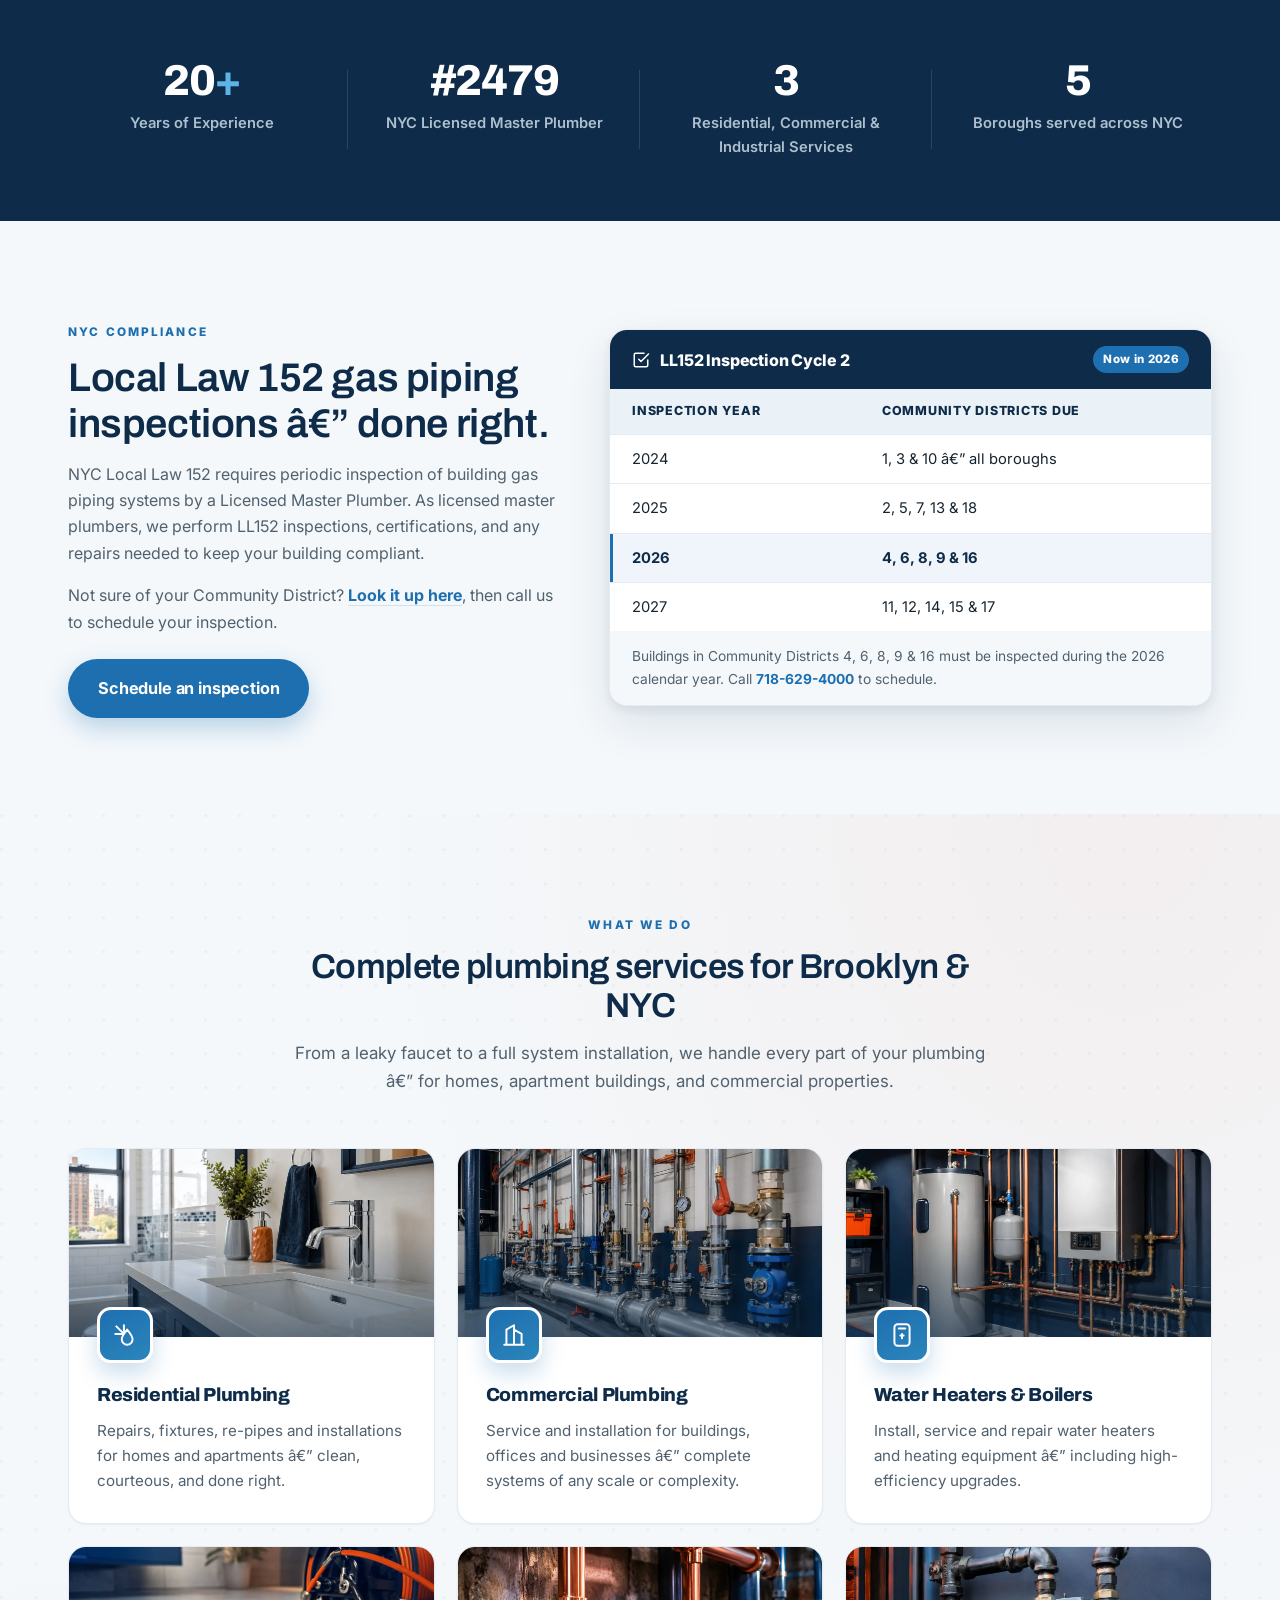
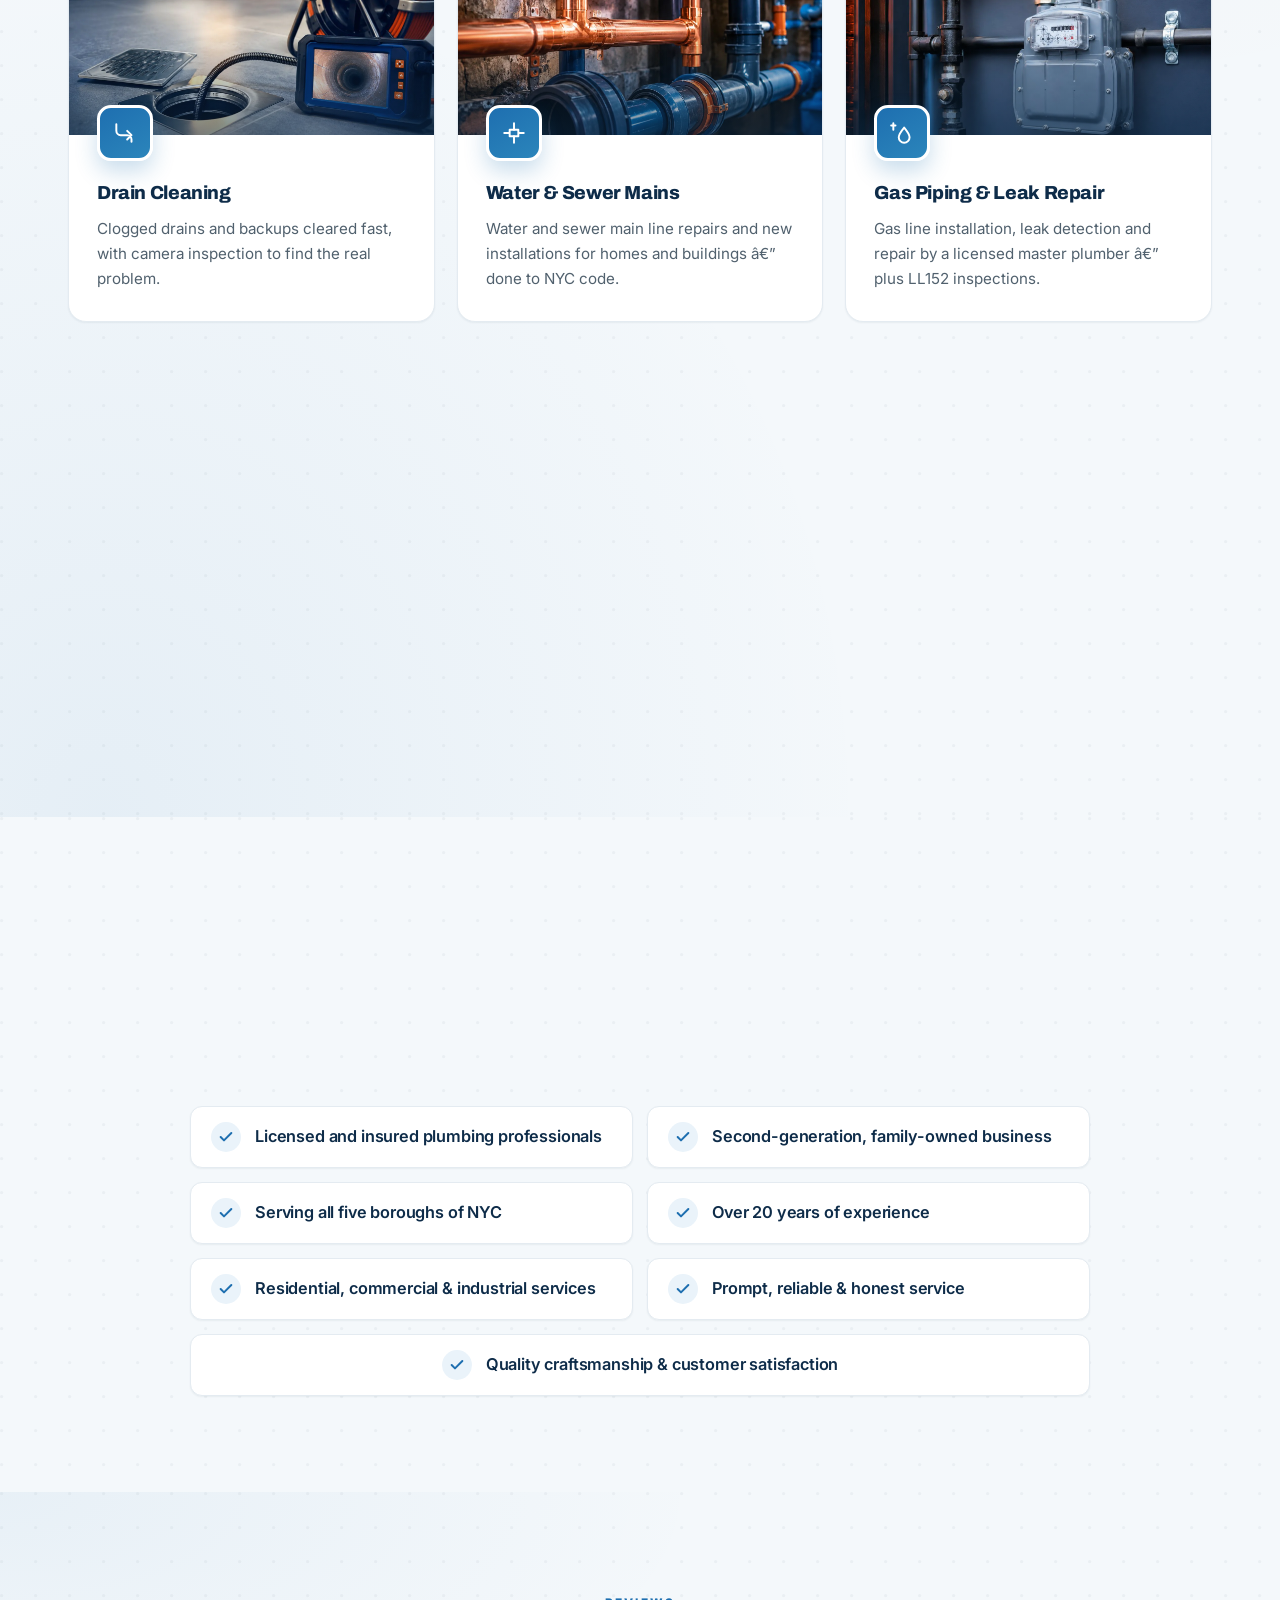
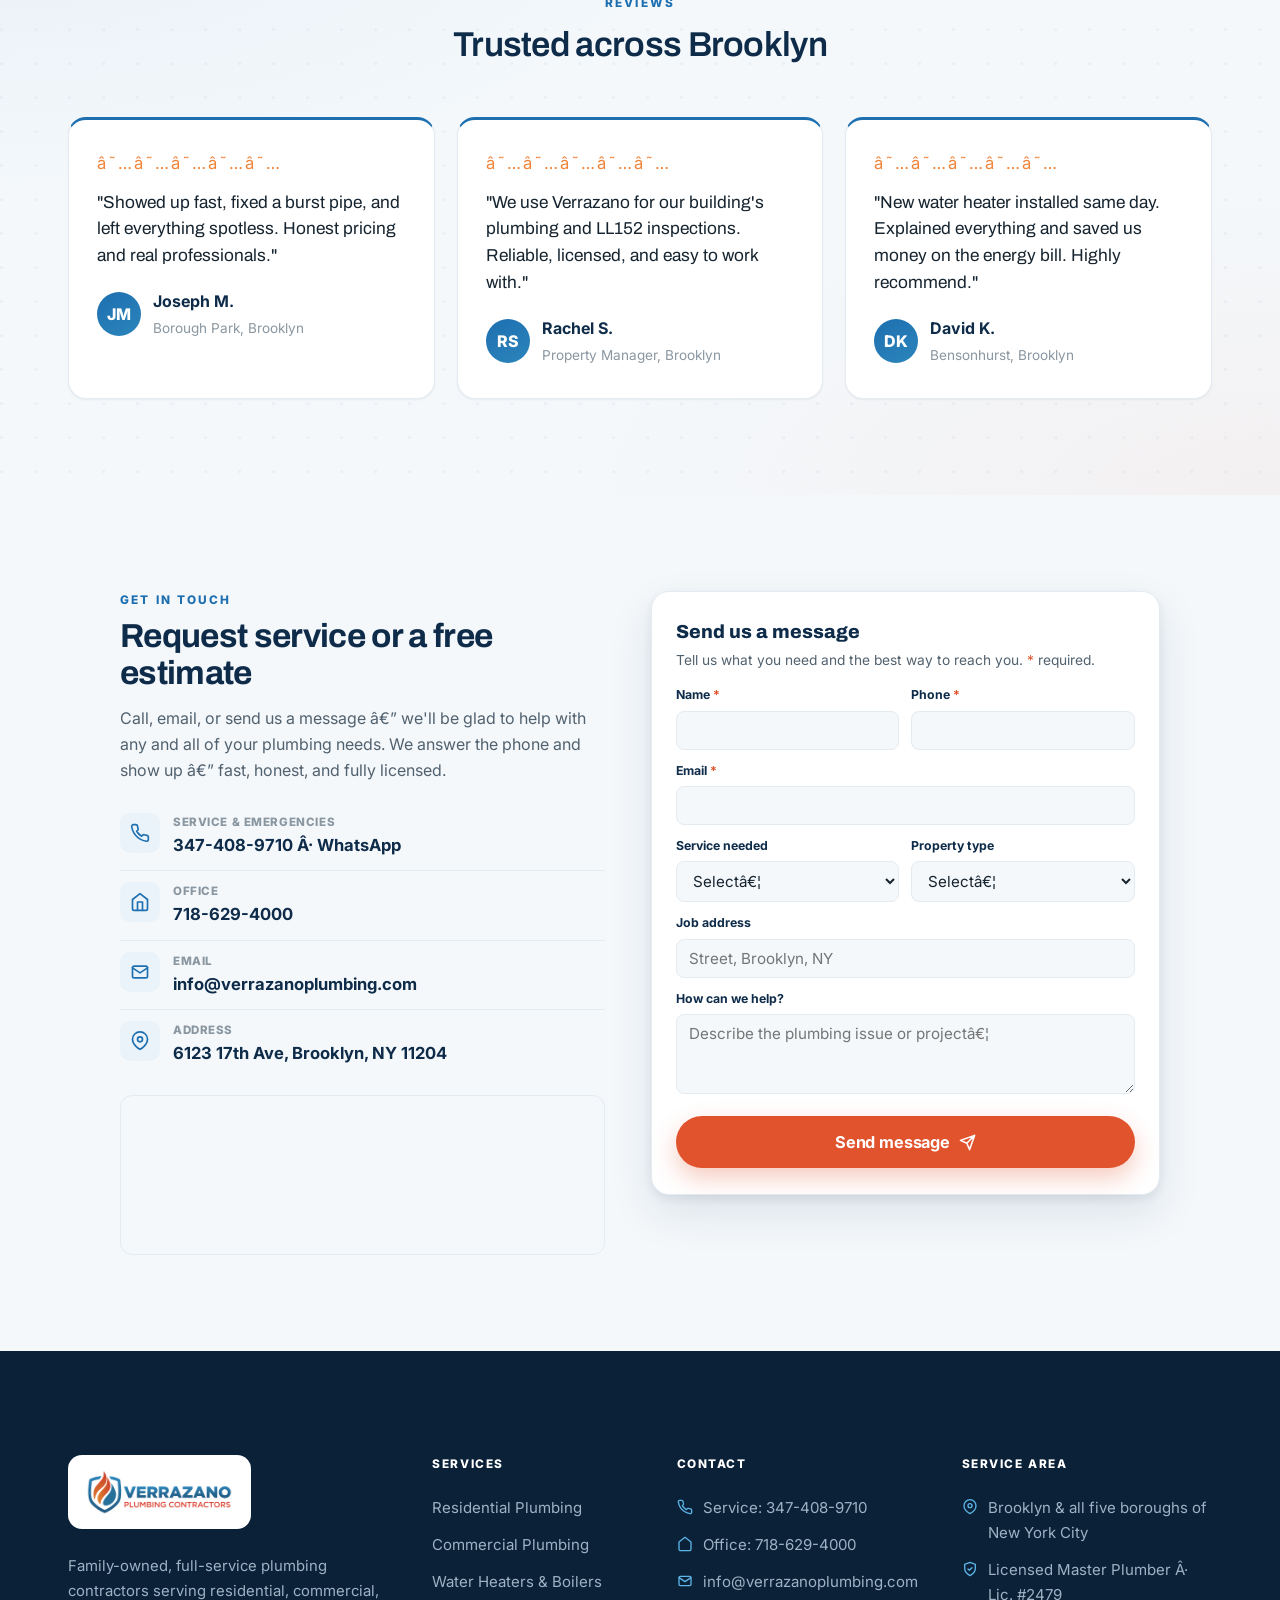
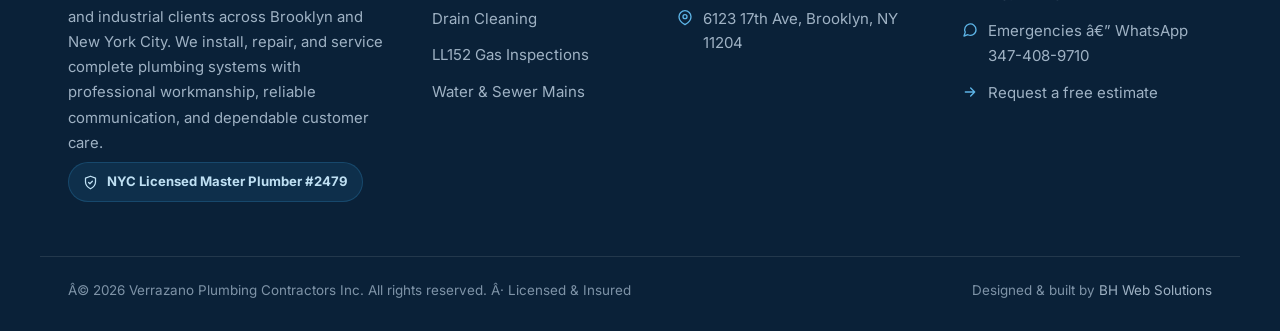
==== commit b31e3311: "Convert site photos to WebP (-46% image weight) Convert all 15 assets/img photos from JPG to WebP (c" ====
--- a/index.html
+++ b/index.html
@@ -3,19 +3,21 @@
 <head>
 <meta charset="UTF-8">
 <meta name="viewport" content="width=device-width, initial-scale=1.0">
-<title>Verrazano Plumbing Contractors Inc. | Licensed Master Plumber — Brooklyn, NY</title>
-<meta name="description" content="Verrazano Plumbing Contractors Inc. — family-owned, full-service commercial &amp; residential plumbing in Brooklyn and NYC. NYC Licensed Master Plumber #2479. 20+ years of experience. Call or WhatsApp 347-408-9710.">
+<title>Verrazano Plumbing Contractors Inc. | Licensed Master Plumber â€” Brooklyn, NY</title>
+<meta name="description" content="Verrazano Plumbing Contractors Inc. â€” family-owned, full-service commercial &amp; residential plumbing in Brooklyn and NYC. NYC Licensed Master Plumber #2479. 20+ years of experience. Call or WhatsApp 347-408-9710.">
 <meta name="theme-color" content="#0E2C49">
 <link rel="icon" type="image/png" sizes="32x32" href="assets/favicon-32.png">
 <link rel="icon" type="image/png" sizes="64x64" href="assets/favicon-64.png">
 <link rel="apple-touch-icon" href="assets/favicon-180.png">
 <meta property="og:type" content="website">
-<meta property="og:title" content="Verrazano Plumbing Contractors Inc. | Licensed Master Plumber — Brooklyn, NY">
+<meta property="og:title" content="Verrazano Plumbing Contractors Inc. | Licensed Master Plumber â€” Brooklyn, NY">
 <meta property="og:description" content="Family-owned, full-service commercial &amp; residential plumbing in Brooklyn and NYC. NYC Licensed Master Plumber #2479.">
 <meta property="og:image" content="assets/logo.png">
 <link rel="preconnect" href="https://fonts.googleapis.com">
 <link rel="preconnect" href="https://fonts.gstatic.com" crossorigin>
-<link href="https://fonts.googleapis.com/css2?family=Archivo:wght@500;600;700;800;900&family=Inter:wght@400;500;600;700&display=swap" rel="stylesheet">
+<link rel="preload" as="image" href="assets/img/nyc-skyline.webp" fetchpriority="high">
+<link rel="stylesheet" href="https://fonts.googleapis.com/css2?family=Archivo:wght@500;600;700;800;900&family=Inter:wght@400;500;600;700&display=swap" media="print" onload="this.media='all'">
+<noscript><link rel="stylesheet" href="https://fonts.googleapis.com/css2?family=Archivo:wght@500;600;700;800;900&family=Inter:wght@400;500;600;700&display=swap"></noscript>
 <link rel="stylesheet" href="assets/site.css">
 </head>
 <body>
@@ -73,11 +75,11 @@
 
 <!-- HERO -->
 <header class="hero" id="top">
-  <div class="hero__media" aria-hidden="true"><img src="assets/img/nyc-skyline.jpg" alt=""></div>
+  <div class="hero__media" aria-hidden="true"><img src="assets/img/nyc-skyline.webp" alt="" width="1920" height="1080" fetchpriority="high" decoding="async"></div>
   <div class="hero__scrim" aria-hidden="true"></div>
   <div class="in hero__inner">
-    <span class="hero__eyebrow">Second-Generation, Family-Owned · Serving NYC for 20+ Years</span>
-    <h1>Brooklyn’s Trusted <span class="u">Licensed Master Plumbers</span></h1>
+    <span class="hero__eyebrow">Second-Generation, Family-Owned Â· Serving NYC for 20+ Years</span>
+    <h1>Brooklynâ€™s Trusted <span class="u">Licensed Master Plumbers</span></h1>
     <p class="hero__lead">Residential &amp; Commercial Plumbing Services Across NYC</p>
     <p class="hero__sub">Verrazano Plumbing Contractors Inc. is a full-service, family-owned plumbing company serving homeowners, businesses, contractors, and property managers throughout Brooklyn and the five boroughs. Whether it is a small repair or a large-scale plumbing project, our licensed team provides dependable service, quality workmanship, and professional results.</p>
     <div class="hero__cta"><a class="btn btn--org" target="_blank" rel="noopener" href="https://wa.me/13474089710?text=Hi%20Verrazano%20Plumbing%2C%20I%20would%20like%20to%20request%20service%20or%20a%20free%20estimate.">Request a Free Estimate</a></div>
@@ -129,7 +131,7 @@
     <div class="about__body rv rd1">
       <span class="eyebrow">About Verrazano Plumbing</span>
       <h2>A family-owned plumbing company built on doing it right.</h2>
-      <p>Verrazano Plumbing Contractors Inc. is a full-service, family-owned and operated company providing professional service to both the commercial and residential sectors — with the ability to service and install complete plumbing systems.</p>
+      <p>Verrazano Plumbing Contractors Inc. is a full-service, family-owned and operated company providing professional service to both the commercial and residential sectors â€” with the ability to service and install complete plumbing systems.</p>
       <p>In addition to preventive-maintenance checks, service of existing equipment, and installation of new equipment, we can help you find ways to reduce your energy bills with high-efficiency equipment. Backed by more than 20 years of experience, our team of dedicated plumbers is ready to meet your needs. We consider all jobs, small or large.</p>
       <div class="cta-row">
         <a href="#contact" class="btn btn--blue">Get a Free Estimate <svg class="arr" width="18" height="18" viewBox="0 0 24 24" fill="none" stroke="currentColor" stroke-width="2" stroke-linecap="round" stroke-linejoin="round"><path d="M5 12h14M13 6l6 6-6 6"/></svg></a>
@@ -156,7 +158,7 @@
   <div class="in ll152__wrap">
     <div class="rv">
       <span class="eyebrow org">NYC Compliance</span>
-      <h2 style="font-family:var(--serif);font-weight:600;font-size:clamp(1.8rem,3.4vw,2.5rem);color:var(--navy);letter-spacing:-.01em;line-height:1.14;margin:12px 0 14px">Local Law 152 gas piping inspections — done right.</h2>
+      <h2 style="font-family:var(--serif);font-weight:600;font-size:clamp(1.8rem,3.4vw,2.5rem);color:var(--navy);letter-spacing:-.01em;line-height:1.14;margin:12px 0 14px">Local Law 152 gas piping inspections â€” done right.</h2>
       <p style="color:var(--ink-soft);margin-bottom:16px">NYC Local Law 152 requires periodic inspection of building gas piping systems by a Licensed Master Plumber. As licensed master plumbers, we perform LL152 inspections, certifications, and any repairs needed to keep your building compliant.</p>
       <p style="color:var(--ink-soft)">Not sure of your Community District? <a href="https://communityprofiles.planning.nyc.gov/" target="_blank" rel="noopener" style="color:var(--blue);font-weight:700;border-bottom:1px solid var(--blue-line)">Look it up here</a>, then call us to schedule your inspection.</p>
       <a href="#contact" class="btn btn--blue" style="margin-top:24px">Schedule an inspection</a>
@@ -170,7 +172,7 @@
       <table>
         <thead><tr><th>Inspection year</th><th>Community Districts due</th></tr></thead>
         <tbody>
-          <tr><td>2024</td><td>1, 3 &amp; 10 — all boroughs</td></tr>
+          <tr><td>2024</td><td>1, 3 &amp; 10 â€” all boroughs</td></tr>
           <tr><td>2025</td><td>2, 5, 7, 13 &amp; 18</td></tr>
           <tr class="now"><td>2026</td><td>4, 6, 8, 9 &amp; 16</td></tr>
           <tr><td>2027</td><td>11, 12, 14, 15 &amp; 17</td></tr>
@@ -187,16 +189,16 @@
     <div class="shead center rv">
       <span class="eyebrow">What We Do</span>
       <h2>Complete plumbing services for Brooklyn &amp; NYC</h2>
-      <p>From a leaky faucet to a full system installation, we handle every part of your plumbing — for homes, apartment buildings, and commercial properties.</p>
+      <p>From a leaky faucet to a full system installation, we handle every part of your plumbing â€” for homes, apartment buildings, and commercial properties.</p>
     </div>
     <div class="grid">
-      <div class="scard rv"><div class="scard__media"><img src="assets/img/bathroom.jpg" alt="Residential plumbing in a Brooklyn home" loading="lazy"></div><div class="scard__body"><span class="ic"><svg width="26" height="26" viewBox="0 0 24 24" fill="none" stroke="currentColor" stroke-width="1.8" stroke-linecap="round" stroke-linejoin="round"><path d="M3 11h8V3M11 11 4 4M14 21a5 5 0 0 0 5-5c0-3-5-9-5-9s-5 6-5 9a5 5 0 0 0 5 5Z"/></svg></span><h3>Residential Plumbing</h3><p>Repairs, fixtures, re-pipes and installations for homes and apartments — clean, courteous, and done right.</p></div></div>
-      <div class="scard rv"><div class="scard__media"><img src="assets/img/steelpipes.jpg" alt="Commercial plumbing systems" loading="lazy"></div><div class="scard__body"><span class="ic"><svg width="26" height="26" viewBox="0 0 24 24" fill="none" stroke="currentColor" stroke-width="1.8" stroke-linecap="round" stroke-linejoin="round"><path d="M3 21h18M5 21V7l7-4v18M19 21V11l-7-4"/></svg></span><h3>Commercial Plumbing</h3><p>Service and installation for buildings, offices and businesses — complete systems of any scale or complexity.</p></div></div>
-      <div class="scard rv"><div class="scard__media"><img src="assets/img/waterheater.jpg" alt="Water heater and boiler installation" loading="lazy"></div><div class="scard__body"><span class="ic"><svg width="26" height="26" viewBox="0 0 24 24" fill="none" stroke="currentColor" stroke-width="1.8" stroke-linecap="round" stroke-linejoin="round"><rect x="5" y="2" width="14" height="20" rx="3"/><path d="M9 6h6M12 11v4M10.5 12.5h3"/></svg></span><h3>Water Heaters &amp; Boilers</h3><p>Install, service and repair water heaters and heating equipment — including high-efficiency upgrades.</p></div></div>
-      <div class="scard rv"><div class="scard__media"><img src="assets/img/washroom.jpg" alt="Drain cleaning service" loading="lazy"></div><div class="scard__body"><span class="ic"><svg width="26" height="26" viewBox="0 0 24 24" fill="none" stroke="currentColor" stroke-width="1.8" stroke-linecap="round" stroke-linejoin="round"><path d="M4 4v6a4 4 0 0 0 4 4h6a4 4 0 0 1 4 4v2M14 10l4 4-4 4"/></svg></span><h3>Drain Cleaning</h3><p>Clogged drains and backups cleared fast, with camera inspection to find the real problem.</p></div></div>
-      <div class="scard rv"><div class="scard__media"><img src="assets/img/copperpipes.jpg" alt="Water and sewer main pipes" loading="lazy"></div><div class="scard__body"><span class="ic"><svg width="26" height="26" viewBox="0 0 24 24" fill="none" stroke="currentColor" stroke-width="1.8" stroke-linecap="round" stroke-linejoin="round"><path d="M3 12h5M16 12h5M8 9v6h8V9z"/><path d="M12 3v6M12 15v6"/></svg></span><h3>Water &amp; Sewer Mains</h3><p>Water and sewer main line repairs and new installations for homes and buildings — done to NYC code.</p></div></div>
-      <div class="scard rv"><div class="scard__media"><img src="assets/img/pipefittings.jpg" alt="Gas piping and leak repair" loading="lazy"></div><div class="scard__body"><span class="ic"><svg width="26" height="26" viewBox="0 0 24 24" fill="none" stroke="currentColor" stroke-width="1.8" stroke-linecap="round" stroke-linejoin="round"><path d="M14 21a5 5 0 0 0 5-5c0-3-5-9-5-9s-5 6-5 9a5 5 0 0 0 5 5Z"/><path d="M4 3v6M2 5h4"/></svg></span><h3>Gas Piping &amp; Leak Repair</h3><p>Gas line installation, leak detection and repair by a licensed master plumber — plus LL152 inspections.</p></div></div>
-      <div class="scard rv alt"><div class="scard__media"><img src="assets/img/wrench.jpg" alt="Emergency plumbing service" loading="lazy"></div><div class="scard__body"><span class="ic"><svg width="26" height="26" viewBox="0 0 24 24" fill="none" stroke="currentColor" stroke-width="1.8" stroke-linecap="round" stroke-linejoin="round"><path d="M12 2v4M12 18v4M2 12h4M18 12h4M5 5l2.5 2.5M16.5 16.5 19 19M19 5l-2.5 2.5M7.5 16.5 5 19"/><circle cx="12" cy="12" r="3"/></svg></span><h3>Emergency Service</h3><p>Burst pipes and urgent failures don't wait — message us on WhatsApp at 347-408-9710 and we'll respond as fast as we can.</p></div></div>
+      <div class="scard rv"><div class="scard__media"><img src="assets/img/bathroom.webp" alt="Residential plumbing in a Brooklyn home" loading="lazy"></div><div class="scard__body"><span class="ic"><svg width="26" height="26" viewBox="0 0 24 24" fill="none" stroke="currentColor" stroke-width="1.8" stroke-linecap="round" stroke-linejoin="round"><path d="M3 11h8V3M11 11 4 4M14 21a5 5 0 0 0 5-5c0-3-5-9-5-9s-5 6-5 9a5 5 0 0 0 5 5Z"/></svg></span><h3>Residential Plumbing</h3><p>Repairs, fixtures, re-pipes and installations for homes and apartments â€” clean, courteous, and done right.</p></div></div>
+      <div class="scard rv"><div class="scard__media"><img src="assets/img/steelpipes.webp" alt="Commercial plumbing systems" loading="lazy"></div><div class="scard__body"><span class="ic"><svg width="26" height="26" viewBox="0 0 24 24" fill="none" stroke="currentColor" stroke-width="1.8" stroke-linecap="round" stroke-linejoin="round"><path d="M3 21h18M5 21V7l7-4v18M19 21V11l-7-4"/></svg></span><h3>Commercial Plumbing</h3><p>Service and installation for buildings, offices and businesses â€” complete systems of any scale or complexity.</p></div></div>
+      <div class="scard rv"><div class="scard__media"><img src="assets/img/waterheater.webp" alt="Water heater and boiler installation" loading="lazy"></div><div class="scard__body"><span class="ic"><svg width="26" height="26" viewBox="0 0 24 24" fill="none" stroke="currentColor" stroke-width="1.8" stroke-linecap="round" stroke-linejoin="round"><rect x="5" y="2" width="14" height="20" rx="3"/><path d="M9 6h6M12 11v4M10.5 12.5h3"/></svg></span><h3>Water Heaters &amp; Boilers</h3><p>Install, service and repair water heaters and heating equipment â€” including high-efficiency upgrades.</p></div></div>
+      <div class="scard rv"><div class="scard__media"><img src="assets/img/washroom.webp" alt="Drain cleaning service" loading="lazy"></div><div class="scard__body"><span class="ic"><svg width="26" height="26" viewBox="0 0 24 24" fill="none" stroke="currentColor" stroke-width="1.8" stroke-linecap="round" stroke-linejoin="round"><path d="M4 4v6a4 4 0 0 0 4 4h6a4 4 0 0 1 4 4v2M14 10l4 4-4 4"/></svg></span><h3>Drain Cleaning</h3><p>Clogged drains and backups cleared fast, with camera inspection to find the real problem.</p></div></div>
+      <div class="scard rv"><div class="scard__media"><img src="assets/img/copperpipes.webp" alt="Water and sewer main pipes" loading="lazy"></div><div class="scard__body"><span class="ic"><svg width="26" height="26" viewBox="0 0 24 24" fill="none" stroke="currentColor" stroke-width="1.8" stroke-linecap="round" stroke-linejoin="round"><path d="M3 12h5M16 12h5M8 9v6h8V9z"/><path d="M12 3v6M12 15v6"/></svg></span><h3>Water &amp; Sewer Mains</h3><p>Water and sewer main line repairs and new installations for homes and buildings â€” done to NYC code.</p></div></div>
+      <div class="scard rv"><div class="scard__media"><img src="assets/img/pipefittings.webp" alt="Gas piping and leak repair" loading="lazy"></div><div class="scard__body"><span class="ic"><svg width="26" height="26" viewBox="0 0 24 24" fill="none" stroke="currentColor" stroke-width="1.8" stroke-linecap="round" stroke-linejoin="round"><path d="M14 21a5 5 0 0 0 5-5c0-3-5-9-5-9s-5 6-5 9a5 5 0 0 0 5 5Z"/><path d="M4 3v6M2 5h4"/></svg></span><h3>Gas Piping &amp; Leak Repair</h3><p>Gas line installation, leak detection and repair by a licensed master plumber â€” plus LL152 inspections.</p></div></div>
+      <div class="scard rv alt"><div class="scard__media"><img src="assets/img/wrench.webp" alt="Emergency plumbing service" loading="lazy"></div><div class="scard__body"><span class="ic"><svg width="26" height="26" viewBox="0 0 24 24" fill="none" stroke="currentColor" stroke-width="1.8" stroke-linecap="round" stroke-linejoin="round"><path d="M12 2v4M12 18v4M2 12h4M18 12h4M5 5l2.5 2.5M16.5 16.5 19 19M19 5l-2.5 2.5M7.5 16.5 5 19"/><circle cx="12" cy="12" r="3"/></svg></span><h3>Emergency Service</h3><p>Burst pipes and urgent failures don't wait â€” message us on WhatsApp at 347-408-9710 and we'll respond as fast as we can.</p></div></div>
     </div>
   </div>
 </section>
@@ -207,7 +209,7 @@
     <div class="shead center rv">
       <span class="eyebrow">Why Choose Us</span>
       <h2>Why choose Verrazano Plumbing?</h2>
-      <p>When you choose Verrazano Plumbing, you're choosing a company that takes pride in keeping New York flowing — one customer at a time.</p>
+      <p>When you choose Verrazano Plumbing, you're choosing a company that takes pride in keeping New York flowing â€” one customer at a time.</p>
     </div>
     <ul class="whychoose rv rd1">
       <li><span class="wc-ic"><svg width="16" height="16" viewBox="0 0 24 24" fill="none" stroke="currentColor" stroke-width="3" stroke-linecap="round" stroke-linejoin="round"><path d="m20 6-11 11-5-5"/></svg></span>Licensed and insured plumbing professionals</li>
@@ -221,7 +223,7 @@
   </div>
 </section>
 
-<!-- TESTIMONIALS (placeholder copy — replace with real reviews) -->
+<!-- TESTIMONIALS (placeholder copy â€” replace with real reviews) -->
 <section class="sec quotes">
   <div class="in">
     <div class="shead center rv">
@@ -229,9 +231,9 @@
       <h2>Trusted across Brooklyn</h2>
     </div>
     <div class="grid">
-      <div class="quote rv rd1"><div class="stars">★★★★★</div><blockquote>"Showed up fast, fixed a burst pipe, and left everything spotless. Honest pricing and real professionals."</blockquote><div class="who"><div class="av">JM</div><div><b>Joseph M.</b><span>Borough Park, Brooklyn</span></div></div></div>
-      <div class="quote rv rd2"><div class="stars">★★★★★</div><blockquote>"We use Verrazano for our building's plumbing and LL152 inspections. Reliable, licensed, and easy to work with."</blockquote><div class="who"><div class="av">RS</div><div><b>Rachel S.</b><span>Property Manager, Brooklyn</span></div></div></div>
-      <div class="quote rv rd3"><div class="stars">★★★★★</div><blockquote>"New water heater installed same day. Explained everything and saved us money on the energy bill. Highly recommend."</blockquote><div class="who"><div class="av">DK</div><div><b>David K.</b><span>Bensonhurst, Brooklyn</span></div></div></div>
+      <div class="quote rv rd1"><div class="stars">â˜…â˜…â˜…â˜…â˜…</div><blockquote>"Showed up fast, fixed a burst pipe, and left everything spotless. Honest pricing and real professionals."</blockquote><div class="who"><div class="av">JM</div><div><b>Joseph M.</b><span>Borough Park, Brooklyn</span></div></div></div>
+      <div class="quote rv rd2"><div class="stars">â˜…â˜…â˜…â˜…â˜…</div><blockquote>"We use Verrazano for our building's plumbing and LL152 inspections. Reliable, licensed, and easy to work with."</blockquote><div class="who"><div class="av">RS</div><div><b>Rachel S.</b><span>Property Manager, Brooklyn</span></div></div></div>
+      <div class="quote rv rd3"><div class="stars">â˜…â˜…â˜…â˜…â˜…</div><blockquote>"New water heater installed same day. Explained everything and saved us money on the energy bill. Highly recommend."</blockquote><div class="who"><div class="av">DK</div><div><b>David K.</b><span>Bensonhurst, Brooklyn</span></div></div></div>
     </div>
   </div>
 </section>
@@ -243,8 +245,8 @@
       <div class="hcontact__info rv">
         <span class="eyebrow">Get In Touch</span>
         <h2>Request service or a free estimate</h2>
-        <p class="hcontact__lead">Call, email, or send us a message — we'll be glad to help with any and all of your plumbing needs. We answer the phone and show up — fast, honest, and fully licensed.</p>
-        <div class="hc-line"><span class="hc-ic"><svg width="20" height="20" viewBox="0 0 24 24" fill="none" stroke="currentColor" stroke-width="2" stroke-linecap="round" stroke-linejoin="round"><path d="M22 16.9v3a2 2 0 0 1-2.2 2 19.8 19.8 0 0 1-8.6-3.1 19.5 19.5 0 0 1-6-6A19.8 19.8 0 0 1 2 4.2 2 2 0 0 1 4 2h3a2 2 0 0 1 2 1.7c.1 1 .4 1.9.7 2.8a2 2 0 0 1-.4 2.1L8 9.9a16 16 0 0 0 6 6l1.3-1.3a2 2 0 0 1 2.1-.4c.9.3 1.8.6 2.8.7A2 2 0 0 1 22 16.9Z"/></svg></span><div><div class="hc-k">Service &amp; Emergencies</div><div class="hc-v"><a href="tel:3474089710">347-408-9710</a> · <a href="https://wa.me/13474089710?text=Hi%20Verrazano%20Plumbing%2C%20I%20have%20a%20plumbing%20emergency." target="_blank" rel="noopener">WhatsApp</a></div></div></div>
+        <p class="hcontact__lead">Call, email, or send us a message â€” we'll be glad to help with any and all of your plumbing needs. We answer the phone and show up â€” fast, honest, and fully licensed.</p>
+        <div class="hc-line"><span class="hc-ic"><svg width="20" height="20" viewBox="0 0 24 24" fill="none" stroke="currentColor" stroke-width="2" stroke-linecap="round" stroke-linejoin="round"><path d="M22 16.9v3a2 2 0 0 1-2.2 2 19.8 19.8 0 0 1-8.6-3.1 19.5 19.5 0 0 1-6-6A19.8 19.8 0 0 1 2 4.2 2 2 0 0 1 4 2h3a2 2 0 0 1 2 1.7c.1 1 .4 1.9.7 2.8a2 2 0 0 1-.4 2.1L8 9.9a16 16 0 0 0 6 6l1.3-1.3a2 2 0 0 1 2.1-.4c.9.3 1.8.6 2.8.7A2 2 0 0 1 22 16.9Z"/></svg></span><div><div class="hc-k">Service &amp; Emergencies</div><div class="hc-v"><a href="tel:3474089710">347-408-9710</a> Â· <a href="https://wa.me/13474089710?text=Hi%20Verrazano%20Plumbing%2C%20I%20have%20a%20plumbing%20emergency." target="_blank" rel="noopener">WhatsApp</a></div></div></div>
         <div class="hc-line"><span class="hc-ic"><svg width="20" height="20" viewBox="0 0 24 24" fill="none" stroke="currentColor" stroke-width="2" stroke-linecap="round" stroke-linejoin="round"><path d="M3 9l9-7 9 7v11a2 2 0 0 1-2 2H5a2 2 0 0 1-2-2z"/><path d="M9 22V12h6v10"/></svg></span><div><div class="hc-k">Office</div><div class="hc-v"><a href="tel:7186294000">718-629-4000</a></div></div></div>
         <div class="hc-line"><span class="hc-ic"><svg width="20" height="20" viewBox="0 0 24 24" fill="none" stroke="currentColor" stroke-width="2" stroke-linecap="round" stroke-linejoin="round"><rect x="3" y="5" width="18" height="14" rx="2"/><path d="m3 7 9 6 9-6"/></svg></span><div><div class="hc-k">Email</div><div class="hc-v"><a href="mailto:info@verrazanoplumbing.com">info@verrazanoplumbing.com</a></div></div></div>
         <div class="hc-line"><span class="hc-ic"><svg width="20" height="20" viewBox="0 0 24 24" fill="none" stroke="currentColor" stroke-width="2" stroke-linecap="round" stroke-linejoin="round"><path d="M21 10c0 7-9 12-9 12s-9-5-9-12a9 9 0 0 1 18 0Z"/><circle cx="12" cy="10" r="3"/></svg></span><div><div class="hc-k">Address</div><div class="hc-v">6123 17th Ave, Brooklyn, NY 11204</div></div></div>
@@ -265,7 +267,7 @@
           <div class="fg row2">
             <div><label for="f-service">Service needed</label>
               <select id="f-service">
-                <option value="">Select…</option>
+                <option value="">Selectâ€¦</option>
                 <option>Residential plumbing</option>
                 <option>Commercial plumbing</option>
                 <option>Water heater / heating</option>
@@ -276,11 +278,11 @@
               </select>
             </div>
             <div><label for="f-prop">Property type</label>
-              <select id="f-prop"><option value="">Select…</option><option>Home / apartment</option><option>Commercial / building</option></select>
+              <select id="f-prop"><option value="">Selectâ€¦</option><option>Home / apartment</option><option>Commercial / building</option></select>
             </div>
           </div>
           <div class="fg"><label for="f-addr">Job address</label><input id="f-addr" type="text" autocomplete="street-address" placeholder="Street, Brooklyn, NY"></div>
-          <div class="fg"><label for="f-msg">How can we help?</label><textarea id="f-msg" placeholder="Describe the plumbing issue or project…"></textarea></div>
+          <div class="fg"><label for="f-msg">How can we help?</label><textarea id="f-msg" placeholder="Describe the plumbing issue or projectâ€¦"></textarea></div>
           <input type="text" id="company" class="hp" tabindex="-1" autocomplete="off" aria-hidden="true">
           <button type="submit" class="btn btn--org" id="cSubmit">Send message
             <svg width="17" height="17" viewBox="0 0 24 24" fill="none" stroke="currentColor" stroke-width="2.2" stroke-linecap="round" stroke-linejoin="round"><path d="M22 2 11 13M22 2l-7 20-4-9-9-4 20-7Z"/></svg></button>
@@ -288,8 +290,8 @@
         </form>
         <div class="csuccess" id="cSuccess">
           <div class="ic"><svg width="32" height="32" viewBox="0 0 24 24" fill="none" stroke="currentColor" stroke-width="2.4" stroke-linecap="round" stroke-linejoin="round"><path d="M20 6 9 17l-5-5"/></svg></div>
-          <h3>Thanks — we've got it!</h3>
-          <p>Your request has been sent — we'll get back to you as soon as possible, usually within hours. Need us now? Call <a href="tel:3474089710" style="color:var(--blue);font-weight:700">347-408-9710</a>.</p>
+          <h3>Thanks â€” we've got it!</h3>
+          <p>Your request has been sent â€” we'll get back to you as soon as possible, usually within hours. Need us now? Call <a href="tel:3474089710" style="color:var(--blue);font-weight:700">347-408-9710</a>.</p>
         </div>
       </div>
     </div>
@@ -323,13 +325,13 @@
     <div>
       <h5>Service Area</h5>
       <span class="fl"><svg width="16" height="16" viewBox="0 0 24 24" fill="none" stroke="currentColor" stroke-width="2" stroke-linecap="round" stroke-linejoin="round"><path d="M21 10c0 7-9 12-9 12s-9-5-9-12a9 9 0 0 1 18 0Z"/><circle cx="12" cy="10" r="3"/></svg>Brooklyn &amp; all five boroughs of New York City</span>
-      <span class="fl"><svg width="16" height="16" viewBox="0 0 24 24" fill="none" stroke="currentColor" stroke-width="2" stroke-linecap="round" stroke-linejoin="round"><path d="M12 2 4 5v6c0 5 3.4 8.5 8 11 4.6-2.5 8-6 8-11V5l-8-3Z"/><path d="m9 12 2 2 4-4"/></svg>Licensed Master Plumber · Lic. #2479</span>
-      <a class="fl" href="https://wa.me/13474089710?text=Hi%20Verrazano%20Plumbing%2C%20I%20have%20a%20plumbing%20emergency." target="_blank" rel="noopener"><svg width="16" height="16" viewBox="0 0 24 24" fill="none" stroke="currentColor" stroke-width="2" stroke-linecap="round" stroke-linejoin="round"><path d="M21 11.5a8.4 8.4 0 0 1-12.1 7.6L3 21l1.9-5.8A8.5 8.5 0 1 1 21 11.5Z"/></svg>Emergencies — WhatsApp 347-408-9710</a>
+      <span class="fl"><svg width="16" height="16" viewBox="0 0 24 24" fill="none" stroke="currentColor" stroke-width="2" stroke-linecap="round" stroke-linejoin="round"><path d="M12 2 4 5v6c0 5 3.4 8.5 8 11 4.6-2.5 8-6 8-11V5l-8-3Z"/><path d="m9 12 2 2 4-4"/></svg>Licensed Master Plumber Â· Lic. #2479</span>
+      <a class="fl" href="https://wa.me/13474089710?text=Hi%20Verrazano%20Plumbing%2C%20I%20have%20a%20plumbing%20emergency." target="_blank" rel="noopener"><svg width="16" height="16" viewBox="0 0 24 24" fill="none" stroke="currentColor" stroke-width="2" stroke-linecap="round" stroke-linejoin="round"><path d="M21 11.5a8.4 8.4 0 0 1-12.1 7.6L3 21l1.9-5.8A8.5 8.5 0 1 1 21 11.5Z"/></svg>Emergencies â€” WhatsApp 347-408-9710</a>
       <a class="fl" href="contact.html"><svg width="16" height="16" viewBox="0 0 24 24" fill="none" stroke="currentColor" stroke-width="2" stroke-linecap="round" stroke-linejoin="round"><path d="M5 12h14M13 6l6 6-6 6"/></svg>Request a free estimate</a>
     </div>
   </div>
   <div class="foot__bottom">
-    <span>© 2026 Verrazano Plumbing Contractors Inc. All rights reserved. · Licensed &amp; Insured</span>
+    <span>Â© 2026 Verrazano Plumbing Contractors Inc. All rights reserved. Â· Licensed &amp; Insured</span>
     <span>Designed &amp; built by <a href="https://bhwebsolutions.com" target="_blank" rel="noopener">BH Web Solutions</a></span>
   </div>
 </footer>
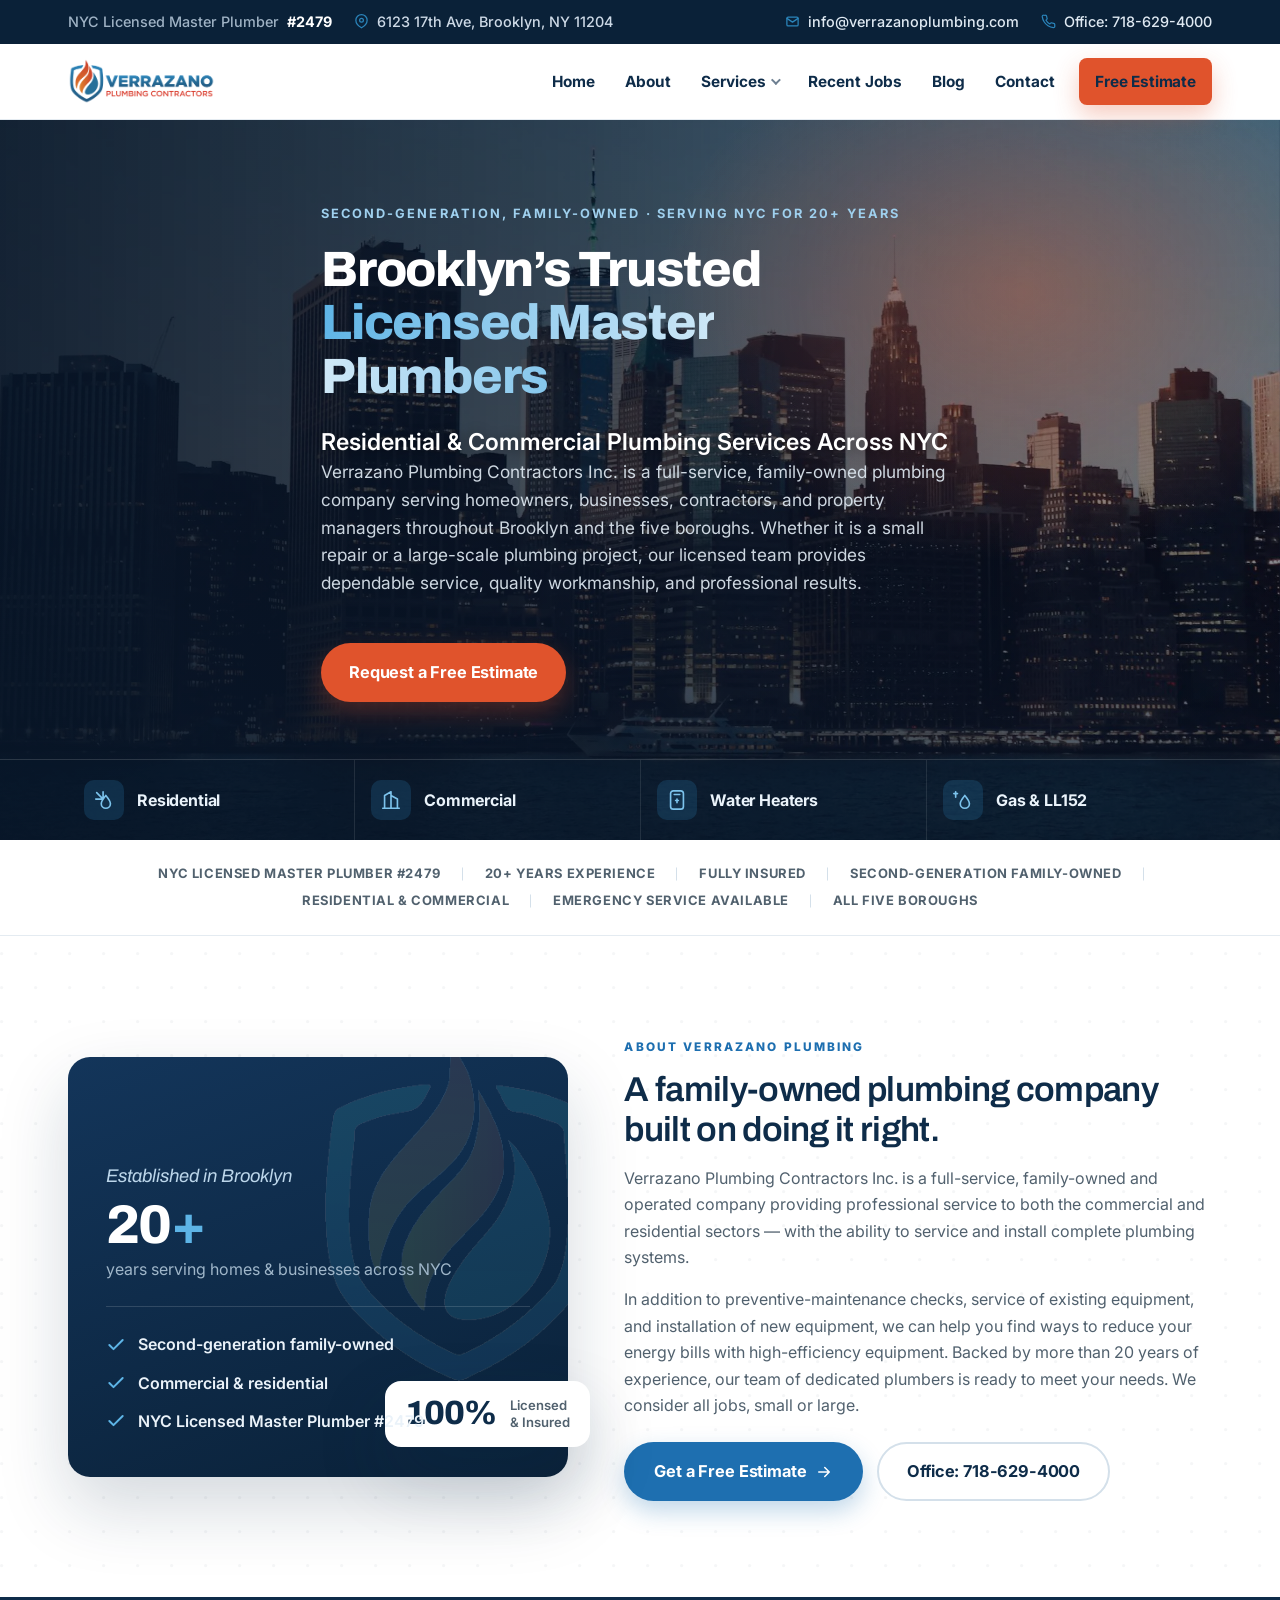
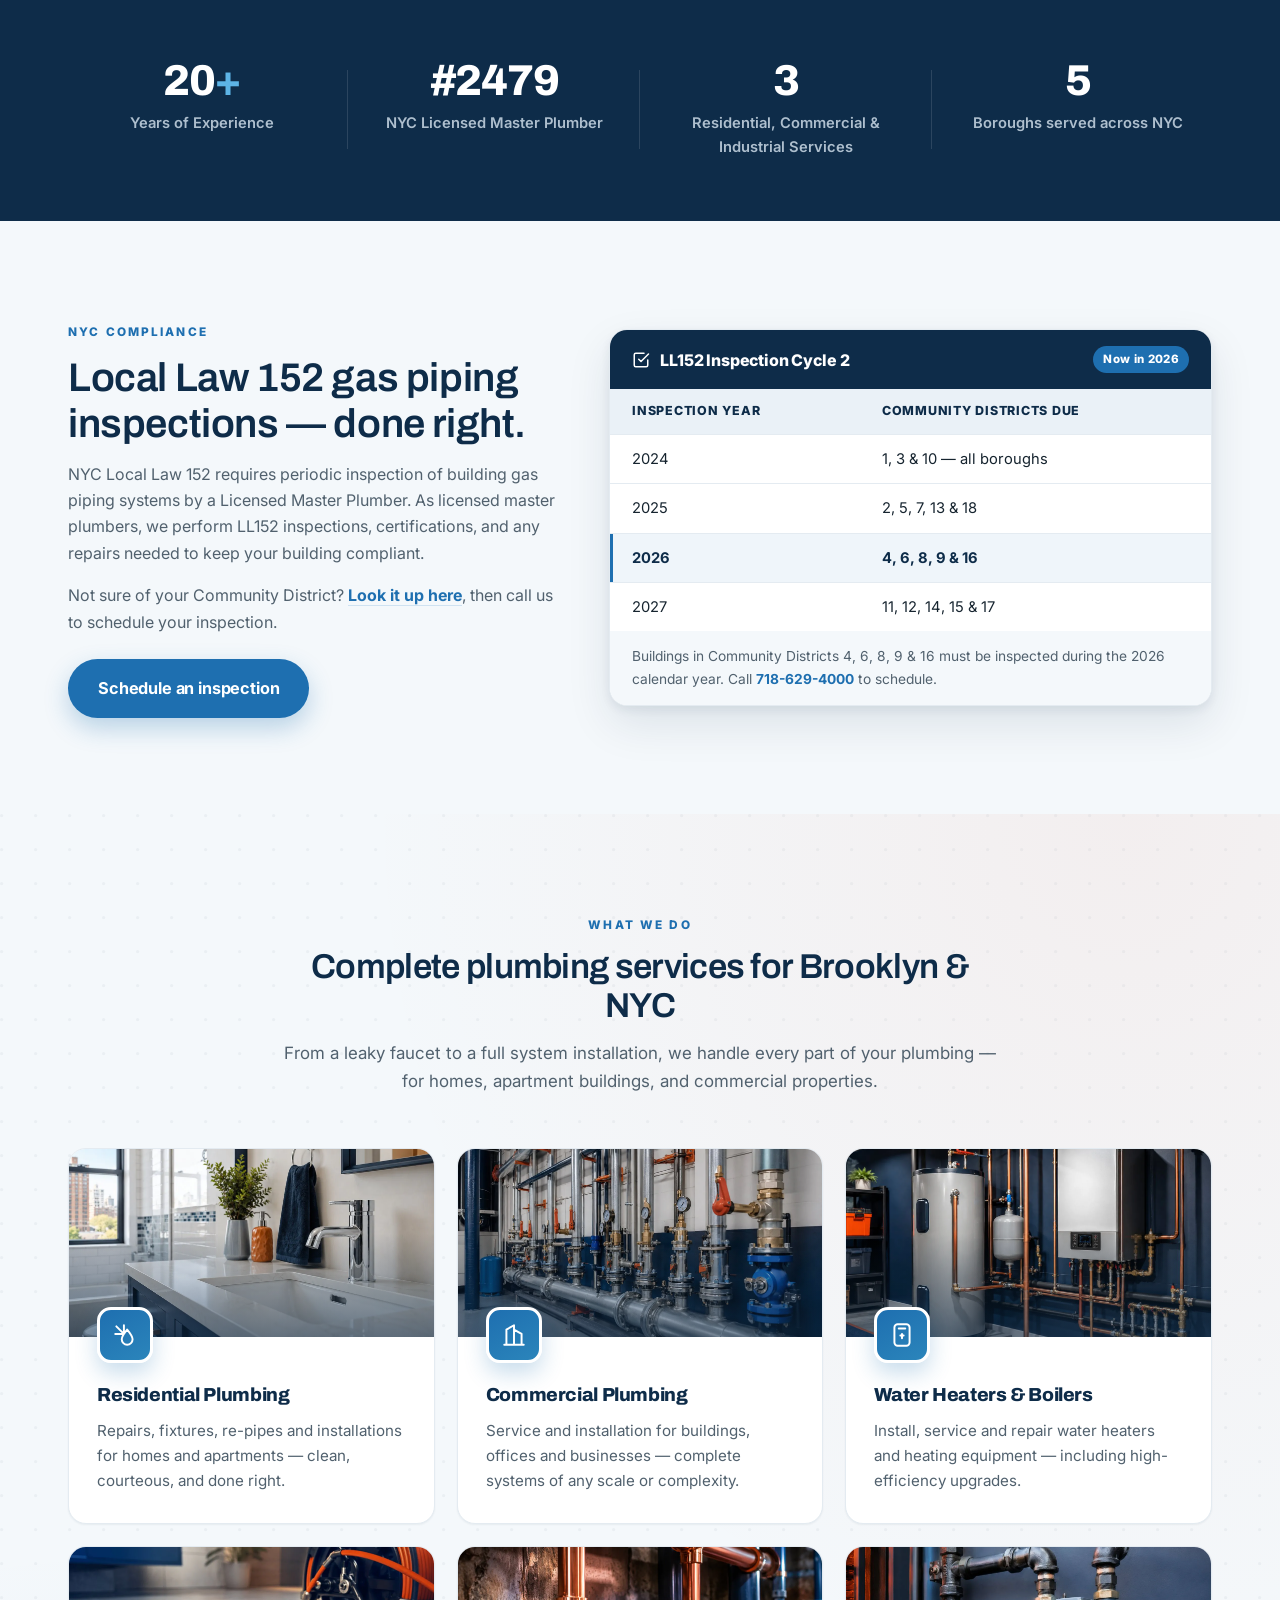
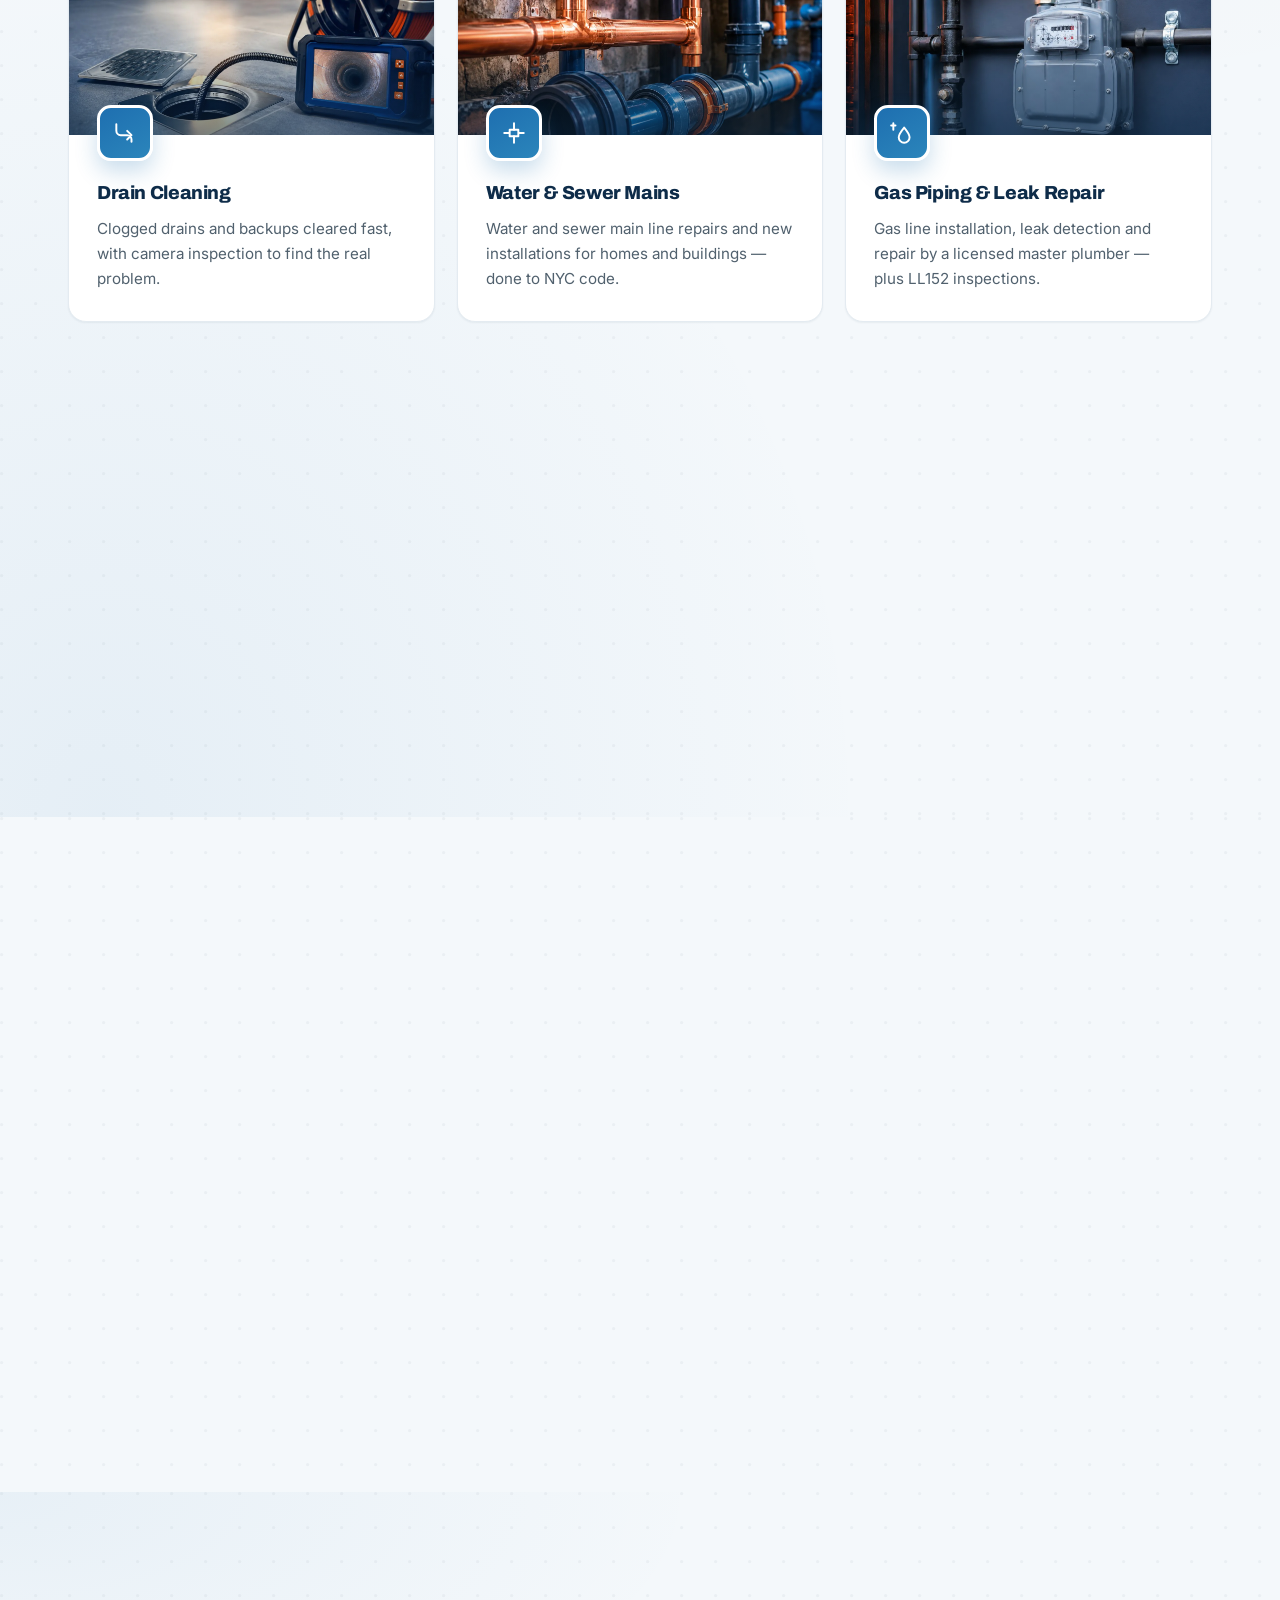
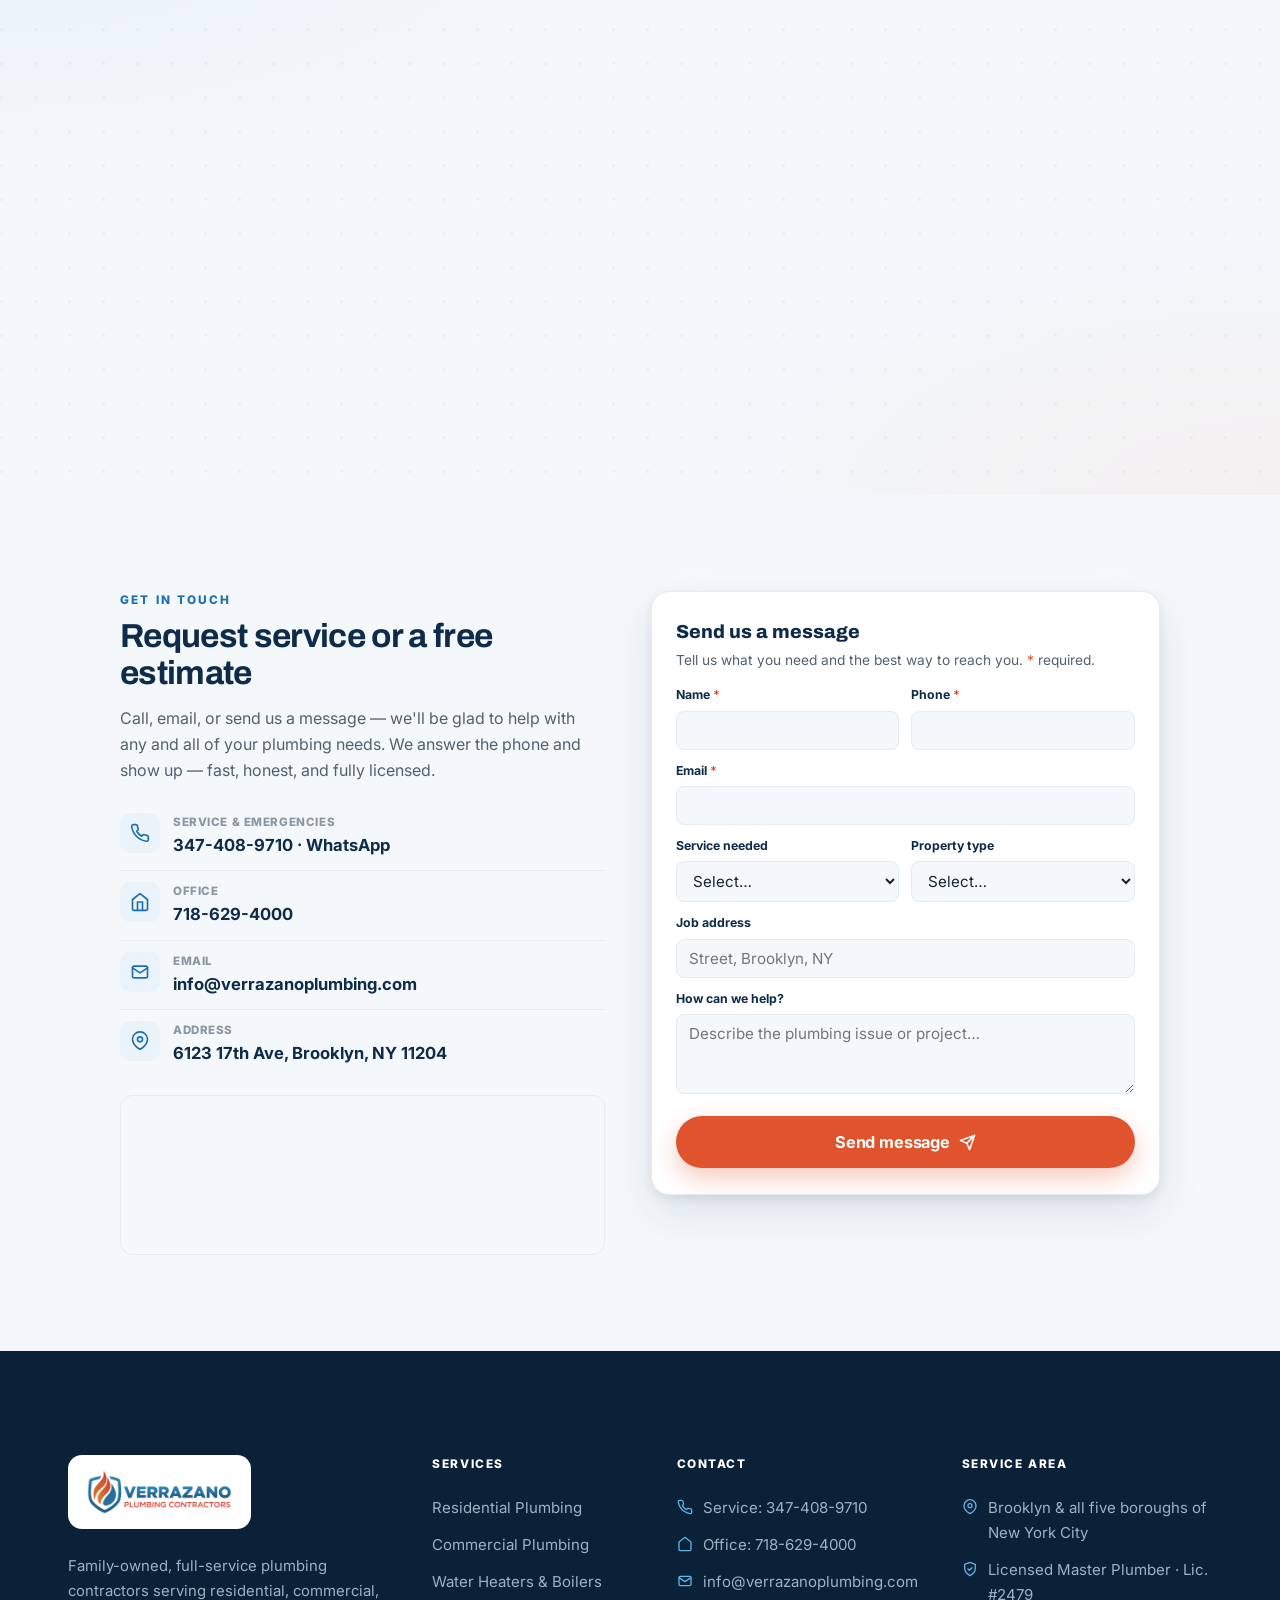
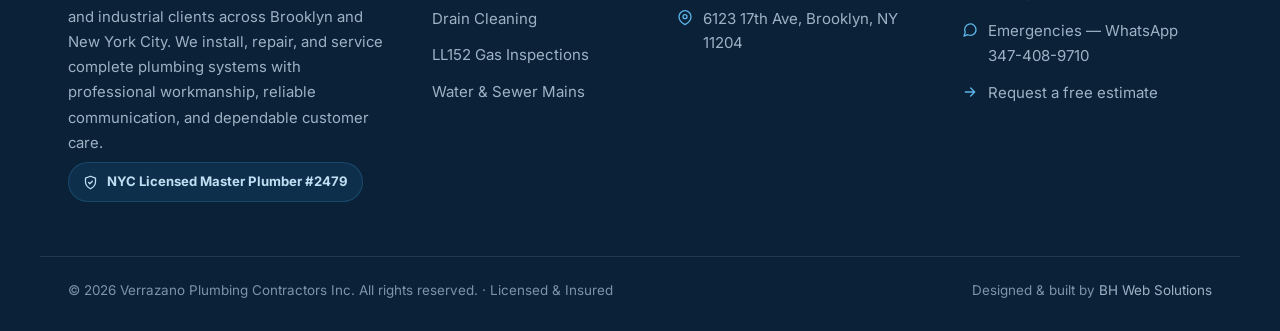
==== commit c9564092: "Fix mojibake (double-encoded UTF-8) across all pages An earlier script re-saved the files in the wro" ====
--- a/index.html
+++ b/index.html
@@ -3,14 +3,14 @@
 <head>
 <meta charset="UTF-8">
 <meta name="viewport" content="width=device-width, initial-scale=1.0">
-<title>Verrazano Plumbing Contractors Inc. | Licensed Master Plumber â€” Brooklyn, NY</title>
-<meta name="description" content="Verrazano Plumbing Contractors Inc. â€” family-owned, full-service commercial &amp; residential plumbing in Brooklyn and NYC. NYC Licensed Master Plumber #2479. 20+ years of experience. Call or WhatsApp 347-408-9710.">
+<title>Verrazano Plumbing Contractors Inc. | Licensed Master Plumber — Brooklyn, NY</title>
+<meta name="description" content="Verrazano Plumbing Contractors Inc. — family-owned, full-service commercial &amp; residential plumbing in Brooklyn and NYC. NYC Licensed Master Plumber #2479. 20+ years of experience. Call or WhatsApp 347-408-9710.">
 <meta name="theme-color" content="#0E2C49">
 <link rel="icon" type="image/png" sizes="32x32" href="assets/favicon-32.png">
 <link rel="icon" type="image/png" sizes="64x64" href="assets/favicon-64.png">
 <link rel="apple-touch-icon" href="assets/favicon-180.png">
 <meta property="og:type" content="website">
-<meta property="og:title" content="Verrazano Plumbing Contractors Inc. | Licensed Master Plumber â€” Brooklyn, NY">
+<meta property="og:title" content="Verrazano Plumbing Contractors Inc. | Licensed Master Plumber — Brooklyn, NY">
 <meta property="og:description" content="Family-owned, full-service commercial &amp; residential plumbing in Brooklyn and NYC. NYC Licensed Master Plumber #2479.">
 <meta property="og:image" content="assets/logo.png">
 <link rel="preconnect" href="https://fonts.googleapis.com">
@@ -78,8 +78,8 @@
   <div class="hero__media" aria-hidden="true"><img src="assets/img/nyc-skyline.webp" alt="" width="1920" height="1080" fetchpriority="high" decoding="async"></div>
   <div class="hero__scrim" aria-hidden="true"></div>
   <div class="in hero__inner">
-    <span class="hero__eyebrow">Second-Generation, Family-Owned Â· Serving NYC for 20+ Years</span>
-    <h1>Brooklynâ€™s Trusted <span class="u">Licensed Master Plumbers</span></h1>
+    <span class="hero__eyebrow">Second-Generation, Family-Owned · Serving NYC for 20+ Years</span>
+    <h1>Brooklyn’s Trusted <span class="u">Licensed Master Plumbers</span></h1>
     <p class="hero__lead">Residential &amp; Commercial Plumbing Services Across NYC</p>
     <p class="hero__sub">Verrazano Plumbing Contractors Inc. is a full-service, family-owned plumbing company serving homeowners, businesses, contractors, and property managers throughout Brooklyn and the five boroughs. Whether it is a small repair or a large-scale plumbing project, our licensed team provides dependable service, quality workmanship, and professional results.</p>
     <div class="hero__cta"><a class="btn btn--org" target="_blank" rel="noopener" href="https://wa.me/13474089710?text=Hi%20Verrazano%20Plumbing%2C%20I%20would%20like%20to%20request%20service%20or%20a%20free%20estimate.">Request a Free Estimate</a></div>
@@ -131,7 +131,7 @@
     <div class="about__body rv rd1">
       <span class="eyebrow">About Verrazano Plumbing</span>
       <h2>A family-owned plumbing company built on doing it right.</h2>
-      <p>Verrazano Plumbing Contractors Inc. is a full-service, family-owned and operated company providing professional service to both the commercial and residential sectors â€” with the ability to service and install complete plumbing systems.</p>
+      <p>Verrazano Plumbing Contractors Inc. is a full-service, family-owned and operated company providing professional service to both the commercial and residential sectors — with the ability to service and install complete plumbing systems.</p>
       <p>In addition to preventive-maintenance checks, service of existing equipment, and installation of new equipment, we can help you find ways to reduce your energy bills with high-efficiency equipment. Backed by more than 20 years of experience, our team of dedicated plumbers is ready to meet your needs. We consider all jobs, small or large.</p>
       <div class="cta-row">
         <a href="#contact" class="btn btn--blue">Get a Free Estimate <svg class="arr" width="18" height="18" viewBox="0 0 24 24" fill="none" stroke="currentColor" stroke-width="2" stroke-linecap="round" stroke-linejoin="round"><path d="M5 12h14M13 6l6 6-6 6"/></svg></a>
@@ -158,7 +158,7 @@
   <div class="in ll152__wrap">
     <div class="rv">
       <span class="eyebrow org">NYC Compliance</span>
-      <h2 style="font-family:var(--serif);font-weight:600;font-size:clamp(1.8rem,3.4vw,2.5rem);color:var(--navy);letter-spacing:-.01em;line-height:1.14;margin:12px 0 14px">Local Law 152 gas piping inspections â€” done right.</h2>
+      <h2 style="font-family:var(--serif);font-weight:600;font-size:clamp(1.8rem,3.4vw,2.5rem);color:var(--navy);letter-spacing:-.01em;line-height:1.14;margin:12px 0 14px">Local Law 152 gas piping inspections — done right.</h2>
       <p style="color:var(--ink-soft);margin-bottom:16px">NYC Local Law 152 requires periodic inspection of building gas piping systems by a Licensed Master Plumber. As licensed master plumbers, we perform LL152 inspections, certifications, and any repairs needed to keep your building compliant.</p>
       <p style="color:var(--ink-soft)">Not sure of your Community District? <a href="https://communityprofiles.planning.nyc.gov/" target="_blank" rel="noopener" style="color:var(--blue);font-weight:700;border-bottom:1px solid var(--blue-line)">Look it up here</a>, then call us to schedule your inspection.</p>
       <a href="#contact" class="btn btn--blue" style="margin-top:24px">Schedule an inspection</a>
@@ -172,7 +172,7 @@
       <table>
         <thead><tr><th>Inspection year</th><th>Community Districts due</th></tr></thead>
         <tbody>
-          <tr><td>2024</td><td>1, 3 &amp; 10 â€” all boroughs</td></tr>
+          <tr><td>2024</td><td>1, 3 &amp; 10 — all boroughs</td></tr>
           <tr><td>2025</td><td>2, 5, 7, 13 &amp; 18</td></tr>
           <tr class="now"><td>2026</td><td>4, 6, 8, 9 &amp; 16</td></tr>
           <tr><td>2027</td><td>11, 12, 14, 15 &amp; 17</td></tr>
@@ -189,16 +189,16 @@
     <div class="shead center rv">
       <span class="eyebrow">What We Do</span>
       <h2>Complete plumbing services for Brooklyn &amp; NYC</h2>
-      <p>From a leaky faucet to a full system installation, we handle every part of your plumbing â€” for homes, apartment buildings, and commercial properties.</p>
+      <p>From a leaky faucet to a full system installation, we handle every part of your plumbing — for homes, apartment buildings, and commercial properties.</p>
     </div>
     <div class="grid">
-      <div class="scard rv"><div class="scard__media"><img src="assets/img/bathroom.webp" alt="Residential plumbing in a Brooklyn home" loading="lazy"></div><div class="scard__body"><span class="ic"><svg width="26" height="26" viewBox="0 0 24 24" fill="none" stroke="currentColor" stroke-width="1.8" stroke-linecap="round" stroke-linejoin="round"><path d="M3 11h8V3M11 11 4 4M14 21a5 5 0 0 0 5-5c0-3-5-9-5-9s-5 6-5 9a5 5 0 0 0 5 5Z"/></svg></span><h3>Residential Plumbing</h3><p>Repairs, fixtures, re-pipes and installations for homes and apartments â€” clean, courteous, and done right.</p></div></div>
-      <div class="scard rv"><div class="scard__media"><img src="assets/img/steelpipes.webp" alt="Commercial plumbing systems" loading="lazy"></div><div class="scard__body"><span class="ic"><svg width="26" height="26" viewBox="0 0 24 24" fill="none" stroke="currentColor" stroke-width="1.8" stroke-linecap="round" stroke-linejoin="round"><path d="M3 21h18M5 21V7l7-4v18M19 21V11l-7-4"/></svg></span><h3>Commercial Plumbing</h3><p>Service and installation for buildings, offices and businesses â€” complete systems of any scale or complexity.</p></div></div>
-      <div class="scard rv"><div class="scard__media"><img src="assets/img/waterheater.webp" alt="Water heater and boiler installation" loading="lazy"></div><div class="scard__body"><span class="ic"><svg width="26" height="26" viewBox="0 0 24 24" fill="none" stroke="currentColor" stroke-width="1.8" stroke-linecap="round" stroke-linejoin="round"><rect x="5" y="2" width="14" height="20" rx="3"/><path d="M9 6h6M12 11v4M10.5 12.5h3"/></svg></span><h3>Water Heaters &amp; Boilers</h3><p>Install, service and repair water heaters and heating equipment â€” including high-efficiency upgrades.</p></div></div>
+      <div class="scard rv"><div class="scard__media"><img src="assets/img/bathroom.webp" alt="Residential plumbing in a Brooklyn home" loading="lazy"></div><div class="scard__body"><span class="ic"><svg width="26" height="26" viewBox="0 0 24 24" fill="none" stroke="currentColor" stroke-width="1.8" stroke-linecap="round" stroke-linejoin="round"><path d="M3 11h8V3M11 11 4 4M14 21a5 5 0 0 0 5-5c0-3-5-9-5-9s-5 6-5 9a5 5 0 0 0 5 5Z"/></svg></span><h3>Residential Plumbing</h3><p>Repairs, fixtures, re-pipes and installations for homes and apartments — clean, courteous, and done right.</p></div></div>
+      <div class="scard rv"><div class="scard__media"><img src="assets/img/steelpipes.webp" alt="Commercial plumbing systems" loading="lazy"></div><div class="scard__body"><span class="ic"><svg width="26" height="26" viewBox="0 0 24 24" fill="none" stroke="currentColor" stroke-width="1.8" stroke-linecap="round" stroke-linejoin="round"><path d="M3 21h18M5 21V7l7-4v18M19 21V11l-7-4"/></svg></span><h3>Commercial Plumbing</h3><p>Service and installation for buildings, offices and businesses — complete systems of any scale or complexity.</p></div></div>
+      <div class="scard rv"><div class="scard__media"><img src="assets/img/waterheater.webp" alt="Water heater and boiler installation" loading="lazy"></div><div class="scard__body"><span class="ic"><svg width="26" height="26" viewBox="0 0 24 24" fill="none" stroke="currentColor" stroke-width="1.8" stroke-linecap="round" stroke-linejoin="round"><rect x="5" y="2" width="14" height="20" rx="3"/><path d="M9 6h6M12 11v4M10.5 12.5h3"/></svg></span><h3>Water Heaters &amp; Boilers</h3><p>Install, service and repair water heaters and heating equipment — including high-efficiency upgrades.</p></div></div>
       <div class="scard rv"><div class="scard__media"><img src="assets/img/washroom.webp" alt="Drain cleaning service" loading="lazy"></div><div class="scard__body"><span class="ic"><svg width="26" height="26" viewBox="0 0 24 24" fill="none" stroke="currentColor" stroke-width="1.8" stroke-linecap="round" stroke-linejoin="round"><path d="M4 4v6a4 4 0 0 0 4 4h6a4 4 0 0 1 4 4v2M14 10l4 4-4 4"/></svg></span><h3>Drain Cleaning</h3><p>Clogged drains and backups cleared fast, with camera inspection to find the real problem.</p></div></div>
-      <div class="scard rv"><div class="scard__media"><img src="assets/img/copperpipes.webp" alt="Water and sewer main pipes" loading="lazy"></div><div class="scard__body"><span class="ic"><svg width="26" height="26" viewBox="0 0 24 24" fill="none" stroke="currentColor" stroke-width="1.8" stroke-linecap="round" stroke-linejoin="round"><path d="M3 12h5M16 12h5M8 9v6h8V9z"/><path d="M12 3v6M12 15v6"/></svg></span><h3>Water &amp; Sewer Mains</h3><p>Water and sewer main line repairs and new installations for homes and buildings â€” done to NYC code.</p></div></div>
-      <div class="scard rv"><div class="scard__media"><img src="assets/img/pipefittings.webp" alt="Gas piping and leak repair" loading="lazy"></div><div class="scard__body"><span class="ic"><svg width="26" height="26" viewBox="0 0 24 24" fill="none" stroke="currentColor" stroke-width="1.8" stroke-linecap="round" stroke-linejoin="round"><path d="M14 21a5 5 0 0 0 5-5c0-3-5-9-5-9s-5 6-5 9a5 5 0 0 0 5 5Z"/><path d="M4 3v6M2 5h4"/></svg></span><h3>Gas Piping &amp; Leak Repair</h3><p>Gas line installation, leak detection and repair by a licensed master plumber â€” plus LL152 inspections.</p></div></div>
-      <div class="scard rv alt"><div class="scard__media"><img src="assets/img/wrench.webp" alt="Emergency plumbing service" loading="lazy"></div><div class="scard__body"><span class="ic"><svg width="26" height="26" viewBox="0 0 24 24" fill="none" stroke="currentColor" stroke-width="1.8" stroke-linecap="round" stroke-linejoin="round"><path d="M12 2v4M12 18v4M2 12h4M18 12h4M5 5l2.5 2.5M16.5 16.5 19 19M19 5l-2.5 2.5M7.5 16.5 5 19"/><circle cx="12" cy="12" r="3"/></svg></span><h3>Emergency Service</h3><p>Burst pipes and urgent failures don't wait â€” message us on WhatsApp at 347-408-9710 and we'll respond as fast as we can.</p></div></div>
+      <div class="scard rv"><div class="scard__media"><img src="assets/img/copperpipes.webp" alt="Water and sewer main pipes" loading="lazy"></div><div class="scard__body"><span class="ic"><svg width="26" height="26" viewBox="0 0 24 24" fill="none" stroke="currentColor" stroke-width="1.8" stroke-linecap="round" stroke-linejoin="round"><path d="M3 12h5M16 12h5M8 9v6h8V9z"/><path d="M12 3v6M12 15v6"/></svg></span><h3>Water &amp; Sewer Mains</h3><p>Water and sewer main line repairs and new installations for homes and buildings — done to NYC code.</p></div></div>
+      <div class="scard rv"><div class="scard__media"><img src="assets/img/pipefittings.webp" alt="Gas piping and leak repair" loading="lazy"></div><div class="scard__body"><span class="ic"><svg width="26" height="26" viewBox="0 0 24 24" fill="none" stroke="currentColor" stroke-width="1.8" stroke-linecap="round" stroke-linejoin="round"><path d="M14 21a5 5 0 0 0 5-5c0-3-5-9-5-9s-5 6-5 9a5 5 0 0 0 5 5Z"/><path d="M4 3v6M2 5h4"/></svg></span><h3>Gas Piping &amp; Leak Repair</h3><p>Gas line installation, leak detection and repair by a licensed master plumber — plus LL152 inspections.</p></div></div>
+      <div class="scard rv alt"><div class="scard__media"><img src="assets/img/wrench.webp" alt="Emergency plumbing service" loading="lazy"></div><div class="scard__body"><span class="ic"><svg width="26" height="26" viewBox="0 0 24 24" fill="none" stroke="currentColor" stroke-width="1.8" stroke-linecap="round" stroke-linejoin="round"><path d="M12 2v4M12 18v4M2 12h4M18 12h4M5 5l2.5 2.5M16.5 16.5 19 19M19 5l-2.5 2.5M7.5 16.5 5 19"/><circle cx="12" cy="12" r="3"/></svg></span><h3>Emergency Service</h3><p>Burst pipes and urgent failures don't wait — message us on WhatsApp at 347-408-9710 and we'll respond as fast as we can.</p></div></div>
     </div>
   </div>
 </section>
@@ -209,7 +209,7 @@
     <div class="shead center rv">
       <span class="eyebrow">Why Choose Us</span>
       <h2>Why choose Verrazano Plumbing?</h2>
-      <p>When you choose Verrazano Plumbing, you're choosing a company that takes pride in keeping New York flowing â€” one customer at a time.</p>
+      <p>When you choose Verrazano Plumbing, you're choosing a company that takes pride in keeping New York flowing — one customer at a time.</p>
     </div>
     <ul class="whychoose rv rd1">
       <li><span class="wc-ic"><svg width="16" height="16" viewBox="0 0 24 24" fill="none" stroke="currentColor" stroke-width="3" stroke-linecap="round" stroke-linejoin="round"><path d="m20 6-11 11-5-5"/></svg></span>Licensed and insured plumbing professionals</li>
@@ -223,7 +223,7 @@
   </div>
 </section>
 
-<!-- TESTIMONIALS (placeholder copy â€” replace with real reviews) -->
+<!-- TESTIMONIALS (placeholder copy — replace with real reviews) -->
 <section class="sec quotes">
   <div class="in">
     <div class="shead center rv">
@@ -231,9 +231,9 @@
       <h2>Trusted across Brooklyn</h2>
     </div>
     <div class="grid">
-      <div class="quote rv rd1"><div class="stars">â˜…â˜…â˜…â˜…â˜…</div><blockquote>"Showed up fast, fixed a burst pipe, and left everything spotless. Honest pricing and real professionals."</blockquote><div class="who"><div class="av">JM</div><div><b>Joseph M.</b><span>Borough Park, Brooklyn</span></div></div></div>
-      <div class="quote rv rd2"><div class="stars">â˜…â˜…â˜…â˜…â˜…</div><blockquote>"We use Verrazano for our building's plumbing and LL152 inspections. Reliable, licensed, and easy to work with."</blockquote><div class="who"><div class="av">RS</div><div><b>Rachel S.</b><span>Property Manager, Brooklyn</span></div></div></div>
-      <div class="quote rv rd3"><div class="stars">â˜…â˜…â˜…â˜…â˜…</div><blockquote>"New water heater installed same day. Explained everything and saved us money on the energy bill. Highly recommend."</blockquote><div class="who"><div class="av">DK</div><div><b>David K.</b><span>Bensonhurst, Brooklyn</span></div></div></div>
+      <div class="quote rv rd1"><div class="stars">★★★★★</div><blockquote>"Showed up fast, fixed a burst pipe, and left everything spotless. Honest pricing and real professionals."</blockquote><div class="who"><div class="av">JM</div><div><b>Joseph M.</b><span>Borough Park, Brooklyn</span></div></div></div>
+      <div class="quote rv rd2"><div class="stars">★★★★★</div><blockquote>"We use Verrazano for our building's plumbing and LL152 inspections. Reliable, licensed, and easy to work with."</blockquote><div class="who"><div class="av">RS</div><div><b>Rachel S.</b><span>Property Manager, Brooklyn</span></div></div></div>
+      <div class="quote rv rd3"><div class="stars">★★★★★</div><blockquote>"New water heater installed same day. Explained everything and saved us money on the energy bill. Highly recommend."</blockquote><div class="who"><div class="av">DK</div><div><b>David K.</b><span>Bensonhurst, Brooklyn</span></div></div></div>
     </div>
   </div>
 </section>
@@ -245,8 +245,8 @@
       <div class="hcontact__info rv">
         <span class="eyebrow">Get In Touch</span>
         <h2>Request service or a free estimate</h2>
-        <p class="hcontact__lead">Call, email, or send us a message â€” we'll be glad to help with any and all of your plumbing needs. We answer the phone and show up â€” fast, honest, and fully licensed.</p>
-        <div class="hc-line"><span class="hc-ic"><svg width="20" height="20" viewBox="0 0 24 24" fill="none" stroke="currentColor" stroke-width="2" stroke-linecap="round" stroke-linejoin="round"><path d="M22 16.9v3a2 2 0 0 1-2.2 2 19.8 19.8 0 0 1-8.6-3.1 19.5 19.5 0 0 1-6-6A19.8 19.8 0 0 1 2 4.2 2 2 0 0 1 4 2h3a2 2 0 0 1 2 1.7c.1 1 .4 1.9.7 2.8a2 2 0 0 1-.4 2.1L8 9.9a16 16 0 0 0 6 6l1.3-1.3a2 2 0 0 1 2.1-.4c.9.3 1.8.6 2.8.7A2 2 0 0 1 22 16.9Z"/></svg></span><div><div class="hc-k">Service &amp; Emergencies</div><div class="hc-v"><a href="tel:3474089710">347-408-9710</a> Â· <a href="https://wa.me/13474089710?text=Hi%20Verrazano%20Plumbing%2C%20I%20have%20a%20plumbing%20emergency." target="_blank" rel="noopener">WhatsApp</a></div></div></div>
+        <p class="hcontact__lead">Call, email, or send us a message — we'll be glad to help with any and all of your plumbing needs. We answer the phone and show up — fast, honest, and fully licensed.</p>
+        <div class="hc-line"><span class="hc-ic"><svg width="20" height="20" viewBox="0 0 24 24" fill="none" stroke="currentColor" stroke-width="2" stroke-linecap="round" stroke-linejoin="round"><path d="M22 16.9v3a2 2 0 0 1-2.2 2 19.8 19.8 0 0 1-8.6-3.1 19.5 19.5 0 0 1-6-6A19.8 19.8 0 0 1 2 4.2 2 2 0 0 1 4 2h3a2 2 0 0 1 2 1.7c.1 1 .4 1.9.7 2.8a2 2 0 0 1-.4 2.1L8 9.9a16 16 0 0 0 6 6l1.3-1.3a2 2 0 0 1 2.1-.4c.9.3 1.8.6 2.8.7A2 2 0 0 1 22 16.9Z"/></svg></span><div><div class="hc-k">Service &amp; Emergencies</div><div class="hc-v"><a href="tel:3474089710">347-408-9710</a> · <a href="https://wa.me/13474089710?text=Hi%20Verrazano%20Plumbing%2C%20I%20have%20a%20plumbing%20emergency." target="_blank" rel="noopener">WhatsApp</a></div></div></div>
         <div class="hc-line"><span class="hc-ic"><svg width="20" height="20" viewBox="0 0 24 24" fill="none" stroke="currentColor" stroke-width="2" stroke-linecap="round" stroke-linejoin="round"><path d="M3 9l9-7 9 7v11a2 2 0 0 1-2 2H5a2 2 0 0 1-2-2z"/><path d="M9 22V12h6v10"/></svg></span><div><div class="hc-k">Office</div><div class="hc-v"><a href="tel:7186294000">718-629-4000</a></div></div></div>
         <div class="hc-line"><span class="hc-ic"><svg width="20" height="20" viewBox="0 0 24 24" fill="none" stroke="currentColor" stroke-width="2" stroke-linecap="round" stroke-linejoin="round"><rect x="3" y="5" width="18" height="14" rx="2"/><path d="m3 7 9 6 9-6"/></svg></span><div><div class="hc-k">Email</div><div class="hc-v"><a href="mailto:info@verrazanoplumbing.com">info@verrazanoplumbing.com</a></div></div></div>
         <div class="hc-line"><span class="hc-ic"><svg width="20" height="20" viewBox="0 0 24 24" fill="none" stroke="currentColor" stroke-width="2" stroke-linecap="round" stroke-linejoin="round"><path d="M21 10c0 7-9 12-9 12s-9-5-9-12a9 9 0 0 1 18 0Z"/><circle cx="12" cy="10" r="3"/></svg></span><div><div class="hc-k">Address</div><div class="hc-v">6123 17th Ave, Brooklyn, NY 11204</div></div></div>
@@ -267,7 +267,7 @@
           <div class="fg row2">
             <div><label for="f-service">Service needed</label>
               <select id="f-service">
-                <option value="">Selectâ€¦</option>
+                <option value="">Select…</option>
                 <option>Residential plumbing</option>
                 <option>Commercial plumbing</option>
                 <option>Water heater / heating</option>
@@ -278,11 +278,11 @@
               </select>
             </div>
             <div><label for="f-prop">Property type</label>
-              <select id="f-prop"><option value="">Selectâ€¦</option><option>Home / apartment</option><option>Commercial / building</option></select>
+              <select id="f-prop"><option value="">Select…</option><option>Home / apartment</option><option>Commercial / building</option></select>
             </div>
           </div>
           <div class="fg"><label for="f-addr">Job address</label><input id="f-addr" type="text" autocomplete="street-address" placeholder="Street, Brooklyn, NY"></div>
-          <div class="fg"><label for="f-msg">How can we help?</label><textarea id="f-msg" placeholder="Describe the plumbing issue or projectâ€¦"></textarea></div>
+          <div class="fg"><label for="f-msg">How can we help?</label><textarea id="f-msg" placeholder="Describe the plumbing issue or project…"></textarea></div>
           <input type="text" id="company" class="hp" tabindex="-1" autocomplete="off" aria-hidden="true">
           <button type="submit" class="btn btn--org" id="cSubmit">Send message
             <svg width="17" height="17" viewBox="0 0 24 24" fill="none" stroke="currentColor" stroke-width="2.2" stroke-linecap="round" stroke-linejoin="round"><path d="M22 2 11 13M22 2l-7 20-4-9-9-4 20-7Z"/></svg></button>
@@ -290,8 +290,8 @@
         </form>
         <div class="csuccess" id="cSuccess">
           <div class="ic"><svg width="32" height="32" viewBox="0 0 24 24" fill="none" stroke="currentColor" stroke-width="2.4" stroke-linecap="round" stroke-linejoin="round"><path d="M20 6 9 17l-5-5"/></svg></div>
-          <h3>Thanks â€” we've got it!</h3>
-          <p>Your request has been sent â€” we'll get back to you as soon as possible, usually within hours. Need us now? Call <a href="tel:3474089710" style="color:var(--blue);font-weight:700">347-408-9710</a>.</p>
+          <h3>Thanks — we've got it!</h3>
+          <p>Your request has been sent — we'll get back to you as soon as possible, usually within hours. Need us now? Call <a href="tel:3474089710" style="color:var(--blue);font-weight:700">347-408-9710</a>.</p>
         </div>
       </div>
     </div>
@@ -325,13 +325,13 @@
     <div>
       <h5>Service Area</h5>
       <span class="fl"><svg width="16" height="16" viewBox="0 0 24 24" fill="none" stroke="currentColor" stroke-width="2" stroke-linecap="round" stroke-linejoin="round"><path d="M21 10c0 7-9 12-9 12s-9-5-9-12a9 9 0 0 1 18 0Z"/><circle cx="12" cy="10" r="3"/></svg>Brooklyn &amp; all five boroughs of New York City</span>
-      <span class="fl"><svg width="16" height="16" viewBox="0 0 24 24" fill="none" stroke="currentColor" stroke-width="2" stroke-linecap="round" stroke-linejoin="round"><path d="M12 2 4 5v6c0 5 3.4 8.5 8 11 4.6-2.5 8-6 8-11V5l-8-3Z"/><path d="m9 12 2 2 4-4"/></svg>Licensed Master Plumber Â· Lic. #2479</span>
-      <a class="fl" href="https://wa.me/13474089710?text=Hi%20Verrazano%20Plumbing%2C%20I%20have%20a%20plumbing%20emergency." target="_blank" rel="noopener"><svg width="16" height="16" viewBox="0 0 24 24" fill="none" stroke="currentColor" stroke-width="2" stroke-linecap="round" stroke-linejoin="round"><path d="M21 11.5a8.4 8.4 0 0 1-12.1 7.6L3 21l1.9-5.8A8.5 8.5 0 1 1 21 11.5Z"/></svg>Emergencies â€” WhatsApp 347-408-9710</a>
+      <span class="fl"><svg width="16" height="16" viewBox="0 0 24 24" fill="none" stroke="currentColor" stroke-width="2" stroke-linecap="round" stroke-linejoin="round"><path d="M12 2 4 5v6c0 5 3.4 8.5 8 11 4.6-2.5 8-6 8-11V5l-8-3Z"/><path d="m9 12 2 2 4-4"/></svg>Licensed Master Plumber · Lic. #2479</span>
+      <a class="fl" href="https://wa.me/13474089710?text=Hi%20Verrazano%20Plumbing%2C%20I%20have%20a%20plumbing%20emergency." target="_blank" rel="noopener"><svg width="16" height="16" viewBox="0 0 24 24" fill="none" stroke="currentColor" stroke-width="2" stroke-linecap="round" stroke-linejoin="round"><path d="M21 11.5a8.4 8.4 0 0 1-12.1 7.6L3 21l1.9-5.8A8.5 8.5 0 1 1 21 11.5Z"/></svg>Emergencies — WhatsApp 347-408-9710</a>
       <a class="fl" href="contact.html"><svg width="16" height="16" viewBox="0 0 24 24" fill="none" stroke="currentColor" stroke-width="2" stroke-linecap="round" stroke-linejoin="round"><path d="M5 12h14M13 6l6 6-6 6"/></svg>Request a free estimate</a>
     </div>
   </div>
   <div class="foot__bottom">
-    <span>Â© 2026 Verrazano Plumbing Contractors Inc. All rights reserved. Â· Licensed &amp; Insured</span>
+    <span>© 2026 Verrazano Plumbing Contractors Inc. All rights reserved. · Licensed &amp; Insured</span>
     <span>Designed &amp; built by <a href="https://bhwebsolutions.com" target="_blank" rel="noopener">BH Web Solutions</a></span>
   </div>
 </footer>
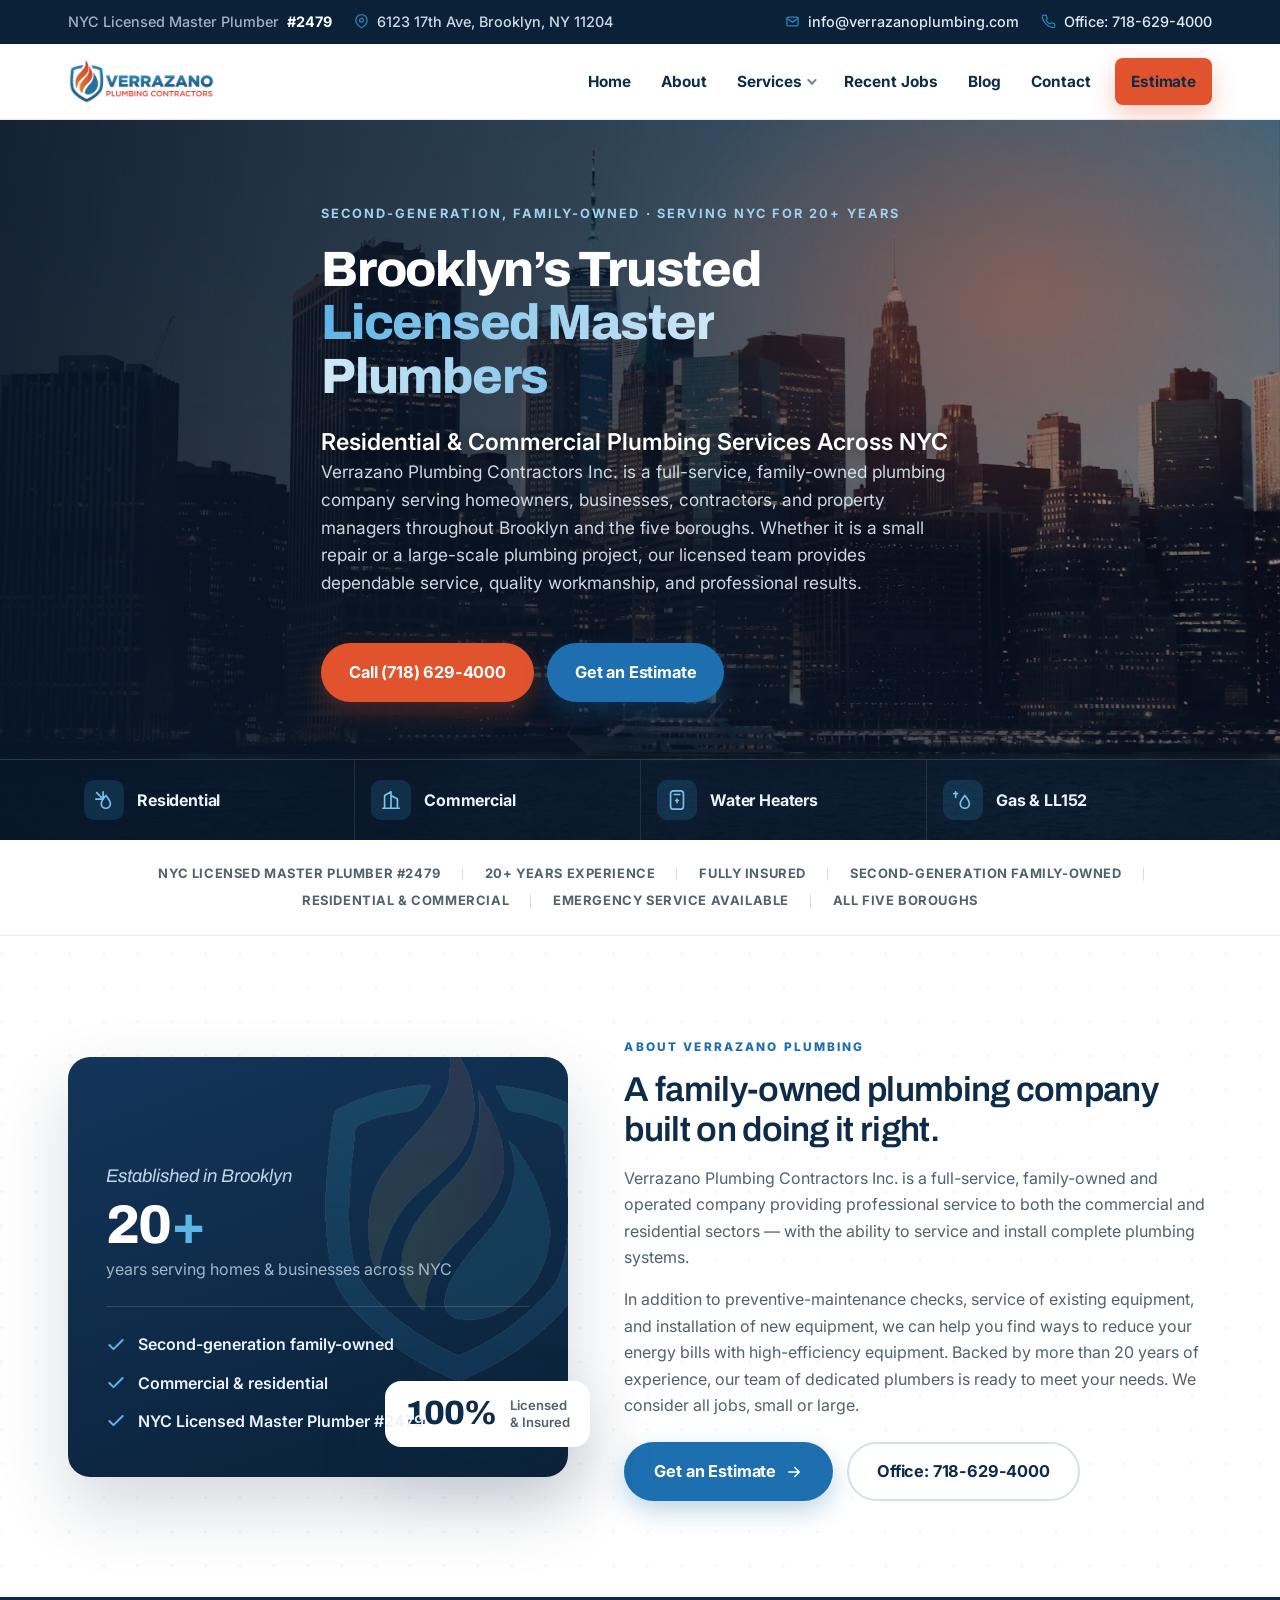
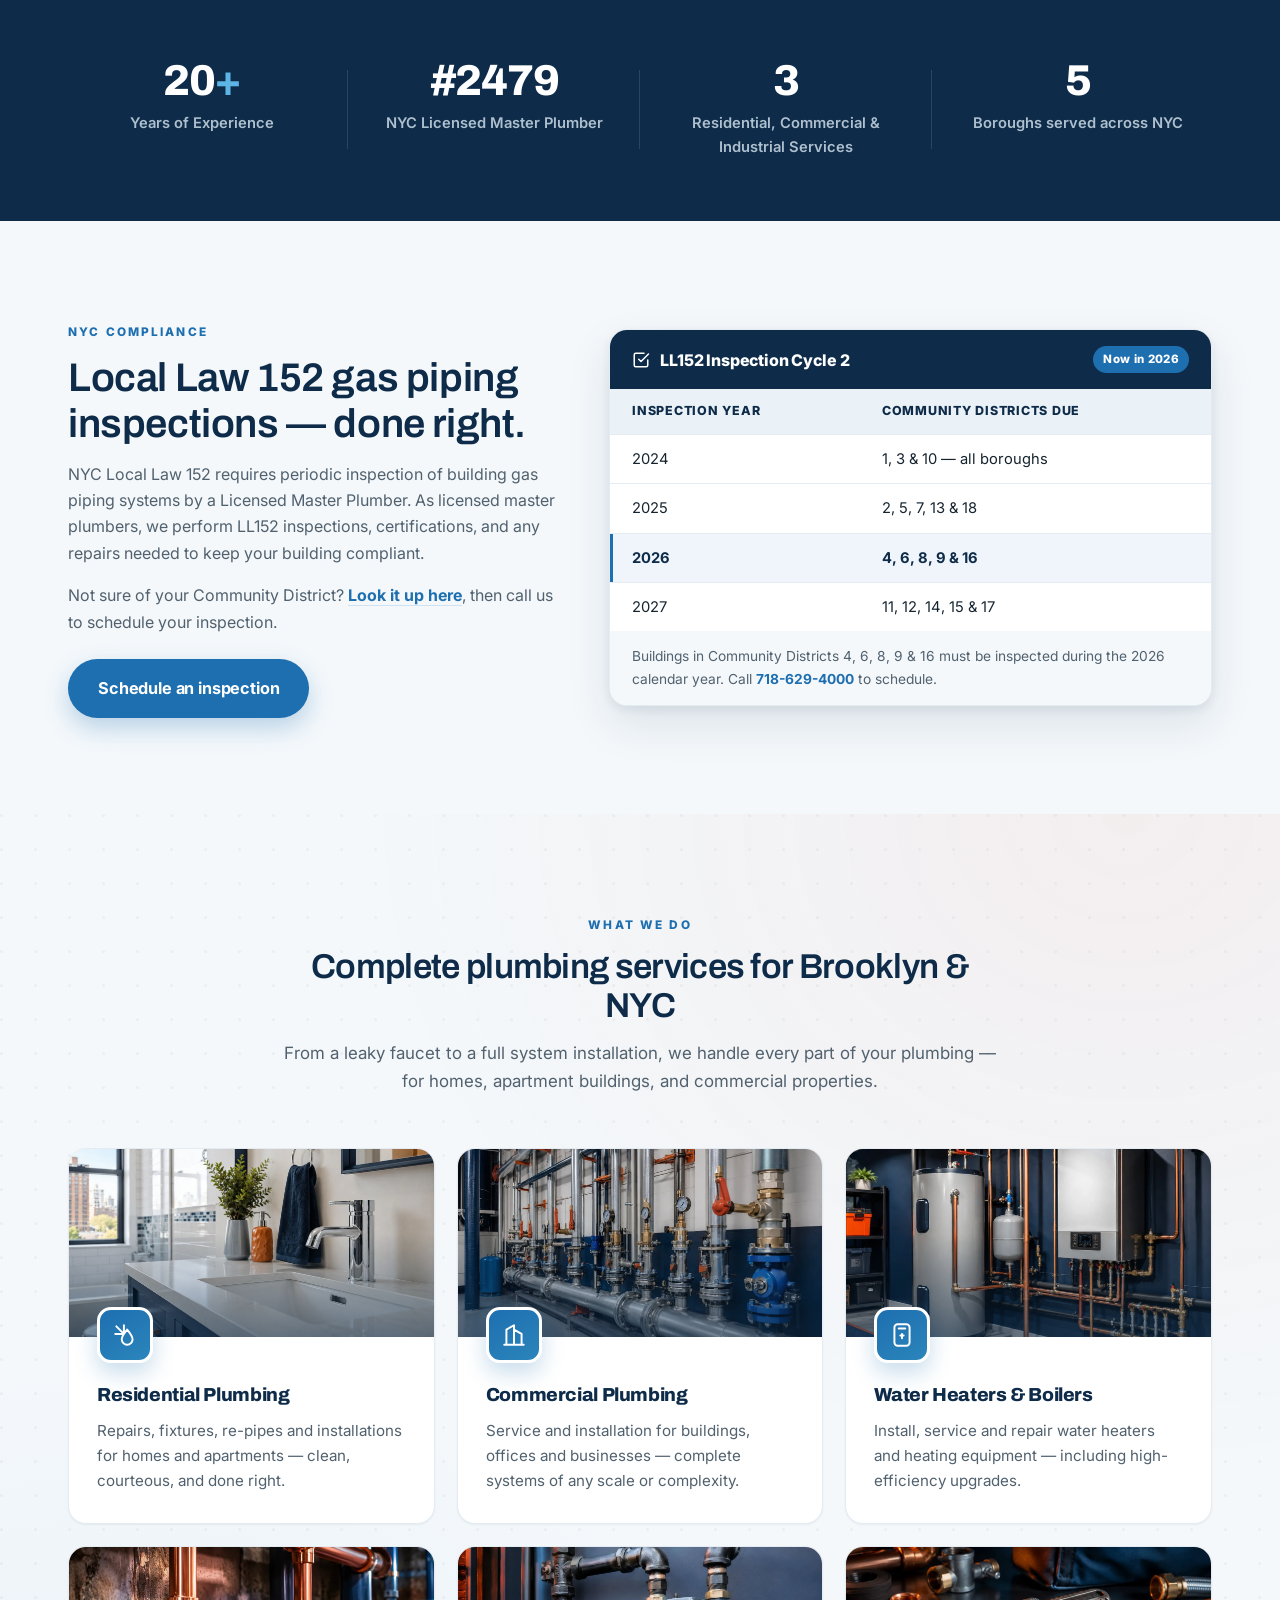
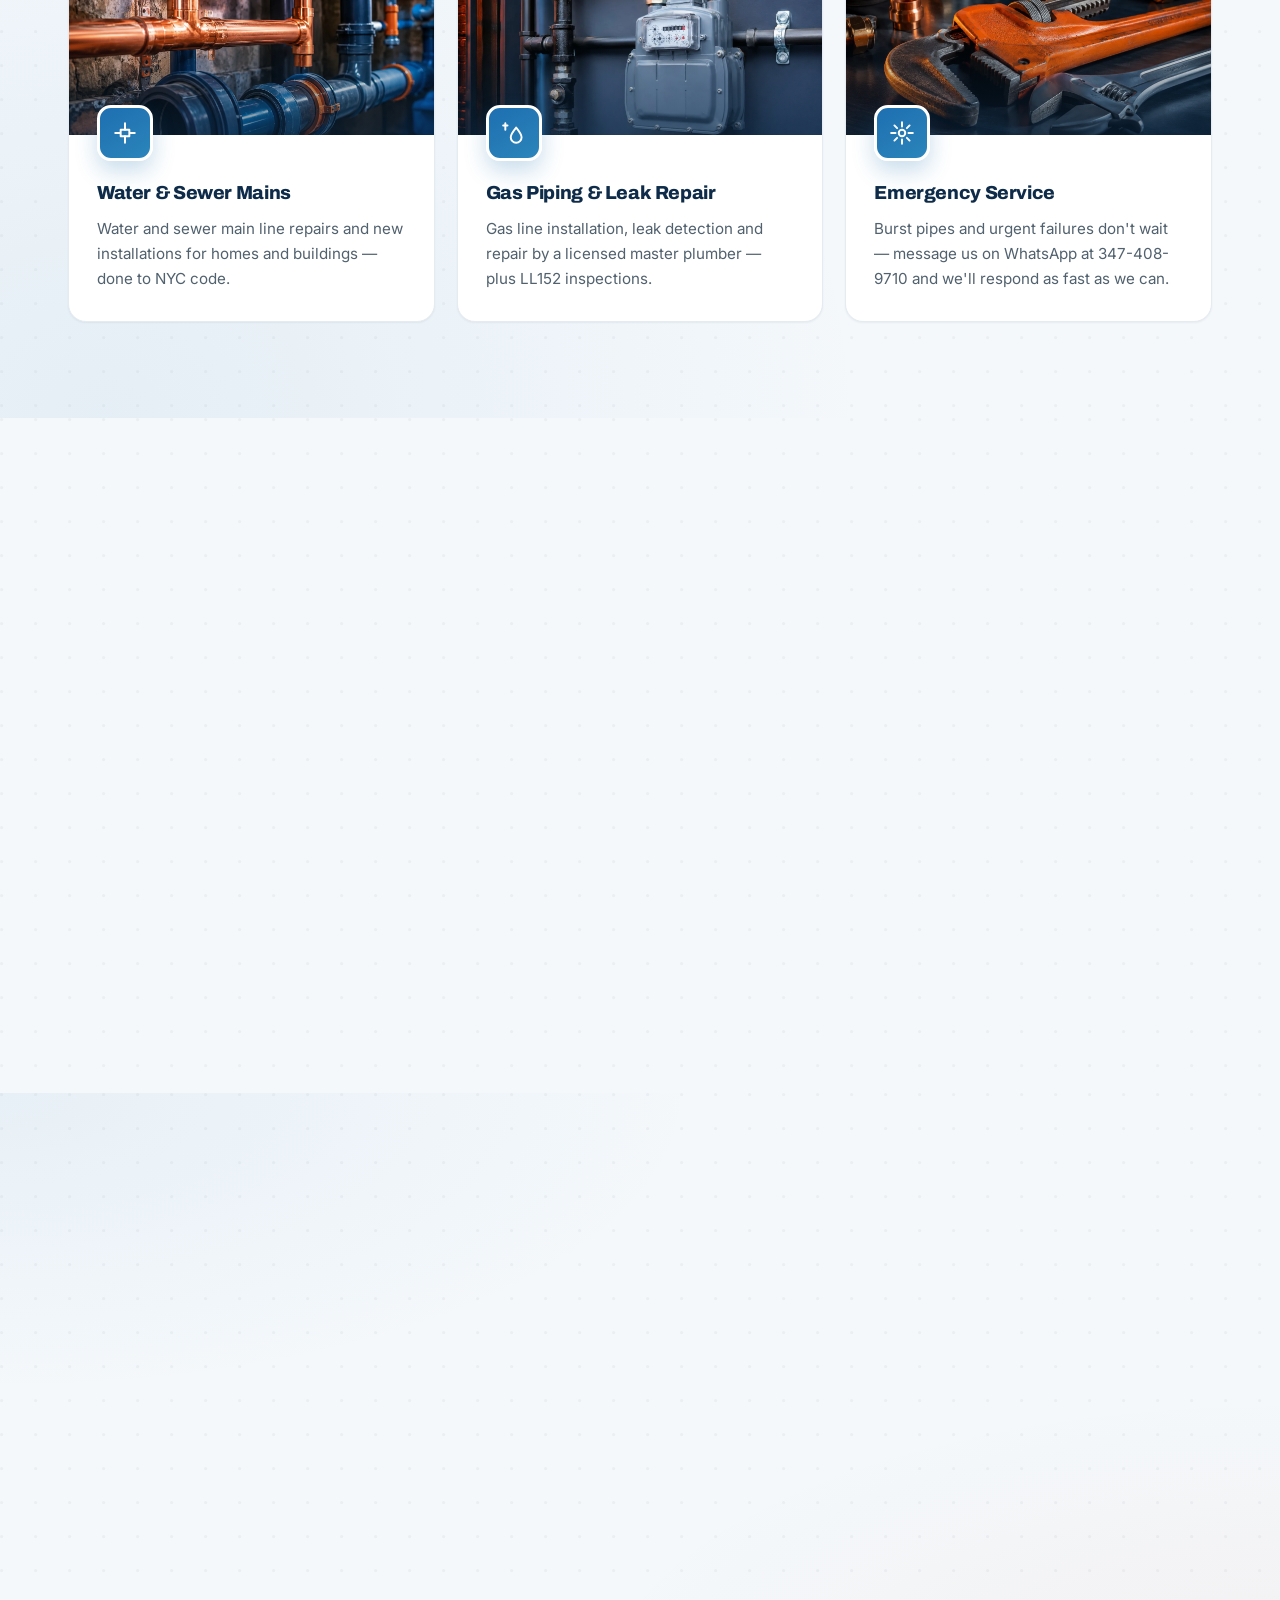
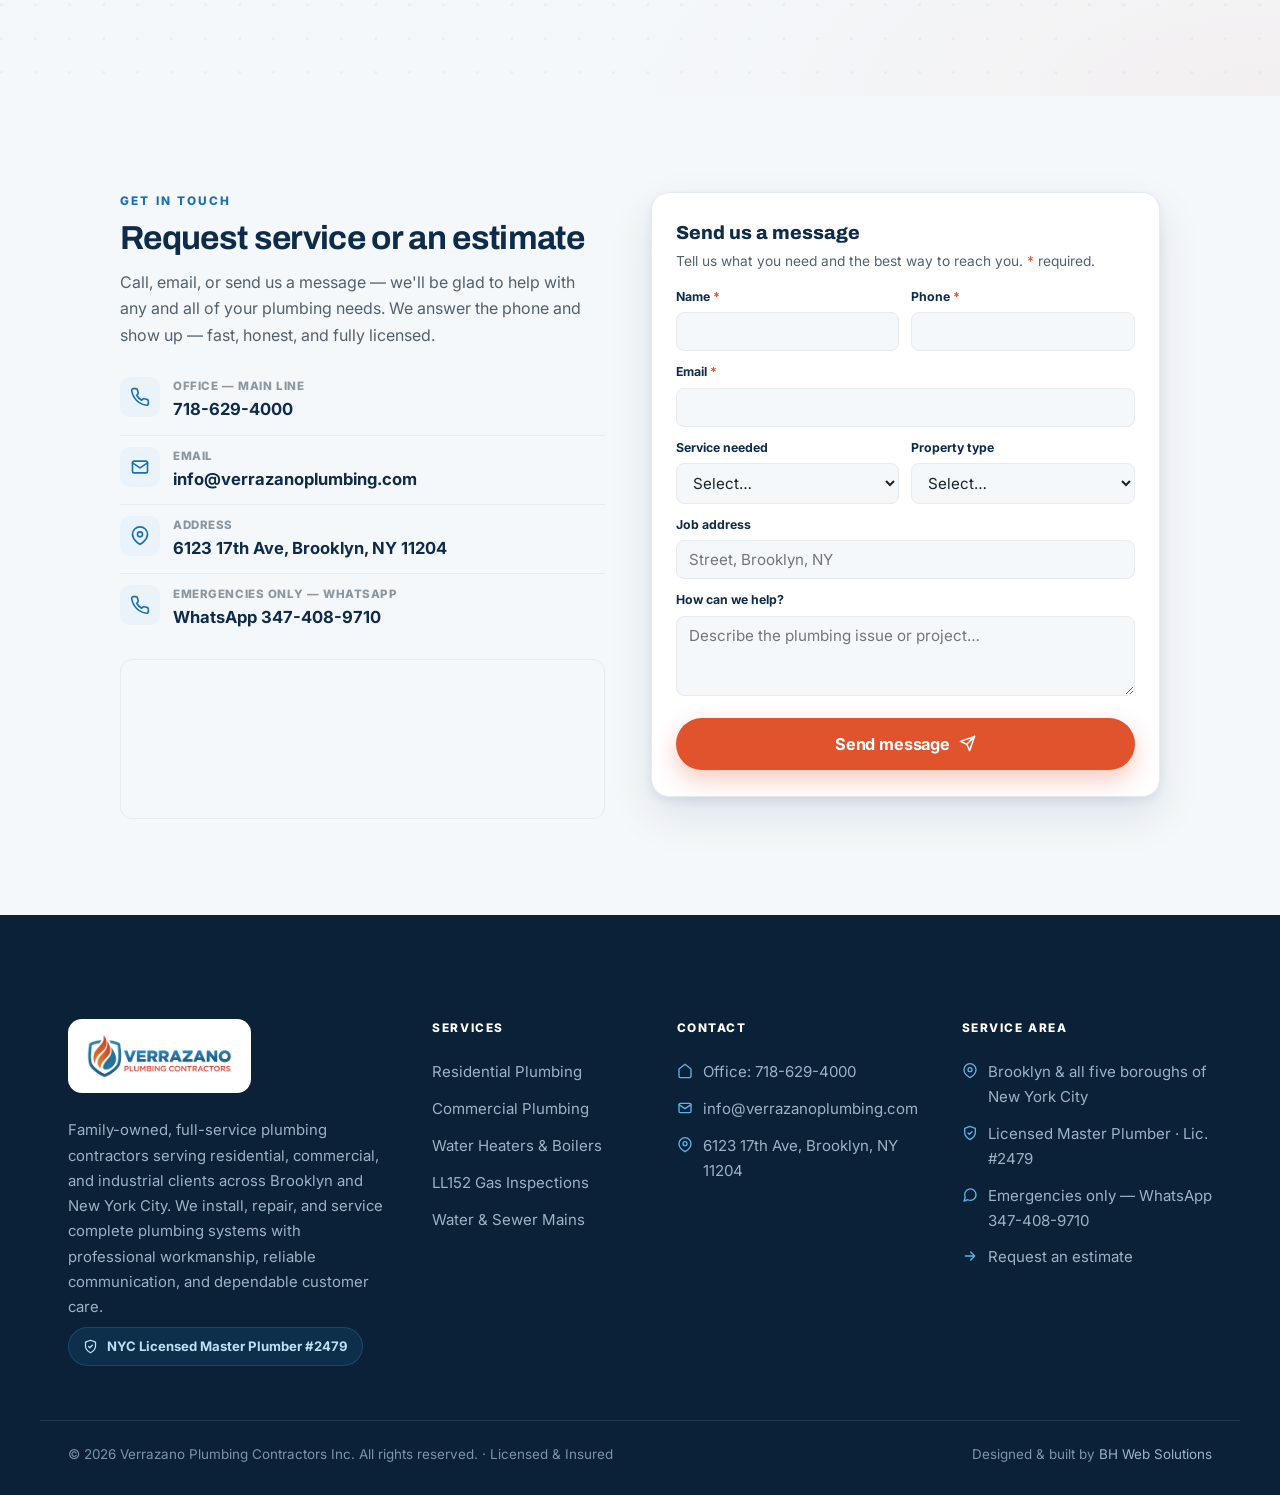
==== commit eacadb8d: "Verrazano: 718 as main number (347 = emergencies-only WhatsApp, moved to bottom), remove drain clean" ====
--- a/index.html
+++ b/index.html
@@ -50,7 +50,6 @@
           <a href="services.html#residential">Residential Plumbing</a>
           <a href="services.html#commercial">Commercial Plumbing</a>
           <a href="services.html#heating">Water Heaters &amp; Boilers</a>
-          <a href="services.html#drain">Drain Cleaning</a>
           <a href="services.html#gas">Gas Piping &amp; LL152</a>
           <a href="services.html#mains">Water &amp; Sewer Mains</a>
         </div>
@@ -58,7 +57,7 @@
       <li><a href="case-studies.html">Recent Jobs</a></li>
       <li><a href="blog.html">Blog</a></li>
       <li><a href="contact.html">Contact</a></li>
-      <li class="nav__cta"><a href="contact.html" class="btn btn--org btn--sm">Free Estimate</a></li>
+      <li class="nav__cta"><a href="contact.html" class="btn btn--org btn--sm">Estimate</a></li>
     </ul>
     <button class="burger" id="burger" aria-label="Open menu" aria-expanded="false"><span></span><span></span><span></span></button>
   </div>
@@ -82,7 +81,7 @@
     <h1>Brooklyn’s Trusted <span class="u">Licensed Master Plumbers</span></h1>
     <p class="hero__lead">Residential &amp; Commercial Plumbing Services Across NYC</p>
     <p class="hero__sub">Verrazano Plumbing Contractors Inc. is a full-service, family-owned plumbing company serving homeowners, businesses, contractors, and property managers throughout Brooklyn and the five boroughs. Whether it is a small repair or a large-scale plumbing project, our licensed team provides dependable service, quality workmanship, and professional results.</p>
-    <div class="hero__cta"><a class="btn btn--org" target="_blank" rel="noopener" href="https://wa.me/13474089710?text=Hi%20Verrazano%20Plumbing%2C%20I%20would%20like%20to%20request%20service%20or%20a%20free%20estimate.">Request a Free Estimate</a></div>
+    <div class="hero__cta"><a class="btn btn--org" href="tel:7186294000">Call (718) 629-4000</a> <a class="btn btn--blue" href="contact.html">Get an Estimate</a></div>
   </div>
   <div class="hero__tiles">
     <div class="in hero__tiles-row">
@@ -134,7 +133,7 @@
       <p>Verrazano Plumbing Contractors Inc. is a full-service, family-owned and operated company providing professional service to both the commercial and residential sectors — with the ability to service and install complete plumbing systems.</p>
       <p>In addition to preventive-maintenance checks, service of existing equipment, and installation of new equipment, we can help you find ways to reduce your energy bills with high-efficiency equipment. Backed by more than 20 years of experience, our team of dedicated plumbers is ready to meet your needs. We consider all jobs, small or large.</p>
       <div class="cta-row">
-        <a href="#contact" class="btn btn--blue">Get a Free Estimate <svg class="arr" width="18" height="18" viewBox="0 0 24 24" fill="none" stroke="currentColor" stroke-width="2" stroke-linecap="round" stroke-linejoin="round"><path d="M5 12h14M13 6l6 6-6 6"/></svg></a>
+        <a href="#contact" class="btn btn--blue">Get an Estimate <svg class="arr" width="18" height="18" viewBox="0 0 24 24" fill="none" stroke="currentColor" stroke-width="2" stroke-linecap="round" stroke-linejoin="round"><path d="M5 12h14M13 6l6 6-6 6"/></svg></a>
         <a href="tel:7186294000" class="btn btn--outline">Office: 718-629-4000</a>
       </div>
     </div>
@@ -195,7 +194,6 @@
       <div class="scard rv"><div class="scard__media"><img src="assets/img/bathroom.webp" alt="Residential plumbing in a Brooklyn home" loading="lazy"></div><div class="scard__body"><span class="ic"><svg width="26" height="26" viewBox="0 0 24 24" fill="none" stroke="currentColor" stroke-width="1.8" stroke-linecap="round" stroke-linejoin="round"><path d="M3 11h8V3M11 11 4 4M14 21a5 5 0 0 0 5-5c0-3-5-9-5-9s-5 6-5 9a5 5 0 0 0 5 5Z"/></svg></span><h3>Residential Plumbing</h3><p>Repairs, fixtures, re-pipes and installations for homes and apartments — clean, courteous, and done right.</p></div></div>
       <div class="scard rv"><div class="scard__media"><img src="assets/img/steelpipes.webp" alt="Commercial plumbing systems" loading="lazy"></div><div class="scard__body"><span class="ic"><svg width="26" height="26" viewBox="0 0 24 24" fill="none" stroke="currentColor" stroke-width="1.8" stroke-linecap="round" stroke-linejoin="round"><path d="M3 21h18M5 21V7l7-4v18M19 21V11l-7-4"/></svg></span><h3>Commercial Plumbing</h3><p>Service and installation for buildings, offices and businesses — complete systems of any scale or complexity.</p></div></div>
       <div class="scard rv"><div class="scard__media"><img src="assets/img/waterheater.webp" alt="Water heater and boiler installation" loading="lazy"></div><div class="scard__body"><span class="ic"><svg width="26" height="26" viewBox="0 0 24 24" fill="none" stroke="currentColor" stroke-width="1.8" stroke-linecap="round" stroke-linejoin="round"><rect x="5" y="2" width="14" height="20" rx="3"/><path d="M9 6h6M12 11v4M10.5 12.5h3"/></svg></span><h3>Water Heaters &amp; Boilers</h3><p>Install, service and repair water heaters and heating equipment — including high-efficiency upgrades.</p></div></div>
-      <div class="scard rv"><div class="scard__media"><img src="assets/img/washroom.webp" alt="Drain cleaning service" loading="lazy"></div><div class="scard__body"><span class="ic"><svg width="26" height="26" viewBox="0 0 24 24" fill="none" stroke="currentColor" stroke-width="1.8" stroke-linecap="round" stroke-linejoin="round"><path d="M4 4v6a4 4 0 0 0 4 4h6a4 4 0 0 1 4 4v2M14 10l4 4-4 4"/></svg></span><h3>Drain Cleaning</h3><p>Clogged drains and backups cleared fast, with camera inspection to find the real problem.</p></div></div>
       <div class="scard rv"><div class="scard__media"><img src="assets/img/copperpipes.webp" alt="Water and sewer main pipes" loading="lazy"></div><div class="scard__body"><span class="ic"><svg width="26" height="26" viewBox="0 0 24 24" fill="none" stroke="currentColor" stroke-width="1.8" stroke-linecap="round" stroke-linejoin="round"><path d="M3 12h5M16 12h5M8 9v6h8V9z"/><path d="M12 3v6M12 15v6"/></svg></span><h3>Water &amp; Sewer Mains</h3><p>Water and sewer main line repairs and new installations for homes and buildings — done to NYC code.</p></div></div>
       <div class="scard rv"><div class="scard__media"><img src="assets/img/pipefittings.webp" alt="Gas piping and leak repair" loading="lazy"></div><div class="scard__body"><span class="ic"><svg width="26" height="26" viewBox="0 0 24 24" fill="none" stroke="currentColor" stroke-width="1.8" stroke-linecap="round" stroke-linejoin="round"><path d="M14 21a5 5 0 0 0 5-5c0-3-5-9-5-9s-5 6-5 9a5 5 0 0 0 5 5Z"/><path d="M4 3v6M2 5h4"/></svg></span><h3>Gas Piping &amp; Leak Repair</h3><p>Gas line installation, leak detection and repair by a licensed master plumber — plus LL152 inspections.</p></div></div>
       <div class="scard rv alt"><div class="scard__media"><img src="assets/img/wrench.webp" alt="Emergency plumbing service" loading="lazy"></div><div class="scard__body"><span class="ic"><svg width="26" height="26" viewBox="0 0 24 24" fill="none" stroke="currentColor" stroke-width="1.8" stroke-linecap="round" stroke-linejoin="round"><path d="M12 2v4M12 18v4M2 12h4M18 12h4M5 5l2.5 2.5M16.5 16.5 19 19M19 5l-2.5 2.5M7.5 16.5 5 19"/><circle cx="12" cy="12" r="3"/></svg></span><h3>Emergency Service</h3><p>Burst pipes and urgent failures don't wait — message us on WhatsApp at 347-408-9710 and we'll respond as fast as we can.</p></div></div>
@@ -244,12 +242,12 @@
     <div class="hcontact__grid">
       <div class="hcontact__info rv">
         <span class="eyebrow">Get In Touch</span>
-        <h2>Request service or a free estimate</h2>
+        <h2>Request service or an estimate</h2>
         <p class="hcontact__lead">Call, email, or send us a message — we'll be glad to help with any and all of your plumbing needs. We answer the phone and show up — fast, honest, and fully licensed.</p>
-        <div class="hc-line"><span class="hc-ic"><svg width="20" height="20" viewBox="0 0 24 24" fill="none" stroke="currentColor" stroke-width="2" stroke-linecap="round" stroke-linejoin="round"><path d="M22 16.9v3a2 2 0 0 1-2.2 2 19.8 19.8 0 0 1-8.6-3.1 19.5 19.5 0 0 1-6-6A19.8 19.8 0 0 1 2 4.2 2 2 0 0 1 4 2h3a2 2 0 0 1 2 1.7c.1 1 .4 1.9.7 2.8a2 2 0 0 1-.4 2.1L8 9.9a16 16 0 0 0 6 6l1.3-1.3a2 2 0 0 1 2.1-.4c.9.3 1.8.6 2.8.7A2 2 0 0 1 22 16.9Z"/></svg></span><div><div class="hc-k">Service &amp; Emergencies</div><div class="hc-v"><a href="tel:3474089710">347-408-9710</a> · <a href="https://wa.me/13474089710?text=Hi%20Verrazano%20Plumbing%2C%20I%20have%20a%20plumbing%20emergency." target="_blank" rel="noopener">WhatsApp</a></div></div></div>
-        <div class="hc-line"><span class="hc-ic"><svg width="20" height="20" viewBox="0 0 24 24" fill="none" stroke="currentColor" stroke-width="2" stroke-linecap="round" stroke-linejoin="round"><path d="M3 9l9-7 9 7v11a2 2 0 0 1-2 2H5a2 2 0 0 1-2-2z"/><path d="M9 22V12h6v10"/></svg></span><div><div class="hc-k">Office</div><div class="hc-v"><a href="tel:7186294000">718-629-4000</a></div></div></div>
+        <div class="hc-line"><span class="hc-ic"><svg width="20" height="20" viewBox="0 0 24 24" fill="none" stroke="currentColor" stroke-width="2" stroke-linecap="round" stroke-linejoin="round"><path d="M22 16.9v3a2 2 0 0 1-2.2 2 19.8 19.8 0 0 1-8.6-3.1 19.5 19.5 0 0 1-6-6A19.8 19.8 0 0 1 2 4.2 2 2 0 0 1 4 2h3a2 2 0 0 1 2 1.7c.1 1 .4 1.9.7 2.8a2 2 0 0 1-.4 2.1L8 9.9a16 16 0 0 0 6 6l1.3-1.3a2 2 0 0 1 2.1-.4c.9.3 1.8.6 2.8.7A2 2 0 0 1 22 16.9Z"/></svg></span><div><div class="hc-k">Office — Main Line</div><div class="hc-v"><a href="tel:7186294000">718-629-4000</a></div></div></div>
         <div class="hc-line"><span class="hc-ic"><svg width="20" height="20" viewBox="0 0 24 24" fill="none" stroke="currentColor" stroke-width="2" stroke-linecap="round" stroke-linejoin="round"><rect x="3" y="5" width="18" height="14" rx="2"/><path d="m3 7 9 6 9-6"/></svg></span><div><div class="hc-k">Email</div><div class="hc-v"><a href="mailto:info@verrazanoplumbing.com">info@verrazanoplumbing.com</a></div></div></div>
         <div class="hc-line"><span class="hc-ic"><svg width="20" height="20" viewBox="0 0 24 24" fill="none" stroke="currentColor" stroke-width="2" stroke-linecap="round" stroke-linejoin="round"><path d="M21 10c0 7-9 12-9 12s-9-5-9-12a9 9 0 0 1 18 0Z"/><circle cx="12" cy="10" r="3"/></svg></span><div><div class="hc-k">Address</div><div class="hc-v">6123 17th Ave, Brooklyn, NY 11204</div></div></div>
+        <div class="hc-line"><span class="hc-ic"><svg width="20" height="20" viewBox="0 0 24 24" fill="none" stroke="currentColor" stroke-width="2" stroke-linecap="round" stroke-linejoin="round"><path d="M22 16.9v3a2 2 0 0 1-2.2 2 19.8 19.8 0 0 1-8.6-3.1 19.5 19.5 0 0 1-6-6A19.8 19.8 0 0 1 2 4.2 2 2 0 0 1 4 2h3a2 2 0 0 1 2 1.7c.1 1 .4 1.9.7 2.8a2 2 0 0 1-.4 2.1L8 9.9a16 16 0 0 0 6 6l1.3-1.3a2 2 0 0 1 2.1-.4c.9.3 1.8.6 2.8.7A2 2 0 0 1 22 16.9Z"/></svg></span><div><div class="hc-k">Emergencies only — WhatsApp</div><div class="hc-v"><a href="https://wa.me/13474089710?text=Hi%20Verrazano%20Plumbing%2C%20I%20have%20a%20plumbing%20emergency." target="_blank" rel="noopener">WhatsApp 347-408-9710</a></div></div></div>
         <div class="hc-map">
           <iframe loading="lazy" title="Verrazano Plumbing location" src="https://maps.google.com/maps?q=6123%2017th%20Ave%2C%20Brooklyn%2C%20NY%2011204&z=15&output=embed"></iframe>
         </div>
@@ -271,7 +269,6 @@
                 <option>Residential plumbing</option>
                 <option>Commercial plumbing</option>
                 <option>Water heater / heating</option>
-                <option>Drain Cleaning</option>
                 <option>Gas piping / LL152 inspection</option>
                 <option>Emergency service</option>
                 <option>Other</option>
@@ -291,7 +288,7 @@
         <div class="csuccess" id="cSuccess">
           <div class="ic"><svg width="32" height="32" viewBox="0 0 24 24" fill="none" stroke="currentColor" stroke-width="2.4" stroke-linecap="round" stroke-linejoin="round"><path d="M20 6 9 17l-5-5"/></svg></div>
           <h3>Thanks — we've got it!</h3>
-          <p>Your request has been sent — we'll get back to you as soon as possible, usually within hours. Need us now? Call <a href="tel:3474089710" style="color:var(--blue);font-weight:700">347-408-9710</a>.</p>
+          <p>Your request has been sent — we'll get back to you as soon as possible, usually within hours. Need us now? Call <a href="tel:7186294000" style="color:var(--blue);font-weight:700">(718) 629-4000</a>.</p>
         </div>
       </div>
     </div>
@@ -311,13 +308,11 @@
       <a class="fl" href="services.html#residential">Residential Plumbing</a>
       <a class="fl" href="services.html#commercial">Commercial Plumbing</a>
       <a class="fl" href="services.html#heating">Water Heaters &amp; Boilers</a>
-      <a class="fl" href="services.html#drain">Drain Cleaning</a>
       <a class="fl" href="services.html#gas">LL152 Gas Inspections</a>
       <a class="fl" href="services.html#mains">Water &amp; Sewer Mains</a>
     </div>
     <div>
       <h5>Contact</h5>
-      <a class="fl" href="tel:3474089710"><svg width="16" height="16" viewBox="0 0 24 24" fill="none" stroke="currentColor" stroke-width="2" stroke-linecap="round" stroke-linejoin="round"><path d="M22 16.9v3a2 2 0 0 1-2.2 2 19.8 19.8 0 0 1-8.6-3.1 19.5 19.5 0 0 1-6-6A19.8 19.8 0 0 1 2 4.2 2 2 0 0 1 4 2h3a2 2 0 0 1 2 1.7c.1 1 .4 1.9.7 2.8a2 2 0 0 1-.4 2.1L8 9.9a16 16 0 0 0 6 6l1.3-1.3a2 2 0 0 1 2.1-.4c.9.3 1.8.6 2.8.7A2 2 0 0 1 22 16.9Z"/></svg>Service: 347-408-9710</a>
       <a class="fl" href="tel:7186294000"><svg width="16" height="16" viewBox="0 0 24 24" fill="none" stroke="currentColor" stroke-width="2" stroke-linecap="round" stroke-linejoin="round"><path d="M3 9l9-7 9 7v11a2 2 0 0 1-2 2H5a2 2 0 0 1-2-2z"/></svg>Office: 718-629-4000</a>
       <a class="fl" href="mailto:info@verrazanoplumbing.com"><svg width="16" height="16" viewBox="0 0 24 24" fill="none" stroke="currentColor" stroke-width="2" stroke-linecap="round" stroke-linejoin="round"><rect x="3" y="5" width="18" height="14" rx="2"/><path d="m3 7 9 6 9-6"/></svg>info@verrazanoplumbing.com</a>
       <span class="fl"><svg width="16" height="16" viewBox="0 0 24 24" fill="none" stroke="currentColor" stroke-width="2" stroke-linecap="round" stroke-linejoin="round"><path d="M21 10c0 7-9 12-9 12s-9-5-9-12a9 9 0 0 1 18 0Z"/><circle cx="12" cy="10" r="3"/></svg>6123 17th Ave, Brooklyn, NY 11204</span>
@@ -326,8 +321,8 @@
       <h5>Service Area</h5>
       <span class="fl"><svg width="16" height="16" viewBox="0 0 24 24" fill="none" stroke="currentColor" stroke-width="2" stroke-linecap="round" stroke-linejoin="round"><path d="M21 10c0 7-9 12-9 12s-9-5-9-12a9 9 0 0 1 18 0Z"/><circle cx="12" cy="10" r="3"/></svg>Brooklyn &amp; all five boroughs of New York City</span>
       <span class="fl"><svg width="16" height="16" viewBox="0 0 24 24" fill="none" stroke="currentColor" stroke-width="2" stroke-linecap="round" stroke-linejoin="round"><path d="M12 2 4 5v6c0 5 3.4 8.5 8 11 4.6-2.5 8-6 8-11V5l-8-3Z"/><path d="m9 12 2 2 4-4"/></svg>Licensed Master Plumber · Lic. #2479</span>
-      <a class="fl" href="https://wa.me/13474089710?text=Hi%20Verrazano%20Plumbing%2C%20I%20have%20a%20plumbing%20emergency." target="_blank" rel="noopener"><svg width="16" height="16" viewBox="0 0 24 24" fill="none" stroke="currentColor" stroke-width="2" stroke-linecap="round" stroke-linejoin="round"><path d="M21 11.5a8.4 8.4 0 0 1-12.1 7.6L3 21l1.9-5.8A8.5 8.5 0 1 1 21 11.5Z"/></svg>Emergencies — WhatsApp 347-408-9710</a>
-      <a class="fl" href="contact.html"><svg width="16" height="16" viewBox="0 0 24 24" fill="none" stroke="currentColor" stroke-width="2" stroke-linecap="round" stroke-linejoin="round"><path d="M5 12h14M13 6l6 6-6 6"/></svg>Request a free estimate</a>
+      <a class="fl" href="https://wa.me/13474089710?text=Hi%20Verrazano%20Plumbing%2C%20I%20have%20a%20plumbing%20emergency." target="_blank" rel="noopener"><svg width="16" height="16" viewBox="0 0 24 24" fill="none" stroke="currentColor" stroke-width="2" stroke-linecap="round" stroke-linejoin="round"><path d="M21 11.5a8.4 8.4 0 0 1-12.1 7.6L3 21l1.9-5.8A8.5 8.5 0 1 1 21 11.5Z"/></svg>Emergencies only — WhatsApp 347-408-9710</a>
+      <a class="fl" href="contact.html"><svg width="16" height="16" viewBox="0 0 24 24" fill="none" stroke="currentColor" stroke-width="2" stroke-linecap="round" stroke-linejoin="round"><path d="M5 12h14M13 6l6 6-6 6"/></svg>Request an estimate</a>
     </div>
   </div>
   <div class="foot__bottom">
